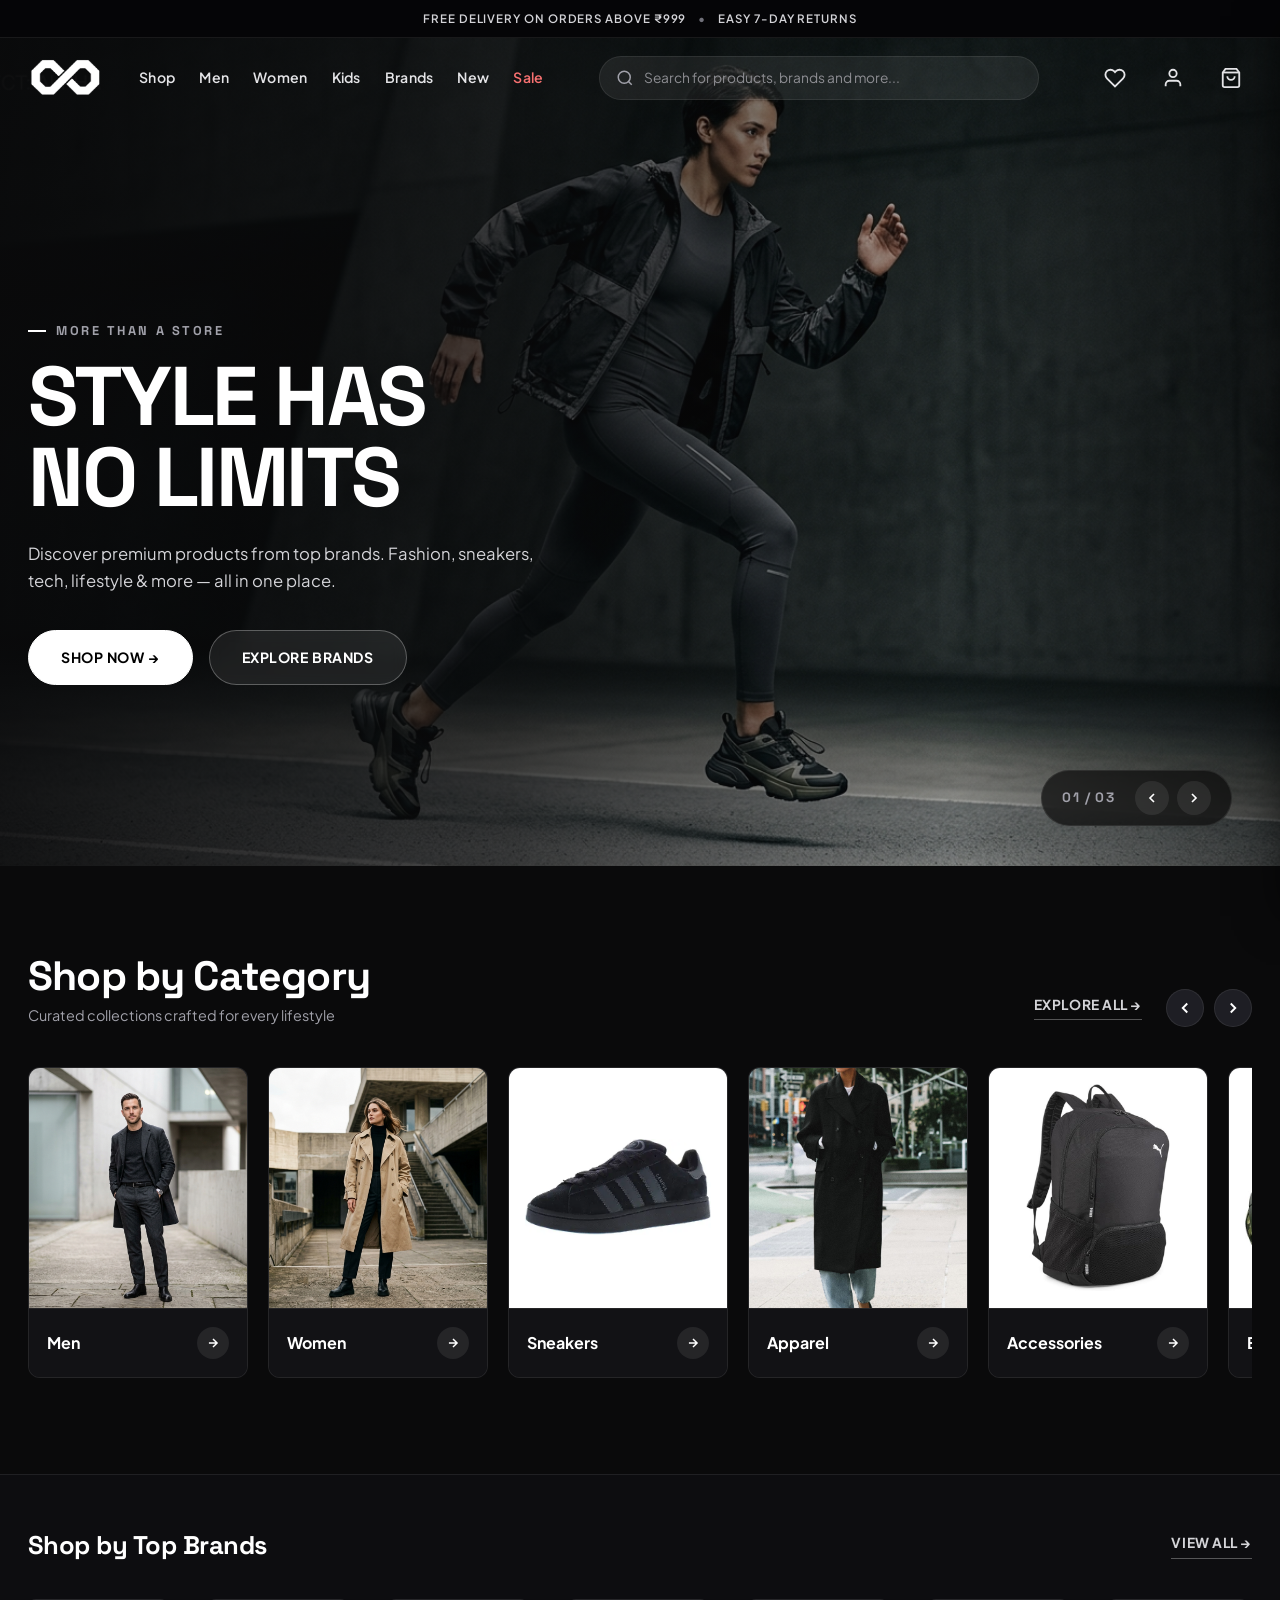
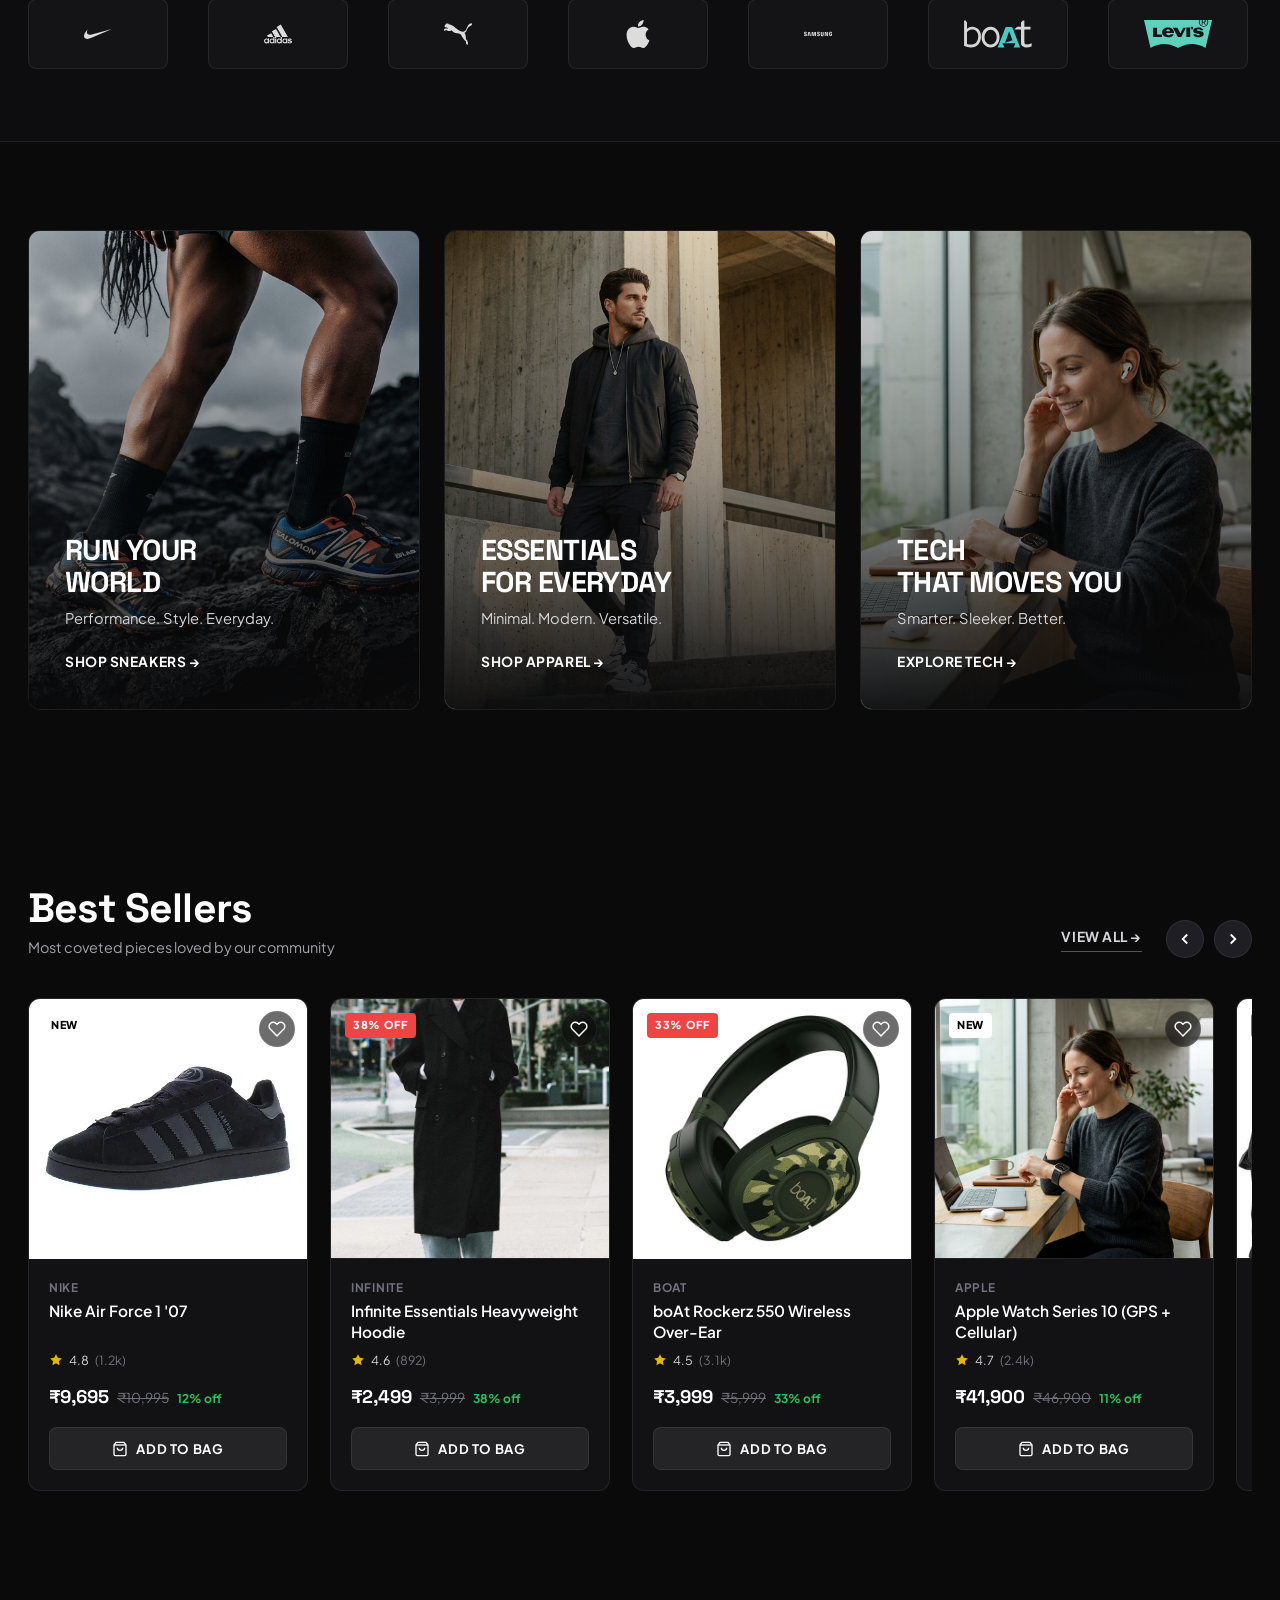
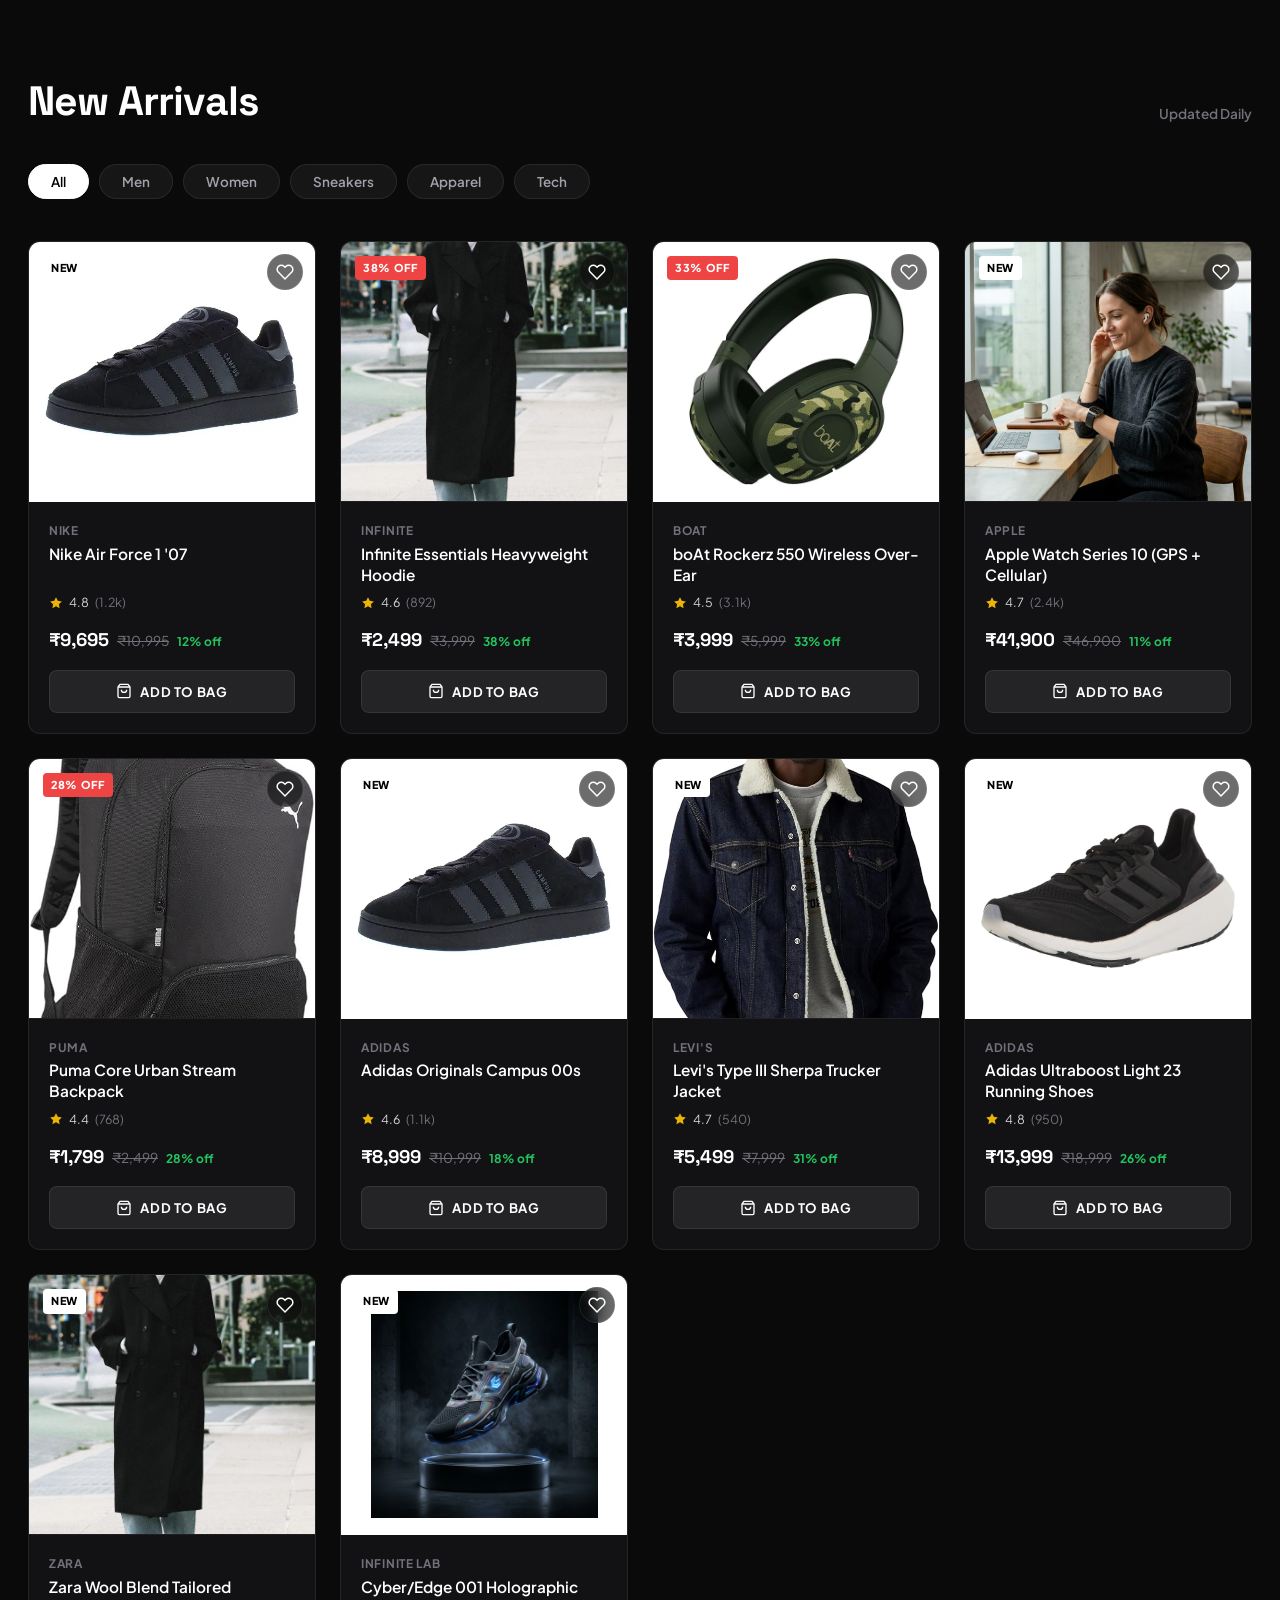
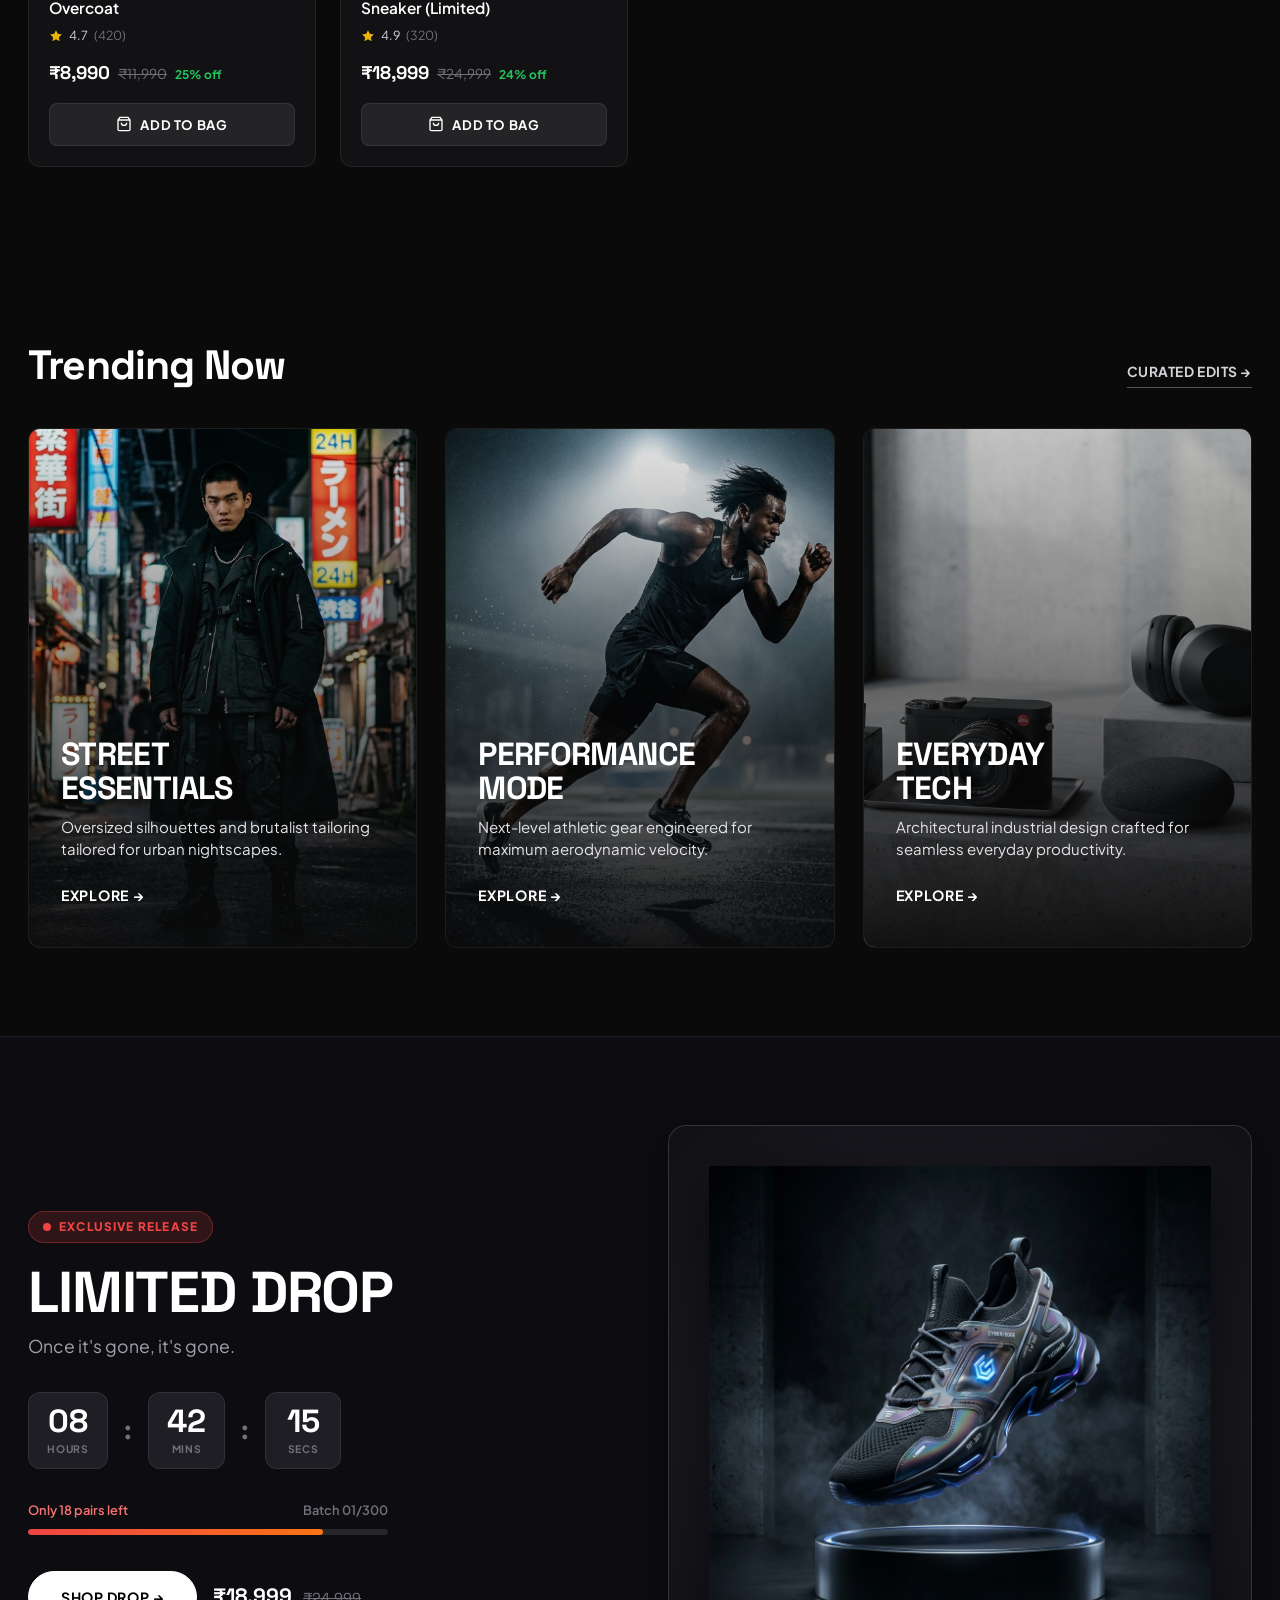
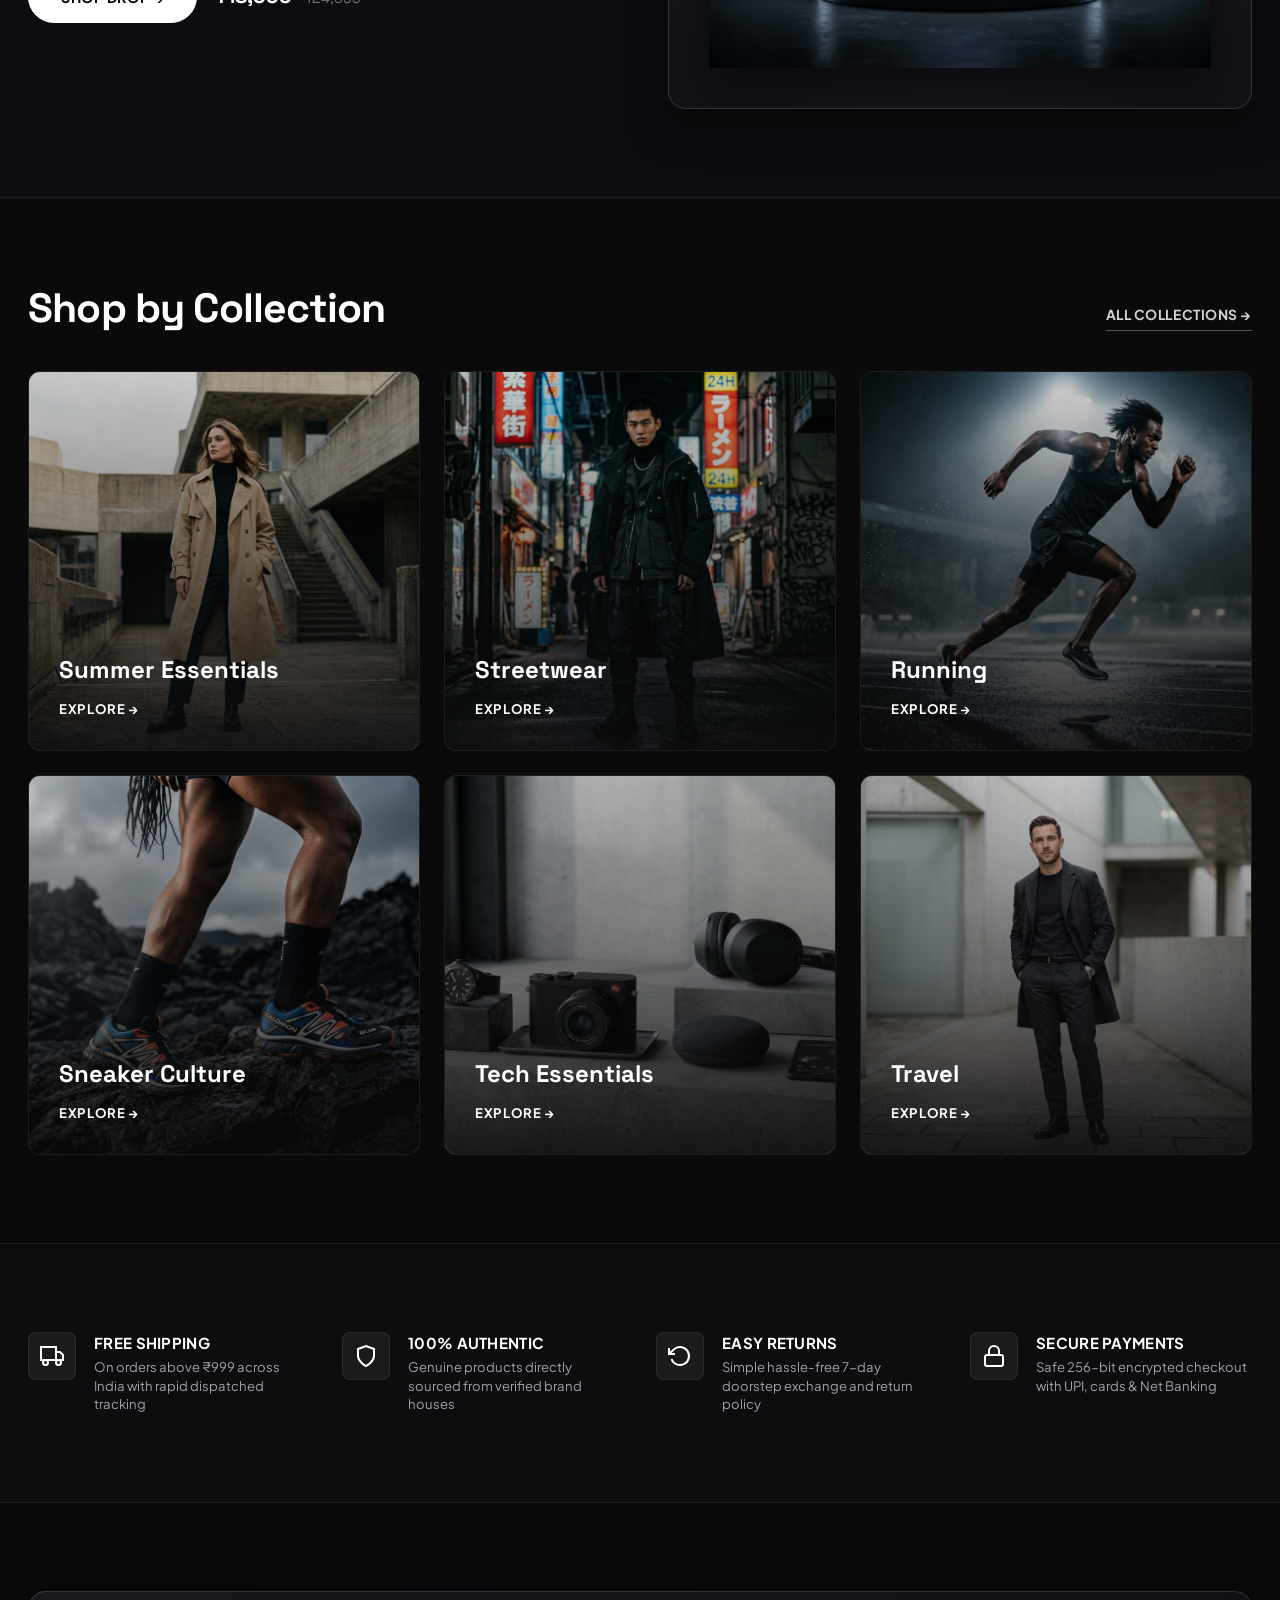
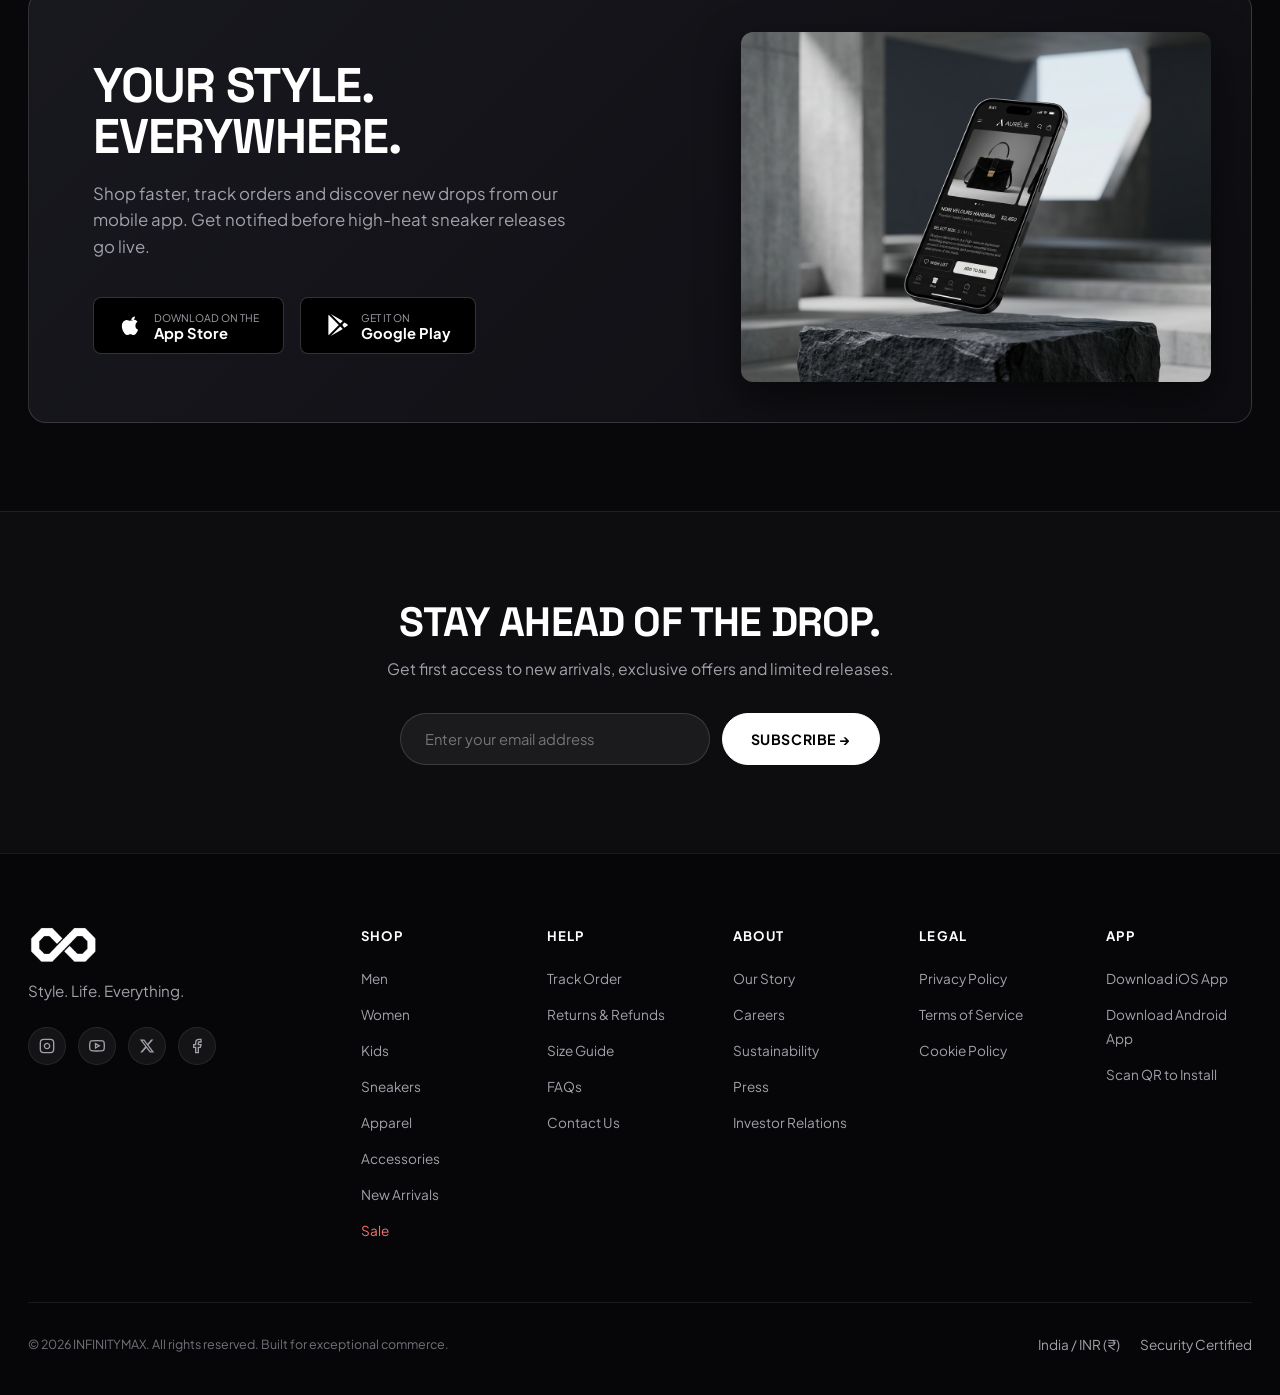
==== index.html @ f2f3ac10 "Move project files to root directory and organize project structure" ====
<!DOCTYPE html>
<html lang="en">
<head>
  <meta charset="UTF-8">
  <meta name="viewport" content="width=device-width, initial-scale=1.0">
  <title>INFINITYMAX — Style Has No Limits | Premium Multi-Brand Marketplace</title>
  <meta name="description" content="Discover premium footwear, designer apparel, wearable tech, and curated lifestyle drops from Nike, Adidas, Apple, Puma, and more at INFINITYMAX.">

  <!-- Favicon / Brand Identity -->
  <link rel="icon" type="image/png" href="assets/logo/logo.png">

  <!-- Google Fonts Preconnect & Inter / Plus Jakarta Sans / Space Grotesk -->
  <link rel="preconnect" href="https://fonts.googleapis.com">
  <link rel="preconnect" href="https://fonts.gstatic.com" crossorigin>
  <link href="https://fonts.googleapis.com/css2?family=Plus+Jakarta+Sans:ital,wght@0,300;0,400;0,500;0,600;0,700;0,800;1,400&family=Space+Grotesk:wght@500;700&display=swap" rel="stylesheet">

  <!-- Production Stylesheet -->
  <link rel="stylesheet" href="css/style.css">
</head>
<body>

  <!-- ======================================================================
       1. ANNOUNCEMENT BAR
       ====================================================================== -->
  <aside class="announcement-bar" role="complementary" aria-label="Announcement">
    <span>FREE DELIVERY ON ORDERS ABOVE ₹999</span>
    <span class="announcement-bullet">•</span>
    <span>EASY 7-DAY RETURNS</span>
  </aside>

  <!-- ======================================================================
       2. STICKY HEADER & NAVIGATION
       ====================================================================== -->
  <header class="site-header" id="siteHeader" role="banner">
    <div class="container header-inner">
      
      <!-- Left: Brand Logo & Desktop Navigation -->
      <div class="header-left">
        <a href="index.html" class="brand-logo" aria-label="INFINITYMAX Home">
          <img src="assets/logo/logo.png" alt="INFINITYMAX Logo">
        </a>

        <nav class="main-nav" role="navigation" aria-label="Primary Navigation">
          <a href="#categories" class="nav-link">Shop</a>
          <a href="#newarrivals" class="nav-link">Men</a>
          <a href="#newarrivals" class="nav-link">Women</a>
          <a href="#categories" class="nav-link">Kids</a>
          <a href="#brands" class="nav-link">Brands</a>
          <a href="#newarrivals" class="nav-link">New</a>
          <a href="#limiteddrop" class="nav-link sale-link">Sale</a>
        </nav>
      </div>

      <!-- Center: Search Input with Auto-Suggestions -->
      <div class="header-search">
        <div class="search-input-wrap">
          <svg class="search-icon" viewBox="0 0 24 24" fill="none" stroke="currentColor" stroke-width="2">
            <circle cx="11" cy="11" r="8"/>
            <line x1="21" y1="21" x2="16.65" y2="16.65"/>
          </svg>
          <input 
            type="text" 
            id="headerSearchInput" 
            class="search-input" 
            placeholder="Search for products, brands and more..." 
            autocomplete="off"
            aria-label="Search catalog"
          >
          <button class="search-clear-btn" id="searchClearBtn" aria-label="Clear search">✕</button>
        </div>

        <!-- Search Dropdown Box -->
        <div class="search-dropdown" id="searchDropdown">
          <div id="searchResultsWrap">
            <div class="search-dropdown-section">
              <div class="dropdown-section-title">Trending Searches</div>
              <div class="search-tags">
                <button class="search-tag">Nike Air Force</button>
                <button class="search-tag">Adidas Campus</button>
                <button class="search-tag">Heavyweight Hoodie</button>
                <button class="search-tag">Apple Watch</button>
                <button class="search-tag">Overcoat</button>
              </div>
            </div>
            <div class="search-dropdown-section">
              <div class="dropdown-section-title">Popular Brands</div>
              <div class="search-tags">
                <button class="search-tag">Nike</button>
                <button class="search-tag">Adidas</button>
                <button class="search-tag">Apple</button>
                <button class="search-tag">Zara</button>
                <button class="search-tag">Puma</button>
              </div>
            </div>
          </div>
        </div>
      </div>

      <!-- Right: User Actions (Wishlist, Account, Cart) -->
      <div class="header-actions">
        <!-- Wishlist -->
        <a href="wishlist.html" class="header-action-btn" id="wishlistHeaderBtn" aria-label="View Wishlist">
          <svg viewBox="0 0 24 24" fill="none" stroke="currentColor" stroke-width="2">
            <path d="M20.84 4.61a5.5 5.5 0 0 0-7.78 0L12 5.67l-1.06-1.06a5.5 5.5 0 0 0-7.78 7.78l1.06 1.06L12 21.23l7.78-7.78 1.06-1.06a5.5 5.5 0 0 0 0-7.78z"/>
          </svg>
          <span class="badge-count wishlist-count-badge" style="display: none;">0</span>
        </a>

        <!-- Account -->
        <a href="account.html" class="header-action-btn" id="accountHeaderBtn" aria-label="User Account">
          <svg viewBox="0 0 24 24" fill="none" stroke="currentColor" stroke-width="2">
            <path d="M20 21v-2a4 4 0 0 0-4-4H8a4 4 0 0 0-4 4v2"/>
            <circle cx="12" cy="7" r="4"/>
          </svg>
        </a>

        <!-- Cart Bag -->
        <button class="header-action-btn open-cart-btn" id="cartHeaderBtn" aria-label="View Shopping Bag">
          <svg viewBox="0 0 24 24" fill="none" stroke="currentColor" stroke-width="2">
            <path d="M6 2L3 6v14a2 2 0 0 0 2 2h14a2 2 0 0 0 2-2V6l-3-4z"/>
            <line x1="3" y1="6" x2="21" y2="6"/>
            <path d="M16 10a4 4 0 0 1-8 0"/>
          </svg>
          <span class="badge-count cart-count-badge" style="display: none;">0</span>
        </button>

        <!-- Mobile Menu Hamburger Trigger -->
        <button class="header-action-btn mobile-menu-btn" id="mobileMenuBtn" aria-label="Open Navigation Menu">
          <svg viewBox="0 0 24 24" fill="none" stroke="currentColor" stroke-width="2">
            <line x1="3" y1="12" x2="21" y2="12"/>
            <line x1="3" y1="6" x2="21" y2="6"/>
            <line x1="3" y1="18" x2="21" y2="18"/>
          </svg>
        </button>
      </div>

    </div>
  </header>

  <!-- ======================================================================
       MOBILE NAVIGATION DRAWER
       ====================================================================== -->
  <div class="mobile-nav-backdrop" id="mobileNavBackdrop"></div>
  <nav class="mobile-nav-drawer" id="mobileNavDrawer" aria-label="Mobile Navigation">
    <div class="mobile-nav-header">
      <img src="assets/logo/logo.png" alt="INFINITYMAX" style="height: 32px;">
      <button class="modal-close-btn" id="mobileNavClose" aria-label="Close Mobile Menu" style="position: static;">
        <svg viewBox="0 0 24 24" fill="none" stroke="currentColor" stroke-width="2.5">
          <line x1="18" y1="6" x2="6" y2="18"/>
          <line x1="6" y1="6" x2="18" y2="18"/>
        </svg>
      </button>
    </div>

    <div class="mobile-nav-list">
      <a href="#categories" class="mobile-nav-link">Shop <span>→</span></a>
      <a href="#newarrivals" class="mobile-nav-link">Men <span>→</span></a>
      <a href="#newarrivals" class="mobile-nav-link">Women <span>→</span></a>
      <a href="#categories" class="mobile-nav-link">Kids <span>→</span></a>
      <a href="#brands" class="mobile-nav-link">Brands <span>→</span></a>
      <a href="#newarrivals" class="mobile-nav-link">New Arrivals <span>→</span></a>
      <a href="#limiteddrop" class="mobile-nav-link" style="color: #f87171;">Sale <span>→</span></a>
    </div>

    <div class="mobile-nav-footer">
      <button class="mobile-nav-account-btn open-cart-btn">
        <svg viewBox="0 0 24 24" width="20" height="20" fill="none" stroke="currentColor" stroke-width="2">
          <path d="M6 2L3 6v14a2 2 0 0 0 2 2h14a2 2 0 0 0 2-2V6l-3-4z"/>
          <line x1="3" y1="6" x2="21" y2="6"/>
          <path d="M16 10a4 4 0 0 1-8 0"/>
        </svg>
        <span>Shopping Bag (<span class="cart-count-badge">0</span>)</span>
      </button>
    </div>
  </nav>

  <!-- ======================================================================
       MAIN CONTENT CONTAINER
       ====================================================================== -->
  <main id="mainContent">

    <!-- ====================================================================
         3. HERO SECTION (Cinematic Carousel)
         ==================================================================== -->
    <section class="hero-section" aria-label="Campaign Highlights">
      <!-- Background Slider Track -->
      <div class="hero-slider" id="heroSliderTrack"></div>

      <!-- Dynamic Hero Content -->
      <div class="container" style="position: relative; z-index: 10; width: 100%;">
        <div class="hero-content" id="heroContent">
          <!-- Populated by JavaScript -->
        </div>
      </div>

      <!-- Carousel Navigation Controls -->
      <div class="hero-controls" aria-label="Hero Carousel Controls">
        <span class="hero-counter" id="heroCounter">01 / 03</span>
        <div class="hero-nav-btns">
          <button class="hero-ctrl-btn" id="heroPrevBtn" aria-label="Previous Slide">
            <svg viewBox="0 0 24 24" fill="none" stroke="currentColor" stroke-width="2.5">
              <path d="M15 18l-6-6 6-6"/>
            </svg>
          </button>
          <button class="hero-ctrl-btn" id="heroNextBtn" aria-label="Next Slide">
            <svg viewBox="0 0 24 24" fill="none" stroke="currentColor" stroke-width="2.5">
              <path d="M9 18l6-6-6-6"/>
            </svg>
          </button>
        </div>
      </div>
    </section>

    <!-- ====================================================================
         4. SHOP BY CATEGORY
         ==================================================================== -->
    <section class="section-pad" id="categories" aria-labelledby="catHeading">
      <div class="container">
        <div class="section-header">
          <div>
            <h2 class="section-title" id="catHeading">Shop by Category</h2>
            <p style="font-size: 0.9rem; color: var(--text-secondary); margin-top: 6px;">Curated collections crafted for every lifestyle</p>
          </div>
          <div style="display: flex; align-items: center; gap: 24px;">
            <a href="#newarrivals" class="section-view-all">Explore All →</a>
            <div class="carousel-nav-arrows">
              <button class="carousel-arrow" id="categoryPrevBtn" aria-label="Previous categories">
                <svg viewBox="0 0 24 24" fill="none" stroke="currentColor" stroke-width="2.5"><path d="M15 18l-6-6 6-6"/></svg>
              </button>
              <button class="carousel-arrow" id="categoryNextBtn" aria-label="Next categories">
                <svg viewBox="0 0 24 24" fill="none" stroke="currentColor" stroke-width="2.5"><path d="M9 18l6-6-6-6"/></svg>
              </button>
            </div>
          </div>
        </div>

        <div class="category-carousel-wrap">
          <div class="category-track" id="categoryTrack" role="region" aria-label="Category Carousel">
            <!-- Dynamically populated -->
          </div>
        </div>
      </div>
    </section>

    <!-- ====================================================================
         5. TOP BRANDS
         ==================================================================== -->
    <section class="brands-section section-pad-sm" id="brands" aria-labelledby="brandsHeading">
      <div class="container">
        <div class="section-header" style="margin-bottom: 24px;">
          <h2 class="section-title" id="brandsHeading" style="font-size: 1.6rem;">Shop by Top Brands</h2>
          <a href="#bestsellers" class="section-view-all">View All →</a>
        </div>

        <div class="brands-carousel-container">
          <div class="brands-track" id="brandsTrack">
            <!-- Dynamically populated from SVG brand files -->
          </div>
        </div>
      </div>
    </section>

    <!-- ====================================================================
         6. PROMOTIONAL CAMPAIGNS (3-Column Editorial Grid)
         ==================================================================== -->
    <section class="section-pad" id="campaigns" aria-label="Featured Promotional Campaigns">
      <div class="container">
        <div class="campaigns-grid">
          
          <!-- Card 1 -->
          <article class="campaign-card">
            <img src="assets/banners/campaign_sneakers_editorial_1789480901823.jpg" class="campaign-bg-img" alt="Run Your World Trail Running Sneakers" loading="lazy">
            <div class="campaign-overlay"></div>
            <div class="campaign-content">
              <h3 class="campaign-title">RUN YOUR<br>WORLD</h3>
              <p class="campaign-desc">Performance. Style. Everyday.</p>
              <a href="#newarrivals" class="campaign-link">Shop Sneakers →</a>
            </div>
          </article>

          <!-- Card 2 -->
          <article class="campaign-card">
            <img src="assets/banners/campaign_apparel_editorial_1789480944172.jpg" class="campaign-bg-img" alt="Essentials For Everyday Minimal Streetwear" loading="lazy">
            <div class="campaign-overlay"></div>
            <div class="campaign-content">
              <h3 class="campaign-title">ESSENTIALS<br>FOR EVERYDAY</h3>
              <p class="campaign-desc">Minimal. Modern. Versatile.</p>
              <a href="#newarrivals" class="campaign-link">Shop Apparel →</a>
            </div>
          </article>

          <!-- Card 3 -->
          <article class="campaign-card">
            <img src="assets/banners/campaign_tech_editorial_1789480985992.jpg" class="campaign-bg-img" alt="Tech That Moves You Smart Devices" loading="lazy">
            <div class="campaign-overlay"></div>
            <div class="campaign-content">
              <h3 class="campaign-title">TECH<br>THAT MOVES YOU</h3>
              <p class="campaign-desc">Smarter. Sleeker. Better.</p>
              <a href="#bestsellers" class="campaign-link">Explore Tech →</a>
            </div>
          </article>

        </div>
      </div>
    </section>

    <!-- ====================================================================
         7. BEST SELLERS CAROUSEL
         ==================================================================== -->
    <section class="section-pad" id="bestsellers" aria-labelledby="bestSellersHeading">
      <div class="container">
        <div class="section-header">
          <div>
            <h2 class="section-title" id="bestSellersHeading">Best Sellers</h2>
            <p style="font-size: 0.9rem; color: var(--text-secondary); margin-top: 6px;">Most coveted pieces loved by our community</p>
          </div>
          <div style="display: flex; align-items: center; gap: 24px;">
            <a href="#newarrivals" class="section-view-all">View All →</a>
            <div class="carousel-nav-arrows">
              <button class="carousel-arrow" id="bestSellersPrev" aria-label="Previous best sellers">
                <svg viewBox="0 0 24 24" fill="none" stroke="currentColor" stroke-width="2.5"><path d="M15 18l-6-6 6-6"/></svg>
              </button>
              <button class="carousel-arrow" id="bestSellersNext" aria-label="Next best sellers">
                <svg viewBox="0 0 24 24" fill="none" stroke="currentColor" stroke-width="2.5"><path d="M9 18l6-6-6-6"/></svg>
              </button>
            </div>
          </div>
        </div>

        <div class="products-carousel-track" id="bestSellersTrack">
          <!-- Injected dynamically via script.js -->
        </div>
      </div>
    </section>

    <!-- ====================================================================
         8. NEW ARRIVALS & CATEGORY FILTERING
         ==================================================================== -->
    <section class="section-pad" id="newarrivals" aria-labelledby="newArrivalsHeading">
      <div class="container">
        <div class="section-header">
          <h2 class="section-title" id="newArrivalsHeading">New Arrivals</h2>
          <span style="font-size: 0.85rem; color: var(--text-tertiary); font-weight: 600;">Updated Daily</span>
        </div>

        <!-- Filter Tab Buttons -->
        <div class="filter-tabs-wrapper" role="tablist" aria-label="Filter New Arrivals">
          <button class="filter-tab active" data-filter="All" role="tab">All</button>
          <button class="filter-tab" data-filter="Men" role="tab">Men</button>
          <button class="filter-tab" data-filter="Women" role="tab">Women</button>
          <button class="filter-tab" data-filter="Sneakers" role="tab">Sneakers</button>
          <button class="filter-tab" data-filter="Apparel" role="tab">Apparel</button>
          <button class="filter-tab" data-filter="Tech" role="tab">Tech</button>
        </div>

        <!-- Filtered Dynamic Products Grid -->
        <div class="products-grid" id="newArrivalsGrid">
          <!-- Injected dynamically via script.js -->
        </div>
      </div>
    </section>

    <!-- ====================================================================
         9. TRENDING NOW (Editorial Cards)
         ==================================================================== -->
    <section class="section-pad" id="trending" aria-labelledby="trendingHeading">
      <div class="container">
        <div class="section-header">
          <h2 class="section-title" id="trendingHeading">Trending Now</h2>
          <a href="#campaigns" class="section-view-all">Curated Edits →</a>
        </div>

        <div class="trending-grid">
          
          <!-- Card 1 -->
          <article class="trending-card">
            <img src="assets/banners/trending_street_essentials_1789481025145.jpg" class="trending-bg" alt="Street Essentials Dark Tokyo Nightwear" loading="lazy">
            <div class="trending-overlay"></div>
            <div class="trending-content">
              <h3 class="trending-title">STREET<br>ESSENTIALS</h3>
              <p class="trending-desc">Oversized silhouettes and brutalist tailoring tailored for urban nightscapes.</p>
              <a href="#newarrivals" class="trending-link">Explore →</a>
            </div>
          </article>

          <!-- Card 2 -->
          <article class="trending-card">
            <img src="assets/banners/trending_performance_mode_1789481073156.jpg" class="trending-bg" alt="Performance Mode Athletic Aerodynamics" loading="lazy">
            <div class="trending-overlay"></div>
            <div class="trending-content">
              <h3 class="trending-title">PERFORMANCE<br>MODE</h3>
              <p class="trending-desc">Next-level athletic gear engineered for maximum aerodynamic velocity.</p>
              <a href="#bestsellers" class="trending-link">Explore →</a>
            </div>
          </article>

          <!-- Card 3 -->
          <article class="trending-card">
            <img src="assets/banners/trending_everyday_tech_1789481118773.jpg" class="trending-bg" alt="Everyday Tech Minimalist Gadgets" loading="lazy">
            <div class="trending-overlay"></div>
            <div class="trending-content">
              <h3 class="trending-title">EVERYDAY<br>TECH</h3>
              <p class="trending-desc">Architectural industrial design crafted for seamless everyday productivity.</p>
              <a href="#limiteddrop" class="trending-link">Explore →</a>
            </div>
          </article>

        </div>
      </div>
    </section>

    <!-- ====================================================================
         10. LIMITED DROP SECTION (Dark Promotional Showcase)
         ==================================================================== -->
    <section class="section-pad limited-drop-section" id="limiteddrop" aria-labelledby="dropHeading">
      <div class="container">
        <div class="limited-drop-wrap">
          
          <!-- Left: Copy & Countdown -->
          <div class="drop-info">
            <div class="drop-badge">
              <span class="pulse-dot"></span>
              <span>EXCLUSIVE RELEASE</span>
            </div>

            <h2 class="drop-title" id="dropHeading">LIMITED DROP</h2>
            <p class="drop-subtitle">Once it's gone, it's gone.</p>

            <!-- Countdown Timer -->
            <div class="countdown-box" aria-label="Drop countdown timer">
              <div class="countdown-unit">
                <span class="countdown-num" id="dropHours">08</span>
                <span class="countdown-label">Hours</span>
              </div>
              <span class="countdown-sep">:</span>
              <div class="countdown-unit">
                <span class="countdown-num" id="dropMins">42</span>
                <span class="countdown-label">Mins</span>
              </div>
              <span class="countdown-sep">:</span>
              <div class="countdown-unit">
                <span class="countdown-num" id="dropSecs">19</span>
                <span class="countdown-label">Secs</span>
              </div>
            </div>

            <!-- Limited Stock Indicator -->
            <div class="stock-indicator">
              <div class="stock-meta">
                <span style="color: #f87171;">Only 18 pairs left</span>
                <span style="color: var(--text-tertiary);">Batch 01/300</span>
              </div>
              <div class="stock-bar-outer">
                <div class="stock-bar-inner"></div>
              </div>
            </div>

            <div style="display: flex; gap: 16px; align-items: center; flex-wrap: wrap;">
              <button class="btn btn-primary" id="shopDropBtn">SHOP DROP →</button>
              <span style="font-family: var(--font-display); font-size: 1.3rem; font-weight: 800; color: #ffffff;">₹18,999 <span style="font-size: 0.9rem; color: var(--text-tertiary); text-decoration: line-through; font-weight: normal; margin-left: 6px;">₹24,999</span></span>
            </div>
          </div>

          <!-- Right: Product Presentation -->
          <div class="drop-img-box">
            <img src="assets/products/limited-drop.jpg" alt="Cyber/Edge 001 Holographic Sneaker Showcase" loading="lazy">
          </div>

        </div>
      </div>
    </section>

    <!-- ====================================================================
         11. SHOP BY COLLECTION
         ==================================================================== -->
    <section class="section-pad" id="collections" aria-labelledby="collectionsHeading">
      <div class="container">
        <div class="section-header">
          <h2 class="section-title" id="collectionsHeading">Shop by Collection</h2>
          <a href="#newarrivals" class="section-view-all">All Collections →</a>
        </div>

        <div class="collections-grid">
          
          <div class="collection-card">
            <img src="assets/banners/cat_women_1789481343031.jpg" class="collection-bg" alt="Summer Essentials" loading="lazy">
            <div class="collection-overlay"></div>
            <div class="collection-content">
              <h3 class="collection-name">Summer Essentials</h3>
              <a href="#newarrivals" class="collection-explore">Explore →</a>
            </div>
          </div>

          <div class="collection-card">
            <img src="assets/banners/trending_street_essentials_1789481025145.jpg" class="collection-bg" alt="Streetwear Collection" loading="lazy">
            <div class="collection-overlay"></div>
            <div class="collection-content">
              <h3 class="collection-name">Streetwear</h3>
              <a href="#newarrivals" class="collection-explore">Explore →</a>
            </div>
          </div>

          <div class="collection-card">
            <img src="assets/banners/trending_performance_mode_1789481073156.jpg" class="collection-bg" alt="Running Collection" loading="lazy">
            <div class="collection-overlay"></div>
            <div class="collection-content">
              <h3 class="collection-name">Running</h3>
              <a href="#bestsellers" class="collection-explore">Explore →</a>
            </div>
          </div>

          <div class="collection-card">
            <img src="assets/banners/campaign_sneakers_editorial_1789480901823.jpg" class="collection-bg" alt="Sneaker Culture Collection" loading="lazy">
            <div class="collection-overlay"></div>
            <div class="collection-content">
              <h3 class="collection-name">Sneaker Culture</h3>
              <a href="#bestsellers" class="collection-explore">Explore →</a>
            </div>
          </div>

          <div class="collection-card">
            <img src="assets/banners/trending_everyday_tech_1789481118773.jpg" class="collection-bg" alt="Tech Essentials Collection" loading="lazy">
            <div class="collection-overlay"></div>
            <div class="collection-content">
              <h3 class="collection-name">Tech Essentials</h3>
              <a href="#bestsellers" class="collection-explore">Explore →</a>
            </div>
          </div>

          <div class="collection-card">
            <img src="assets/banners/cat_men_1789481276968.jpg" class="collection-bg" alt="Travel Minimal Wardrobe" loading="lazy">
            <div class="collection-overlay"></div>
            <div class="collection-content">
              <h3 class="collection-name">Travel</h3>
              <a href="#newarrivals" class="collection-explore">Explore →</a>
            </div>
          </div>

        </div>
      </div>
    </section>

    <!-- ====================================================================
         12. WHY SHOP WITH US (Trust Features with Line SVGs)
         ==================================================================== -->
    <section class="trust-section section-pad" aria-label="Trust and Guarantees">
      <div class="container">
        <div class="trust-grid">
          
          <div class="trust-item">
            <div class="trust-icon-box">
              <svg viewBox="0 0 24 24" fill="none" stroke="currentColor" stroke-width="2">
                <rect x="1" y="3" width="15" height="13"/>
                <polygon points="16 8 20 8 23 11 23 16 16 16 16 8"/>
                <circle cx="5.5" cy="18.5" r="2.5"/>
                <circle cx="18.5" cy="18.5" r="2.5"/>
              </svg>
            </div>
            <div>
              <h3 class="trust-title">FREE SHIPPING</h3>
              <p class="trust-desc">On orders above ₹999 across India with rapid dispatched tracking</p>
            </div>
          </div>

          <div class="trust-item">
            <div class="trust-icon-box">
              <svg viewBox="0 0 24 24" fill="none" stroke="currentColor" stroke-width="2">
                <path d="M12 22s8-4 8-10V5l-8-3-8 3v7c0 6 8 10 8 10z"/>
              </svg>
            </div>
            <div>
              <h3 class="trust-title">100% AUTHENTIC</h3>
              <p class="trust-desc">Genuine products directly sourced from verified brand houses</p>
            </div>
          </div>

          <div class="trust-item">
            <div class="trust-icon-box">
              <svg viewBox="0 0 24 24" fill="none" stroke="currentColor" stroke-width="2">
                <polyline points="1 4 1 10 7 10"/>
                <path d="M3.51 15a9 9 0 1 0 2.13-9.36L1 10"/>
              </svg>
            </div>
            <div>
              <h3 class="trust-title">EASY RETURNS</h3>
              <p class="trust-desc">Simple hassle-free 7-day doorstep exchange and return policy</p>
            </div>
          </div>

          <div class="trust-item">
            <div class="trust-icon-box">
              <svg viewBox="0 0 24 24" fill="none" stroke="currentColor" stroke-width="2">
                <rect x="3" y="11" width="18" height="11" rx="2" ry="2"/>
                <path d="M7 11V7a5 5 0 0 1 10 0v4"/>
              </svg>
            </div>
            <div>
              <h3 class="trust-title">SECURE PAYMENTS</h3>
              <p class="trust-desc">Safe 256-bit encrypted checkout with UPI, cards & Net Banking</p>
            </div>
          </div>

        </div>
      </div>
    </section>

    <!-- ====================================================================
         13. APP PROMOTION
         ==================================================================== -->
    <section class="app-section section-pad" aria-labelledby="appPromoHeading">
      <div class="container">
        <div class="app-banner-card">
          
          <div class="app-content">
            <h2 class="app-headline" id="appPromoHeading">YOUR STYLE.<br>EVERYWHERE.</h2>
            <p class="app-desc">Shop faster, track orders and discover new drops from our mobile app. Get notified before high-heat sneaker releases go live.</p>

            <div class="app-buttons">
              <a href="#" class="store-badge-btn" aria-label="Download on the App Store">
                <svg viewBox="0 0 24 24" fill="currentColor">
                  <path d="M18.71 19.5c-.83 1.24-1.71 2.45-3.05 2.47-1.34.03-1.77-.79-3.29-.79-1.53 0-2 .77-3.27.82-1.31.05-2.3-1.32-3.14-2.53C4.25 17 2.94 12.45 4.7 9.39c.87-1.52 2.43-2.48 4.12-2.51 1.28-.02 2.5.87 3.29.87.78 0 2.26-1.07 3.81-.91.65.03 2.47.26 3.64 1.98-.09.06-2.17 1.28-2.15 3.81.03 3.02 2.65 4.03 2.68 4.04-.03.07-.42 1.44-1.38 2.83M15.97 6.37c.62-.75 1.04-1.8 0.92-2.85-.9.04-2 .6-2.65 1.35-.58.66-1.08 1.73-.95 2.76.99.08 2.05-.51 2.68-1.26z"/>
                </svg>
                <div>
                  <div class="store-text-sub">Download on the</div>
                  <div class="store-text-main">App Store</div>
                </div>
              </a>

              <a href="#" class="store-badge-btn" aria-label="Get it on Google Play">
                <svg viewBox="0 0 24 24" fill="currentColor">
                  <path d="M3.609 1.814L13.793 12 3.61 22.186a1.95 1.95 0 0 1-.22-.924V2.738c0-.337.078-.654.22-.924zM15.207 13.414l2.585 2.586-12.06 6.942 9.475-9.528zm2.585-5.414L15.207 10.586 5.732 1.058l12.06 6.942zm1.414 1.414l2.828 1.631c.96.554.96 1.458 0 2.012l-2.828 1.631-1.828-2.637 1.828-2.637z"/>
                </svg>
                <div>
                  <div class="store-text-sub">GET IT ON</div>
                  <div class="store-text-main">Google Play</div>
                </div>
              </a>
            </div>
          </div>

          <div class="app-mockup-wrap">
            <img src="assets/banners/app_mobile_mockup_1789481224522.jpg" alt="INFINITYMAX Mobile App Mockup on iPhone" loading="lazy">
          </div>

        </div>
      </div>
    </section>

    <!-- ====================================================================
         14. NEWSLETTER
         ==================================================================== -->
    <section class="newsletter-section section-pad" aria-labelledby="newsHeading">
      <div class="container">
        <div class="newsletter-content">
          <h2 class="newsletter-headline" id="newsHeading">STAY AHEAD OF THE DROP.</h2>
          <p class="newsletter-desc">Get first access to new arrivals, exclusive offers and limited releases.</p>

          <form class="newsletter-form" id="newsletterForm" novalidate>
            <input 
              type="email" 
              id="newsletterInput" 
              class="newsletter-input" 
              placeholder="Enter your email address"
              aria-label="Email address for drop updates"
              required
            >
            <button type="submit" class="btn btn-primary" style="padding-left: 28px; padding-right: 28px;">SUBSCRIBE →</button>
          </form>
          <div id="newsletterMsg" class="newsletter-msg" role="alert"></div>
        </div>
      </div>
    </section>

  </main>

  <!-- ======================================================================
       15. LARGE DARK FOOTER
       ====================================================================== -->
  <footer class="site-footer" role="contentinfo">
    <div class="container">
      
      <div class="footer-top">
        <!-- Col 1: Brand Info & Socials -->
        <div class="footer-brand-col">
          <a href="index.html" class="footer-logo">
            <img src="assets/logo/logo.png" alt="INFINITYMAX">
          </a>
          <p class="footer-tagline">Style. Life. Everything.</p>
          <div class="footer-social-links" aria-label="Social media channels">
            <a href="#" class="social-btn" aria-label="Instagram">
              <svg viewBox="0 0 24 24" fill="none" stroke="currentColor" stroke-width="2">
                <rect x="2" y="2" width="20" height="20" rx="5" ry="5"/>
                <path d="M16 11.37A4 4 0 1 1 12.63 8 4 4 0 0 1 16 11.37z"/>
                <line x1="17.5" y1="6.5" x2="17.51" y2="6.5"/>
              </svg>
            </a>
            <a href="#" class="social-btn" aria-label="YouTube">
              <svg viewBox="0 0 24 24" fill="none" stroke="currentColor" stroke-width="2">
                <path d="M22.54 6.42a2.78 2.78 0 0 0-1.94-2C18.88 4 12 4 12 4s-6.88 0-8.6.46a2.78 2.78 0 0 0-1.94 2A29 29 0 0 0 1 11.75a29 29 0 0 0 .46 5.33A2.78 2.78 0 0 0 3.4 19c1.72.46 8.6.46 8.6.46s6.88 0 8.6-.46a2.78 2.78 0 0 0 1.94-2 29 29 0 0 0 .46-5.25 29 29 0 0 0-.46-5.33z"/>
                <polygon points="9.75 15.02 15.5 11.75 9.75 8.48 9.75 15.02"/>
              </svg>
            </a>
            <a href="#" class="social-btn" aria-label="X Twitter">
              <svg viewBox="0 0 24 24" fill="currentColor">
                <path d="M18.244 2.25h3.308l-7.227 8.26 8.502 11.24H16.17l-5.214-6.817L4.99 21.75H1.68l7.73-8.835L1.254 2.25H8.08l4.713 6.231zm-1.161 17.52h1.833L7.084 4.126H5.117z"/>
              </svg>
            </a>
            <a href="#" class="social-btn" aria-label="Facebook">
              <svg viewBox="0 0 24 24" fill="none" stroke="currentColor" stroke-width="2">
                <path d="M18 2h-3a5 5 0 0 0-5 5v3H7v4h3v8h4v-8h3l1-4h-4V7a1 1 0 0 1 1-1h3z"/>
              </svg>
            </a>
          </div>
        </div>

        <!-- Col 2: SHOP -->
        <div>
          <h4 class="footer-col-title">SHOP</h4>
          <ul class="footer-nav-list">
            <li><a href="#newarrivals" class="footer-link">Men</a></li>
            <li><a href="#newarrivals" class="footer-link">Women</a></li>
            <li><a href="#categories" class="footer-link">Kids</a></li>
            <li><a href="#bestsellers" class="footer-link">Sneakers</a></li>
            <li><a href="#newarrivals" class="footer-link">Apparel</a></li>
            <li><a href="#categories" class="footer-link">Accessories</a></li>
            <li><a href="#newarrivals" class="footer-link">New Arrivals</a></li>
            <li><a href="#limiteddrop" class="footer-link" style="color: #f87171;">Sale</a></li>
          </ul>
        </div>

        <!-- Col 3: HELP -->
        <div>
          <h4 class="footer-col-title">HELP</h4>
          <ul class="footer-nav-list">
            <li><a href="#" class="footer-link">Track Order</a></li>
            <li><a href="#" class="footer-link">Returns & Refunds</a></li>
            <li><a href="#" class="footer-link">Size Guide</a></li>
            <li><a href="#" class="footer-link">FAQs</a></li>
            <li><a href="#" class="footer-link">Contact Us</a></li>
          </ul>
        </div>

        <!-- Col 4: ABOUT -->
        <div>
          <h4 class="footer-col-title">ABOUT</h4>
          <ul class="footer-nav-list">
            <li><a href="#" class="footer-link">Our Story</a></li>
            <li><a href="#" class="footer-link">Careers</a></li>
            <li><a href="#" class="footer-link">Sustainability</a></li>
            <li><a href="#" class="footer-link">Press</a></li>
            <li><a href="#" class="footer-link">Investor Relations</a></li>
          </ul>
        </div>

        <!-- Col 5: LEGAL -->
        <div>
          <h4 class="footer-col-title">LEGAL</h4>
          <ul class="footer-nav-list">
            <li><a href="#" class="footer-link">Privacy Policy</a></li>
            <li><a href="#" class="footer-link">Terms of Service</a></li>
            <li><a href="#" class="footer-link">Cookie Policy</a></li>
          </ul>
        </div>

        <!-- Col 6: APP -->
        <div>
          <h4 class="footer-col-title">APP</h4>
          <ul class="footer-nav-list">
            <li><a href="#" class="footer-link">Download iOS App</a></li>
            <li><a href="#" class="footer-link">Download Android App</a></li>
            <li><a href="#" class="footer-link">Scan QR to Install</a></li>
          </ul>
        </div>

      </div>

      <!-- Footer Bottom Bar -->
      <div class="footer-bottom">
        <div>© 2026 INFINITYMAX. All rights reserved. Built for exceptional commerce.</div>
        <div style="display: flex; gap: 20px;">
          <a href="#" class="footer-link">India / INR (₹)</a>
          <a href="#" class="footer-link">Security Certified</a>
        </div>
      </div>

    </div>
  </footer>

  <!-- ======================================================================
       SLIDE-OUT CART DRAWER
       ====================================================================== -->
  <div class="cart-drawer-backdrop" id="cartBackdrop"></div>
  <aside class="cart-drawer" id="cartDrawer" role="dialog" aria-label="Shopping Bag">
    <div class="cart-header">
      <div class="cart-header-title">
        <svg viewBox="0 0 24 24" width="22" height="22" fill="none" stroke="currentColor" stroke-width="2">
          <path d="M6 2L3 6v14a2 2 0 0 0 2 2h14a2 2 0 0 0 2-2V6l-3-4z"/><line x1="3" y1="6" x2="21" y2="6"/><path d="M16 10a4 4 0 0 1-8 0"/>
        </svg>
        <span>Your Bag</span>
      </div>
      <button class="modal-close-btn" id="cartCloseBtn" aria-label="Close Shopping Bag" style="position: static;">
        <svg viewBox="0 0 24 24" fill="none" stroke="currentColor" stroke-width="2.5">
          <line x1="18" y1="6" x2="6" y2="18"/>
          <line x1="6" y1="6" x2="18" y2="18"/>
        </svg>
      </button>
    </div>

    <!-- Scrollable Items List -->
    <div class="cart-items-container" id="cartItemsContainer">
      <!-- Populated via script.js -->
    </div>

    <!-- Summary & Checkout Footer -->
    <div class="cart-footer">
      <div class="cart-calc-row">
        <span>Subtotal</span>
        <span id="cartSubtotal">₹0</span>
      </div>
      <div class="cart-calc-row">
        <span>Estimated Delivery</span>
        <span style="color: var(--accent-green);">FREE</span>
      </div>
      <div class="cart-calc-row total">
        <span>Total</span>
        <span id="cartTotal">₹0</span>
      </div>
      <button class="btn btn-primary btn-checkout" onclick="proceedToCheckout()">
        PROCEED TO CHECKOUT
      </button>
    </div>
  </aside>

  <!-- ======================================================================
       QUICK VIEW MODAL
       ====================================================================== -->
  <div class="modal-backdrop" id="quickViewBackdrop" role="dialog" aria-modal="true" aria-label="Product Quick View">
    <div class="modal-content-wrap">
      <button class="modal-close-btn" id="quickViewClose" aria-label="Close dialog">
        <svg viewBox="0 0 24 24" fill="none" stroke="currentColor" stroke-width="2.5">
          <line x1="18" y1="6" x2="6" y2="18"/>
          <line x1="6" y1="6" x2="18" y2="18"/>
        </svg>
      </button>
      <div id="quickViewContent">
        <!-- Rendered dynamically -->
      </div>
    </div>
  </div>

  <!-- Back to top floating trigger -->
  <button class="back-to-top-btn" id="backToTopBtn" aria-label="Back to top">
    <svg viewBox="0 0 24 24" fill="none" stroke="currentColor" stroke-width="2.5">
      <path d="M18 15l-6-6-6 6"/>
    </svg>
  </button>

  <!-- Vanilla JavaScript Logic -->
  <script src="js/script.js"></script>
</body>
</html>
---- css/style.css ----
/* ==========================================================================
   INFINITYMAX - Premium E-Commerce Design System & Styles
   Nike + Apple + Adidas/Puma + Amazon/Myntra hybrid architecture
   ========================================================================== */

@import url('https://fonts.googleapis.com/css2?family=Plus+Jakarta+Sans:ital,wght@0,300;0,400;0,500;0,600;0,700;0,800;1,400&family=Space+Grotesk:wght@500;700&display=swap');

:root {
  /* Color Palette - Premium Editorial Monochromes & Warm Slate */
  --bg-primary: #0a0a0b;
  --bg-secondary: #121215;
  --bg-tertiary: #18181c;
  --bg-surface: #1e1e24;
  --bg-light: #f7f7f8;
  --bg-white: #ffffff;
  
  --text-primary: #ffffff;
  --text-secondary: #a1a1aa;
  --text-tertiary: #71717a;
  --text-dark: #09090b;
  --text-muted: #52525b;

  --border-light: rgba(255, 255, 255, 0.08);
  --border-subtle: rgba(255, 255, 255, 0.14);
  --border-dark: rgba(0, 0, 0, 0.08);

  --accent-primary: #ffffff;
  --accent-inverse: #000000;
  --accent-orange: #ff5500;
  --accent-red: #ef4444;
  --accent-green: #22c55e;
  --accent-gold: #eab308;

  /* Typography */
  --font-sans: 'Plus Jakarta Sans', -apple-system, BlinkMacSystemFont, 'Segoe UI', Roboto, sans-serif;
  --font-display: 'Space Grotesk', 'Plus Jakarta Sans', sans-serif;

  /* Elevations & Shadows */
  --shadow-sm: 0 2px 8px rgba(0, 0, 0, 0.25);
  --shadow-md: 0 8px 24px rgba(0, 0, 0, 0.35);
  --shadow-lg: 0 16px 40px rgba(0, 0, 0, 0.5);
  --shadow-glow: 0 0 30px rgba(255, 255, 255, 0.08);

  /* Layout & Transitions */
  --max-width: 1440px;
  --header-height: 80px;
  --announcement-height: 38px;
  --radius-xs: 4px;
  --radius-sm: 8px;
  --radius-md: 12px;
  --radius-lg: 18px;
  --radius-full: 9999px;

  --transition-fast: 180ms cubic-bezier(0.16, 1, 0.3, 1);
  --transition-smooth: 320ms cubic-bezier(0.16, 1, 0.3, 1);
  --transition-slow: 600ms cubic-bezier(0.16, 1, 0.3, 1);
}

/* Base Reset */
*, *::before, *::after {
  box-sizing: border-box;
  margin: 0;
  padding: 0;
}

html {
  font-family: var(--font-sans);
  background-color: var(--bg-primary);
  color: var(--text-primary);
  scroll-behavior: smooth;
  -webkit-font-smoothing: antialiased;
  -moz-osx-font-smoothing: grayscale;
}

body {
  min-height: 100vh;
  overflow-x: hidden;
  line-height: 1.5;
  background-color: var(--bg-primary);
}

body.modal-open,
body.cart-open,
body.menu-open {
  overflow: hidden;
}

img, svg {
  display: block;
  max-width: 100%;
}

a {
  color: inherit;
  text-decoration: none;
  transition: color var(--transition-fast);
}

button {
  cursor: pointer;
  font-family: inherit;
  border: none;
  background: none;
  color: inherit;
  outline: none;
}

input, select {
  font-family: inherit;
  color: inherit;
  outline: none;
}

ul, ol {
  list-style: none;
}

/* Container */
.container {
  width: 100%;
  max-width: var(--max-width);
  margin-left: auto;
  margin-right: auto;
  padding-left: 28px;
  padding-right: 28px;
}

@media (max-width: 768px) {
  .container {
    padding-left: 18px;
    padding-right: 18px;
  }
}

/* ==========================================================================
   1. ANNOUNCEMENT BAR
   ========================================================================== */
.announcement-bar {
  height: var(--announcement-height);
  background-color: #050507;
  border-bottom: 1px solid var(--border-light);
  display: flex;
  align-items: center;
  justify-content: center;
  position: relative;
  z-index: 60;
  font-size: 0.72rem;
  letter-spacing: 0.08em;
  font-weight: 600;
  color: #d4d4d8;
  text-transform: uppercase;
  padding: 0 16px;
  text-align: center;
}

.announcement-bullet {
  margin: 0 12px;
  color: #71717a;
}

/* ==========================================================================
   2. HEADER & NAVIGATION
   ========================================================================== */
.site-header {
  position: fixed;
  top: var(--announcement-height);
  left: 0;
  width: 100%;
  height: var(--header-height);
  z-index: 50;
  transition: background-color var(--transition-smooth), border-color var(--transition-smooth), backdrop-filter var(--transition-smooth), transform var(--transition-smooth);
  background-color: transparent;
  border-bottom: 1px solid transparent;
}

.site-header.scrolled {
  background-color: rgba(10, 10, 11, 0.94);
  backdrop-filter: blur(16px);
  -webkit-backdrop-filter: blur(16px);
  border-bottom: 1px solid var(--border-light);
  box-shadow: 0 4px 20px rgba(0, 0, 0, 0.4);
}

.header-inner {
  display: flex;
  align-items: center;
  justify-content: space-between;
  height: 100%;
  gap: 24px;
}

.header-left {
  display: flex;
  align-items: center;
  gap: 36px;
}

.brand-logo {
  display: flex;
  align-items: center;
  position: relative;
}

.brand-logo img {
  height: 40px;
  width: auto;
  object-fit: contain;
  filter: brightness(1.05);
}

.main-nav {
  display: flex;
  align-items: center;
  gap: 24px;
}

.nav-link {
  font-size: 0.88rem;
  font-weight: 600;
  color: #e4e4e7;
  letter-spacing: 0.02em;
  position: relative;
  padding: 8px 0;
  transition: color var(--transition-fast);
}

.nav-link::after {
  content: '';
  position: absolute;
  bottom: 0;
  left: 0;
  width: 0%;
  height: 2px;
  background-color: var(--accent-primary);
  transition: width var(--transition-fast);
}

.nav-link:hover {
  color: #ffffff;
}

.nav-link:hover::after {
  width: 100%;
}

.nav-link.sale-link {
  color: #f87171;
}

/* Header Center: Search Bar */
.header-search {
  flex: 1;
  max-width: 440px;
  position: relative;
}

.search-input-wrap {
  position: relative;
  display: flex;
  align-items: center;
  width: 100%;
  background-color: rgba(255, 255, 255, 0.07);
  border: 1px solid var(--border-light);
  border-radius: var(--radius-full);
  padding: 0 16px;
  height: 44px;
  transition: all var(--transition-fast);
}

.search-input-wrap:focus-within {
  background-color: rgba(255, 255, 255, 0.12);
  border-color: rgba(255, 255, 255, 0.35);
  box-shadow: 0 0 0 3px rgba(255, 255, 255, 0.08);
}

.search-icon {
  width: 18px;
  height: 18px;
  color: var(--text-secondary);
  flex-shrink: 0;
  margin-right: 10px;
}

.search-input {
  background: none;
  border: none;
  width: 100%;
  font-size: 0.86rem;
  color: #ffffff;
}

.search-input::placeholder {
  color: #8e8e93;
}

.search-clear-btn {
  display: none;
  color: var(--text-secondary);
  padding: 4px;
}

.search-clear-btn.active {
  display: block;
}

/* Search Dropdown / Suggestions */
.search-dropdown {
  position: absolute;
  top: calc(100% + 10px);
  left: 0;
  right: 0;
  background-color: #141418;
  border: 1px solid var(--border-subtle);
  border-radius: var(--radius-md);
  box-shadow: var(--shadow-lg);
  padding: 20px;
  z-index: 100;
  opacity: 0;
  pointer-events: none;
  transform: translateY(-8px);
  transition: all var(--transition-smooth);
}

.search-dropdown.open {
  opacity: 1;
  pointer-events: auto;
  transform: translateY(0);
}

.search-dropdown-section {
  margin-bottom: 18px;
}

.search-dropdown-section:last-child {
  margin-bottom: 0;
}

.dropdown-section-title {
  font-size: 0.72rem;
  font-weight: 700;
  text-transform: uppercase;
  letter-spacing: 0.08em;
  color: var(--text-tertiary);
  margin-bottom: 10px;
}

.search-tags {
  display: flex;
  flex-wrap: wrap;
  gap: 8px;
}

.search-tag {
  background-color: rgba(255, 255, 255, 0.06);
  border: 1px solid var(--border-light);
  padding: 6px 14px;
  border-radius: var(--radius-full);
  font-size: 0.78rem;
  color: #d4d4d8;
  transition: all var(--transition-fast);
}

.search-tag:hover {
  background-color: rgba(255, 255, 255, 0.15);
  color: #ffffff;
  border-color: rgba(255, 255, 255, 0.25);
}

.search-live-results {
  max-height: 280px;
  overflow-y: auto;
}

.search-result-item {
  display: flex;
  align-items: center;
  gap: 14px;
  padding: 10px;
  border-radius: var(--radius-sm);
  transition: background-color var(--transition-fast);
  cursor: pointer;
}

.search-result-item:hover {
  background-color: rgba(255, 255, 255, 0.08);
}

.search-result-thumb {
  width: 44px;
  height: 44px;
  border-radius: var(--radius-xs);
  background-color: #27272a;
  object-fit: contain;
  padding: 4px;
}

.search-result-info {
  flex: 1;
}

.search-result-name {
  font-size: 0.84rem;
  font-weight: 600;
  color: #f4f4f5;
}

.search-result-meta {
  font-size: 0.74rem;
  color: var(--text-tertiary);
  display: flex;
  gap: 8px;
}

/* Header Right: Actions */
.header-actions {
  display: flex;
  align-items: center;
  gap: 16px;
}

.header-action-btn {
  position: relative;
  display: flex;
  align-items: center;
  justify-content: center;
  width: 42px;
  height: 42px;
  border-radius: 50%;
  color: #e4e4e7;
  transition: all var(--transition-fast);
  background: transparent;
}

.header-action-btn:hover {
  color: #ffffff;
  background-color: rgba(255, 255, 255, 0.1);
}

.header-action-btn svg {
  width: 22px;
  height: 22px;
}

.badge-count {
  position: absolute;
  top: 4px;
  right: 4px;
  background-color: var(--accent-primary);
  color: var(--text-dark);
  font-size: 0.65rem;
  font-weight: 800;
  min-width: 18px;
  height: 18px;
  border-radius: var(--radius-full);
  display: flex;
  align-items: center;
  justify-content: center;
  padding: 0 4px;
  border: 2px solid var(--bg-primary);
  transition: transform var(--transition-fast);
}

.mobile-search-btn,
.mobile-menu-btn {
  display: none;
}

/* ==========================================================================
   MOBILE NAVIGATION DRAWER
   ========================================================================== */
.mobile-nav-backdrop {
  position: fixed;
  inset: 0;
  background-color: rgba(0, 0, 0, 0.7);
  backdrop-filter: blur(8px);
  z-index: 100;
  opacity: 0;
  pointer-events: none;
  transition: opacity var(--transition-smooth);
}

.mobile-nav-backdrop.active {
  opacity: 1;
  pointer-events: auto;
}

.mobile-nav-drawer {
  position: fixed;
  top: 0;
  right: 0;
  bottom: 0;
  width: 85%;
  max-width: 360px;
  background-color: var(--bg-secondary);
  border-left: 1px solid var(--border-light);
  z-index: 101;
  transform: translateX(100%);
  transition: transform var(--transition-smooth);
  display: flex;
  flex-direction: column;
  padding: 24px;
}

.mobile-nav-drawer.open {
  transform: translateX(0);
}

.mobile-nav-header {
  display: flex;
  align-items: center;
  justify-content: space-between;
  padding-bottom: 20px;
  border-bottom: 1px solid var(--border-light);
  margin-bottom: 24px;
}

.mobile-nav-list {
  display: flex;
  flex-direction: column;
  gap: 18px;
  flex: 1;
}

.mobile-nav-link {
  font-size: 1.2rem;
  font-weight: 700;
  color: #d4d4d8;
  display: flex;
  justify-content: space-between;
  align-items: center;
  transition: color var(--transition-fast);
}

.mobile-nav-link:hover,
.mobile-nav-link:active {
  color: #ffffff;
}

.mobile-nav-footer {
  border-top: 1px solid var(--border-light);
  padding-top: 20px;
  display: flex;
  flex-direction: column;
  gap: 12px;
}

.mobile-nav-account-btn {
  display: flex;
  align-items: center;
  gap: 12px;
  padding: 12px 16px;
  background-color: rgba(255, 255, 255, 0.05);
  border-radius: var(--radius-sm);
  font-size: 0.88rem;
  font-weight: 600;
}

/* ==========================================================================
   3. HERO SECTION (Cinematic Slider)
   ========================================================================== */
.hero-section {
  position: relative;
  min-height: 92vh;
  display: flex;
  align-items: center;
  overflow: hidden;
  padding-top: calc(var(--header-height) + var(--announcement-height));
  background-color: #08080a;
}

.hero-slider {
  position: absolute;
  inset: 0;
  width: 100%;
  height: 100%;
}

.hero-slide {
  position: absolute;
  inset: 0;
  opacity: 0;
  visibility: hidden;
  transition: opacity 800ms cubic-bezier(0.16, 1, 0.3, 1), transform 1200ms cubic-bezier(0.16, 1, 0.3, 1);
  transform: scale(1.04);
}

.hero-slide.active {
  opacity: 1;
  visibility: visible;
  transform: scale(1);
  z-index: 1;
}

.hero-slide-bg {
  position: absolute;
  inset: 0;
  width: 100%;
  height: 100%;
}

.hero-slide-bg img {
  width: 100%;
  height: 100%;
  object-fit: cover;
  object-position: center top;
}

.hero-overlay {
  position: absolute;
  inset: 0;
  background: linear-gradient(
    90deg,
    rgba(10, 10, 11, 0.92) 0%,
    rgba(10, 10, 11, 0.72) 40%,
    rgba(10, 10, 11, 0.3) 75%,
    rgba(10, 10, 11, 0.65) 100%
  );
}

.hero-content {
  position: relative;
  z-index: 10;
  max-width: 680px;
  padding-top: 40px;
  padding-bottom: 60px;
}

.hero-eyebrow {
  display: inline-block;
  font-family: var(--font-display);
  font-size: 0.8rem;
  letter-spacing: 0.2em;
  font-weight: 700;
  text-transform: uppercase;
  color: #a1a1aa;
  margin-bottom: 16px;
  position: relative;
  padding-left: 28px;
}

.hero-eyebrow::before {
  content: '';
  position: absolute;
  left: 0;
  top: 50%;
  width: 18px;
  height: 2px;
  background-color: var(--accent-primary);
}

.hero-headline {
  font-family: var(--font-display);
  font-size: clamp(2.8rem, 6.5vw, 5.2rem);
  font-weight: 800;
  line-height: 0.98;
  letter-spacing: -0.03em;
  text-transform: uppercase;
  color: #ffffff;
  margin-bottom: 22px;
}

.hero-description {
  font-size: clamp(1rem, 1.3vw, 1.15rem);
  color: #d4d4d8;
  line-height: 1.6;
  max-width: 520px;
  margin-bottom: 36px;
  font-weight: 400;
}

.hero-buttons {
  display: flex;
  align-items: center;
  gap: 16px;
  flex-wrap: wrap;
}

/* Button System */
.btn {
  display: inline-flex;
  align-items: center;
  justify-content: center;
  gap: 10px;
  padding: 16px 32px;
  font-size: 0.88rem;
  font-weight: 700;
  letter-spacing: 0.04em;
  text-transform: uppercase;
  border-radius: var(--radius-full);
  transition: all var(--transition-fast);
  white-space: nowrap;
}

.btn-primary {
  background-color: #ffffff;
  color: #000000;
  border: 1px solid #ffffff;
}

.btn-primary:hover {
  background-color: #e4e4e7;
  transform: translateY(-2px);
  box-shadow: 0 8px 24px rgba(255, 255, 255, 0.2);
}

.btn-outline {
  background-color: rgba(255, 255, 255, 0.08);
  color: #ffffff;
  border: 1px solid rgba(255, 255, 255, 0.28);
  backdrop-filter: blur(8px);
}

.btn-outline:hover {
  background-color: rgba(255, 255, 255, 0.18);
  border-color: #ffffff;
  transform: translateY(-2px);
}

.btn-sm {
  padding: 10px 20px;
  font-size: 0.78rem;
}

/* Hero Carousel Controls */
.hero-controls {
  position: absolute;
  bottom: 40px;
  right: 48px;
  z-index: 20;
  display: flex;
  align-items: center;
  gap: 20px;
  background-color: rgba(10, 10, 11, 0.7);
  padding: 10px 20px;
  border-radius: var(--radius-full);
  backdrop-filter: blur(12px);
  border: 1px solid var(--border-light);
}

.hero-counter {
  font-family: var(--font-display);
  font-size: 0.85rem;
  font-weight: 700;
  letter-spacing: 0.1em;
  color: #a1a1aa;
}

.hero-nav-btns {
  display: flex;
  gap: 8px;
}

.hero-ctrl-btn {
  width: 34px;
  height: 34px;
  border-radius: 50%;
  background-color: rgba(255, 255, 255, 0.08);
  display: flex;
  align-items: center;
  justify-content: center;
  color: #ffffff;
  transition: all var(--transition-fast);
}

.hero-ctrl-btn:hover {
  background-color: rgba(255, 255, 255, 0.25);
}

.hero-ctrl-btn svg {
  width: 16px;
  height: 16px;
}

/* ==========================================================================
   SECTION COMMON STYLES
   ========================================================================== */
.section-pad {
  padding-top: 88px;
  padding-bottom: 88px;
}

.section-pad-sm {
  padding-top: 56px;
  padding-bottom: 56px;
}

.section-header {
  display: flex;
  align-items: flex-end;
  justify-content: space-between;
  margin-bottom: 40px;
  gap: 20px;
}

.section-title {
  font-family: var(--font-display);
  font-size: clamp(1.8rem, 3.2vw, 2.6rem);
  font-weight: 700;
  letter-spacing: -0.02em;
  color: #ffffff;
  line-height: 1.1;
}

.section-view-all {
  display: inline-flex;
  align-items: center;
  gap: 8px;
  font-size: 0.86rem;
  font-weight: 700;
  letter-spacing: 0.04em;
  text-transform: uppercase;
  color: #d4d4d8;
  padding-bottom: 4px;
  border-bottom: 1px solid rgba(255, 255, 255, 0.3);
  transition: all var(--transition-fast);
  white-space: nowrap;
}

.section-view-all:hover {
  color: #ffffff;
  border-bottom-color: #ffffff;
  gap: 12px;
}

/* ==========================================================================
   4. SHOP BY CATEGORY
   ========================================================================== */
.category-carousel-wrap {
  position: relative;
}

.category-track {
  display: flex;
  gap: 20px;
  overflow-x: auto;
  scroll-snap-type: x mandatory;
  scrollbar-width: none;
  -webkit-overflow-scrolling: touch;
  padding-bottom: 8px;
}

.category-track::-webkit-scrollbar {
  display: none;
}

.category-card {
  flex: 0 0 220px;
  scroll-snap-align: start;
  background-color: var(--bg-secondary);
  border: 1px solid var(--border-light);
  border-radius: var(--radius-md);
  overflow: hidden;
  display: flex;
  flex-direction: column;
  position: relative;
  transition: all var(--transition-smooth);
}

.category-card:hover {
  transform: translateY(-6px);
  border-color: rgba(255, 255, 255, 0.25);
  box-shadow: var(--shadow-md);
}

.category-img-container {
  height: 240px;
  width: 100%;
  overflow: hidden;
  position: relative;
  display: flex;
  align-items: center;
  justify-content: center;
}

.category-img-container.is-lifestyle {
  background-color: #0d0d10;
  padding: 0;
}

.category-img-container.is-lifestyle img {
  width: 100%;
  height: 100%;
  max-width: none;
  max-height: none;
  object-fit: cover;
  object-position: center;
  transition: transform var(--transition-smooth);
}

.category-img-container.is-product {
  background-color: #ffffff;
  padding: 16px;
  border-bottom: 1px solid var(--border-light);
}

.category-img-container.is-product img {
  max-width: 100%;
  max-height: 100%;
  width: auto;
  height: auto;
  object-fit: contain;
  mix-blend-mode: multiply;
  transition: transform var(--transition-smooth);
}

.category-card:hover .category-img-container img {
  transform: scale(1.08);
}

.category-info {
  padding: 18px;
  display: flex;
  align-items: center;
  justify-content: space-between;
  border-top: 1px solid var(--border-light);
  background-color: var(--bg-secondary);
}

.category-name {
  font-size: 1rem;
  font-weight: 700;
  color: #ffffff;
}

.category-arrow-btn {
  width: 32px;
  height: 32px;
  border-radius: 50%;
  background-color: rgba(255, 255, 255, 0.08);
  display: flex;
  align-items: center;
  justify-content: center;
  color: #ffffff;
  transition: all var(--transition-fast);
}

.category-card:hover .category-arrow-btn {
  background-color: #ffffff;
  color: #000000;
  transform: translateX(3px);
}

.category-arrow-btn svg {
  width: 14px;
  height: 14px;
}

/* ==========================================================================
   5. TOP BRANDS CAROUSEL
   ========================================================================== */
.brands-section {
  border-top: 1px solid var(--border-light);
  border-bottom: 1px solid var(--border-light);
  background-color: #0d0d10;
}

.brands-carousel-container {
  position: relative;
  overflow: hidden;
}

.brands-track {
  display: flex;
  gap: 40px;
  align-items: center;
  overflow-x: auto;
  scrollbar-width: none;
  padding: 16px 0;
}

.brands-track::-webkit-scrollbar {
  display: none;
}

.brand-card {
  flex: 0 0 140px;
  height: 70px;
  display: flex;
  align-items: center;
  justify-content: center;
  background-color: rgba(255, 255, 255, 0.03);
  border: 1px solid var(--border-light);
  border-radius: var(--radius-sm);
  padding: 14px 20px;
  transition: all var(--transition-fast);
  cursor: pointer;
}

.brand-card:hover {
  background-color: rgba(255, 255, 255, 0.08);
  border-color: rgba(255, 255, 255, 0.3);
  transform: translateY(-2px);
}

.brand-card img {
  max-height: 28px;
  max-width: 100%;
  object-fit: contain;
  filter: brightness(0.75) invert(1);
  opacity: 0.85;
  transition: all var(--transition-fast);
}

.brand-card:hover img {
  filter: brightness(1) invert(1);
  opacity: 1;
}

/* ==========================================================================
   6. PROMOTIONAL CAMPAIGNS (3-Column Editorial Grid)
   ========================================================================== */
.campaigns-grid {
  display: grid;
  grid-template-columns: repeat(3, 1fr);
  gap: 24px;
}

.campaign-card {
  position: relative;
  height: 480px;
  border-radius: var(--radius-md);
  overflow: hidden;
  border: 1px solid var(--border-light);
  display: flex;
  flex-direction: column;
  justify-content: flex-end;
  padding: 36px;
  transition: transform var(--transition-smooth), border-color var(--transition-smooth);
}

.campaign-card:hover {
  transform: translateY(-6px);
  border-color: rgba(255, 255, 255, 0.35);
}

.campaign-bg-img {
  position: absolute;
  inset: 0;
  width: 100%;
  height: 100%;
  object-fit: cover;
  transition: transform 700ms cubic-bezier(0.16, 1, 0.3, 1);
  z-index: 0;
}

.campaign-card:hover .campaign-bg-img {
  transform: scale(1.05);
}

.campaign-overlay {
  position: absolute;
  inset: 0;
  background: linear-gradient(
    180deg,
    rgba(10, 10, 11, 0.15) 0%,
    rgba(10, 10, 11, 0.4) 50%,
    rgba(10, 10, 11, 0.95) 100%
  );
  z-index: 1;
}

.campaign-content {
  position: relative;
  z-index: 2;
}

.campaign-title {
  font-family: var(--font-display);
  font-size: 1.8rem;
  font-weight: 800;
  letter-spacing: -0.02em;
  color: #ffffff;
  line-height: 1.1;
  margin-bottom: 8px;
  text-transform: uppercase;
}

.campaign-desc {
  font-size: 0.92rem;
  color: #d4d4d8;
  margin-bottom: 20px;
}

.campaign-link {
  display: inline-flex;
  align-items: center;
  gap: 8px;
  font-size: 0.86rem;
  font-weight: 700;
  letter-spacing: 0.04em;
  text-transform: uppercase;
  color: #ffffff;
  transition: gap var(--transition-fast);
}

.campaign-card:hover .campaign-link {
  gap: 12px;
}

/* ==========================================================================
   7. BEST SELLERS & DYNAMIC PRODUCT CARDS SYSTEM
   ========================================================================== */
.carousel-nav-arrows {
  display: flex;
  gap: 10px;
}

.carousel-arrow {
  width: 38px;
  height: 38px;
  border-radius: 50%;
  background-color: var(--bg-surface);
  border: 1px solid var(--border-light);
  display: flex;
  align-items: center;
  justify-content: center;
  color: #ffffff;
  transition: all var(--transition-fast);
}

.carousel-arrow:hover {
  background-color: #ffffff;
  color: #000000;
}

.carousel-arrow svg {
  width: 18px;
  height: 18px;
}

.products-carousel-track {
  display: flex;
  gap: 22px;
  overflow-x: auto;
  scroll-snap-type: x mandatory;
  scrollbar-width: none;
  padding-bottom: 12px;
}

.products-carousel-track::-webkit-scrollbar {
  display: none;
}

/* Recommended Products & New Arrivals Grid */
.new-arrivals-grid {
  display: grid;
  grid-template-columns: repeat(4, 1fr);
  gap: 24px;
  width: 100%;
}

@media (max-width: 1100px) {
  .new-arrivals-grid {
    grid-template-columns: repeat(3, 1fr);
  }
}

@media (max-width: 840px) {
  .new-arrivals-grid {
    grid-template-columns: repeat(2, 1fr);
  }
}

@media (max-width: 520px) {
  .new-arrivals-grid {
    grid-template-columns: 1fr;
  }
}

.new-arrivals-grid .product-card {
  flex: 1 1 100%;
  width: 100%;
}

/* Modern Product Card */
.product-card {
  flex: 0 0 280px;
  scroll-snap-align: start;
  background-color: var(--bg-secondary);
  border: 1px solid var(--border-light);
  border-radius: var(--radius-md);
  overflow: hidden;
  display: flex;
  flex-direction: column;
  position: relative;
  transition: all var(--transition-smooth);
}

.product-card:hover {
  transform: translateY(-6px);
  border-color: rgba(255, 255, 255, 0.28);
  box-shadow: var(--shadow-md);
}

.product-image-box {
  height: 260px;
  width: 100%;
  position: relative;
  display: flex;
  align-items: center;
  justify-content: center;
  overflow: hidden;
  border-bottom: 1px solid var(--border-light);
}

/* Studio Product Shots (Sneakers, Tech, Bags, Accessories) */
.product-image-box.is-studio-product,
.product-image-box:not(.is-lifestyle-photo) {
  background-color: #ffffff;
  padding: 16px;
}

.product-image-box.is-studio-product img,
.product-image-box:not(.is-lifestyle-photo) img {
  max-width: 100%;
  max-height: 100%;
  width: auto;
  height: auto;
  object-fit: contain;
  mix-blend-mode: multiply;
  transition: transform var(--transition-smooth);
}

/* Lifestyle Editorial Photos (Apparel, Outdoor Campaigns, Watch Editorial) */
.product-image-box.is-lifestyle-photo {
  background-color: #0d0d10;
  padding: 0;
}

.product-image-box.is-lifestyle-photo img {
  width: 100%;
  height: 100%;
  max-width: none;
  max-height: none;
  object-fit: cover;
  object-position: center;
  mix-blend-mode: normal;
  transition: transform var(--transition-smooth);
}

.product-card:hover .product-image-box img {
  transform: scale(1.06);
}

.badge-tag {
  position: absolute;
  top: 14px;
  left: 14px;
  font-size: 0.68rem;
  font-weight: 800;
  letter-spacing: 0.06em;
  text-transform: uppercase;
  padding: 4px 8px;
  border-radius: var(--radius-xs);
  z-index: 2;
}

.badge-new {
  background-color: #ffffff;
  color: #000000;
}

.badge-discount {
  background-color: var(--accent-red);
  color: #ffffff;
}

.btn-wishlist-toggle {
  position: absolute;
  top: 12px;
  right: 12px;
  width: 36px;
  height: 36px;
  border-radius: 50%;
  background-color: rgba(10, 10, 11, 0.6);
  backdrop-filter: blur(8px);
  border: 1px solid var(--border-light);
  display: flex;
  align-items: center;
  justify-content: center;
  color: #ffffff;
  transition: all var(--transition-fast);
  z-index: 3;
}

.btn-wishlist-toggle:hover {
  background-color: #ffffff;
  color: #000000;
}

.btn-wishlist-toggle.active {
  color: var(--accent-red);
  background-color: rgba(239, 68, 68, 0.15);
  border-color: rgba(239, 68, 68, 0.4);
}

.btn-wishlist-toggle.active svg {
  fill: var(--accent-red);
}

.btn-wishlist-toggle svg {
  width: 18px;
  height: 18px;
}

/* Quick Action Hover Bar */
.quick-view-overlay {
  position: absolute;
  bottom: 0;
  left: 0;
  right: 0;
  padding: 12px;
  background: linear-gradient(0deg, rgba(10, 10, 11, 0.8) 0%, transparent 100%);
  opacity: 0;
  transform: translateY(8px);
  transition: all var(--transition-fast);
  display: flex;
  justify-content: center;
}

.product-card:hover .quick-view-overlay {
  opacity: 1;
  transform: translateY(0);
}

.btn-quick-view {
  background-color: rgba(255, 255, 255, 0.95);
  color: #000000;
  font-size: 0.76rem;
  font-weight: 700;
  letter-spacing: 0.05em;
  text-transform: uppercase;
  padding: 8px 18px;
  border-radius: var(--radius-full);
  box-shadow: var(--shadow-sm);
  transition: all var(--transition-fast);
}

.btn-quick-view:hover {
  background-color: #ffffff;
  transform: scale(1.03);
}

.product-info-box {
  padding: 20px;
  display: flex;
  flex-direction: column;
  flex: 1;
}

.product-brand {
  font-size: 0.74rem;
  font-weight: 700;
  text-transform: uppercase;
  letter-spacing: 0.06em;
  color: var(--text-tertiary);
  margin-bottom: 4px;
}

.product-title {
  font-size: 0.96rem;
  font-weight: 600;
  color: #ffffff;
  line-height: 1.35;
  margin-bottom: 8px;
  display: -webkit-box;
  -webkit-line-clamp: 2;
  -webkit-box-orient: vertical;
  overflow: hidden;
  height: 2.7em;
}

.product-rating {
  display: flex;
  align-items: center;
  gap: 6px;
  font-size: 0.78rem;
  color: #d4d4d8;
  margin-bottom: 14px;
}

.star-icon {
  width: 14px;
  height: 14px;
  fill: var(--accent-gold);
  color: var(--accent-gold);
}

.review-count {
  color: var(--text-tertiary);
}

.product-pricing-box {
  display: flex;
  align-items: baseline;
  gap: 8px;
  margin-bottom: 16px;
  margin-top: auto;
}

.current-price {
  font-family: var(--font-display);
  font-size: 1.15rem;
  font-weight: 700;
  color: #ffffff;
}

.original-price {
  font-size: 0.85rem;
  color: var(--text-tertiary);
  text-decoration: line-through;
}

.discount-tag {
  font-size: 0.75rem;
  font-weight: 700;
  color: var(--accent-green);
}

.btn-add-bag {
  width: 100%;
  background-color: rgba(255, 255, 255, 0.08);
  border: 1px solid var(--border-light);
  color: #ffffff;
  padding: 12px;
  font-size: 0.82rem;
  font-weight: 700;
  letter-spacing: 0.05em;
  text-transform: uppercase;
  border-radius: var(--radius-sm);
  display: flex;
  align-items: center;
  justify-content: center;
  gap: 8px;
  transition: all var(--transition-fast);
}

.btn-add-bag:hover {
  background-color: #ffffff;
  color: #000000;
  border-color: #ffffff;
}

.btn-add-bag svg {
  width: 16px;
  height: 16px;
}

/* ==========================================================================
   8. NEW ARRIVALS & FILTER TABS
   ========================================================================== */
.filter-tabs-wrapper {
  display: flex;
  align-items: center;
  gap: 10px;
  overflow-x: auto;
  scrollbar-width: none;
  margin-bottom: 36px;
  padding-bottom: 6px;
}

.filter-tabs-wrapper::-webkit-scrollbar {
  display: none;
}

.filter-tab {
  padding: 8px 22px;
  background-color: rgba(255, 255, 255, 0.05);
  border: 1px solid var(--border-light);
  border-radius: var(--radius-full);
  font-size: 0.84rem;
  font-weight: 600;
  color: #a1a1aa;
  transition: all var(--transition-fast);
  white-space: nowrap;
}

.filter-tab:hover {
  color: #ffffff;
  border-color: rgba(255, 255, 255, 0.25);
}

.filter-tab.active {
  background-color: #ffffff;
  color: #000000;
  border-color: #ffffff;
}

.products-grid {
  display: grid;
  grid-template-columns: repeat(auto-fill, minmax(260px, 1fr));
  gap: 24px;
}

/* ==========================================================================
   9. TRENDING NOW (Cinematic Editorial Grid)
   ========================================================================== */
.trending-grid {
  display: grid;
  grid-template-columns: repeat(3, 1fr);
  gap: 28px;
}

.trending-card {
  position: relative;
  height: 520px;
  border-radius: var(--radius-md);
  overflow: hidden;
  border: 1px solid var(--border-light);
  display: flex;
  flex-direction: column;
  justify-content: flex-end;
  padding: 40px 32px;
  transition: all var(--transition-smooth);
}

.trending-card:hover {
  transform: translateY(-8px);
  border-color: rgba(255, 255, 255, 0.35);
  box-shadow: var(--shadow-lg);
}

.trending-bg {
  position: absolute;
  inset: 0;
  width: 100%;
  height: 100%;
  object-fit: cover;
  transition: transform 800ms cubic-bezier(0.16, 1, 0.3, 1);
  z-index: 0;
}

.trending-card:hover .trending-bg {
  transform: scale(1.06);
}

.trending-overlay {
  position: absolute;
  inset: 0;
  background: linear-gradient(
    180deg,
    rgba(10, 10, 11, 0.1) 0%,
    rgba(10, 10, 11, 0.4) 40%,
    rgba(10, 10, 11, 0.95) 100%
  );
  z-index: 1;
}

.trending-content {
  position: relative;
  z-index: 2;
}

.trending-title {
  font-family: var(--font-display);
  font-size: 2rem;
  font-weight: 800;
  letter-spacing: -0.02em;
  color: #ffffff;
  line-height: 1.08;
  margin-bottom: 10px;
  text-transform: uppercase;
}

.trending-desc {
  font-size: 0.94rem;
  color: #e4e4e7;
  margin-bottom: 22px;
  line-height: 1.5;
}

.trending-link {
  display: inline-flex;
  align-items: center;
  gap: 8px;
  font-size: 0.88rem;
  font-weight: 700;
  letter-spacing: 0.05em;
  text-transform: uppercase;
  color: #ffffff;
  transition: gap var(--transition-fast);
}

.trending-card:hover .trending-link {
  gap: 12px;
}

/* ==========================================================================
   10. LIMITED DROP SECTION (Dark Promotional Showcase)
   ========================================================================== */
.limited-drop-section {
  background-color: #0d0d11;
  border-top: 1px solid var(--border-light);
  border-bottom: 1px solid var(--border-light);
  position: relative;
  overflow: hidden;
}

.limited-drop-wrap {
  display: grid;
  grid-template-columns: 1fr 1fr;
  gap: 56px;
  align-items: center;
}

.drop-badge {
  display: inline-flex;
  align-items: center;
  gap: 8px;
  padding: 6px 14px;
  background-color: rgba(239, 68, 68, 0.15);
  border: 1px solid rgba(239, 68, 68, 0.35);
  border-radius: var(--radius-full);
  font-size: 0.74rem;
  font-weight: 800;
  letter-spacing: 0.1em;
  text-transform: uppercase;
  color: var(--accent-red);
  margin-bottom: 20px;
}

.pulse-dot {
  width: 8px;
  height: 8px;
  border-radius: 50%;
  background-color: var(--accent-red);
  animation: pulse 1.6s infinite;
}

@keyframes pulse {
  0% { transform: scale(0.95); opacity: 0.8; }
  50% { transform: scale(1.3); opacity: 1; }
  100% { transform: scale(0.95); opacity: 0.8; }
}

.drop-title {
  font-family: var(--font-display);
  font-size: clamp(2.4rem, 4.5vw, 3.8rem);
  font-weight: 800;
  line-height: 1.02;
  letter-spacing: -0.02em;
  color: #ffffff;
  margin-bottom: 12px;
}

.drop-subtitle {
  font-size: 1.1rem;
  color: #a1a1aa;
  margin-bottom: 32px;
}

/* Countdown Timer */
.countdown-box {
  display: flex;
  align-items: center;
  gap: 16px;
  margin-bottom: 32px;
}

.countdown-unit {
  display: flex;
  flex-direction: column;
  align-items: center;
  background-color: var(--bg-surface);
  border: 1px solid var(--border-light);
  border-radius: var(--radius-md);
  padding: 12px 18px;
  min-width: 76px;
}

.countdown-num {
  font-family: var(--font-display);
  font-size: 2rem;
  font-weight: 800;
  color: #ffffff;
  line-height: 1;
}

.countdown-label {
  font-size: 0.65rem;
  font-weight: 700;
  letter-spacing: 0.08em;
  text-transform: uppercase;
  color: var(--text-tertiary);
  margin-top: 4px;
}

.countdown-sep {
  font-family: var(--font-display);
  font-size: 1.6rem;
  font-weight: 800;
  color: var(--text-tertiary);
}

/* Stock Indicator */
.stock-indicator {
  margin-bottom: 36px;
  max-width: 360px;
}

.stock-meta {
  display: flex;
  justify-content: space-between;
  font-size: 0.8rem;
  font-weight: 600;
  margin-bottom: 8px;
}

.stock-bar-outer {
  height: 6px;
  background-color: rgba(255, 255, 255, 0.1);
  border-radius: var(--radius-full);
  overflow: hidden;
}

.stock-bar-inner {
  height: 100%;
  width: 82%;
  background: linear-gradient(90deg, #ef4444 0%, #f97316 100%);
  border-radius: var(--radius-full);
}

.drop-img-box {
  position: relative;
  border-radius: var(--radius-lg);
  overflow: hidden;
  border: 1px solid var(--border-subtle);
  background: radial-gradient(circle at center, #24242c 0%, #111116 100%);
  display: flex;
  align-items: center;
  justify-content: center;
  padding: 40px;
  box-shadow: var(--shadow-lg);
}

.drop-img-box img {
  max-width: 100%;
  height: auto;
  object-fit: contain;
  filter: drop-shadow(0 20px 30px rgba(0, 0, 0, 0.6));
  transition: transform var(--transition-smooth);
}

.drop-img-box:hover img {
  transform: scale(1.04) rotate(-1deg);
}

/* ==========================================================================
   11. SHOP BY COLLECTION
   ========================================================================== */
.collections-grid {
  display: grid;
  grid-template-columns: repeat(3, 1fr);
  gap: 24px;
}

.collection-card {
  position: relative;
  height: 380px;
  border-radius: var(--radius-md);
  overflow: hidden;
  border: 1px solid var(--border-light);
  display: flex;
  flex-direction: column;
  justify-content: flex-end;
  padding: 30px;
  transition: all var(--transition-smooth);
}

.collection-card:hover {
  transform: translateY(-5px);
  border-color: rgba(255, 255, 255, 0.35);
}

.collection-bg {
  position: absolute;
  inset: 0;
  width: 100%;
  height: 100%;
  object-fit: cover;
  transition: transform 700ms cubic-bezier(0.16, 1, 0.3, 1);
  z-index: 0;
}

.collection-card:hover .collection-bg {
  transform: scale(1.06);
}

.collection-overlay {
  position: absolute;
  inset: 0;
  background: linear-gradient(
    180deg,
    rgba(10, 10, 11, 0.2) 0%,
    rgba(10, 10, 11, 0.5) 50%,
    rgba(10, 10, 11, 0.9) 100%
  );
  z-index: 1;
}

.collection-content {
  position: relative;
  z-index: 2;
}

.collection-name {
  font-family: var(--font-display);
  font-size: 1.5rem;
  font-weight: 800;
  color: #ffffff;
  margin-bottom: 8px;
}

.collection-explore {
  display: inline-flex;
  align-items: center;
  gap: 8px;
  font-size: 0.82rem;
  font-weight: 700;
  letter-spacing: 0.05em;
  text-transform: uppercase;
  color: #ffffff;
  transition: gap var(--transition-fast);
}

.collection-card:hover .collection-explore {
  gap: 12px;
}

/* ==========================================================================
   12. WHY SHOP WITH US (Trust Badges)
   ========================================================================== */
.trust-section {
  border-top: 1px solid var(--border-light);
  border-bottom: 1px solid var(--border-light);
  background-color: #0d0d10;
}

.trust-grid {
  display: grid;
  grid-template-columns: repeat(4, 1fr);
  gap: 32px;
}

.trust-item {
  display: flex;
  align-items: flex-start;
  gap: 18px;
}

.trust-icon-box {
  width: 48px;
  height: 48px;
  border-radius: var(--radius-sm);
  background-color: rgba(255, 255, 255, 0.06);
  border: 1px solid var(--border-light);
  display: flex;
  align-items: center;
  justify-content: center;
  color: #ffffff;
  flex-shrink: 0;
}

.trust-icon-box svg {
  width: 24px;
  height: 24px;
}

.trust-title {
  font-size: 0.94rem;
  font-weight: 700;
  color: #ffffff;
  letter-spacing: 0.02em;
  margin-bottom: 4px;
  text-transform: uppercase;
}

.trust-desc {
  font-size: 0.82rem;
  color: #a1a1aa;
  line-height: 1.4;
}

/* ==========================================================================
   13. APP PROMOTION
   ========================================================================== */
.app-section {
  background-color: #08080a;
}

.app-banner-card {
  border: 1px solid var(--border-subtle);
  border-radius: var(--radius-lg);
  background: linear-gradient(135deg, #18181f 0%, #0d0d11 100%);
  overflow: hidden;
  display: grid;
  grid-template-columns: 1.1fr 0.9fr;
  align-items: center;
}

.app-content {
  padding: 64px;
}

.app-headline {
  font-family: var(--font-display);
  font-size: clamp(2.2rem, 3.8vw, 3.4rem);
  font-weight: 800;
  line-height: 1.05;
  color: #ffffff;
  letter-spacing: -0.02em;
  margin-bottom: 18px;
}

.app-desc {
  font-size: 1.05rem;
  color: #a1a1aa;
  line-height: 1.6;
  margin-bottom: 36px;
  max-width: 480px;
}

.app-buttons {
  display: flex;
  gap: 16px;
  flex-wrap: wrap;
}

.store-badge-btn {
  display: inline-flex;
  align-items: center;
  gap: 12px;
  padding: 12px 24px;
  border-radius: var(--radius-sm);
  background-color: #000000;
  border: 1px solid rgba(255, 255, 255, 0.2);
  color: #ffffff;
  transition: all var(--transition-fast);
}

.store-badge-btn:hover {
  background-color: #1a1a1f;
  border-color: #ffffff;
  transform: translateY(-2px);
}

.store-badge-btn svg {
  width: 24px;
  height: 24px;
}

.store-text-sub {
  font-size: 0.65rem;
  text-transform: uppercase;
  color: #a1a1aa;
}

.store-text-main {
  font-size: 0.92rem;
  font-weight: 700;
  line-height: 1;
}

.app-mockup-wrap {
  height: 100%;
  display: flex;
  align-items: center;
  justify-content: center;
  padding: 40px;
}

.app-mockup-wrap img {
  max-height: 460px;
  width: auto;
  object-fit: contain;
  border-radius: var(--radius-md);
  box-shadow: var(--shadow-lg);
}

/* ==========================================================================
   14. NEWSLETTER
   ========================================================================== */
.newsletter-section {
  border-top: 1px solid var(--border-light);
  background-color: #0d0d10;
  text-align: center;
}

.newsletter-content {
  max-width: 600px;
  margin: 0 auto;
}

.newsletter-headline {
  font-family: var(--font-display);
  font-size: clamp(2rem, 3.2vw, 2.8rem);
  font-weight: 800;
  letter-spacing: -0.02em;
  color: #ffffff;
  line-height: 1.1;
  margin-bottom: 12px;
}

.newsletter-desc {
  font-size: 0.98rem;
  color: #a1a1aa;
  margin-bottom: 32px;
}

.newsletter-form {
  position: relative;
  display: flex;
  gap: 12px;
  max-width: 480px;
  margin: 0 auto;
}

.newsletter-input {
  flex: 1;
  background-color: rgba(255, 255, 255, 0.06);
  border: 1px solid var(--border-subtle);
  border-radius: var(--radius-full);
  padding: 16px 24px;
  font-size: 0.92rem;
  color: #ffffff;
  transition: all var(--transition-fast);
}

.newsletter-input:focus {
  background-color: rgba(255, 255, 255, 0.12);
  border-color: #ffffff;
}

.newsletter-msg {
  margin-top: 14px;
  font-size: 0.85rem;
  font-weight: 600;
  display: none;
}

.newsletter-msg.success {
  display: block;
  color: var(--accent-green);
}

.newsletter-msg.error {
  display: block;
  color: var(--accent-red);
}

/* ==========================================================================
   15. FOOTER
   ========================================================================== */
.site-footer {
  background-color: #060608;
  border-top: 1px solid var(--border-light);
  padding-top: 72px;
  padding-bottom: 40px;
}

.footer-top {
  display: grid;
  grid-template-columns: 2fr repeat(5, 1fr);
  gap: 40px;
  margin-bottom: 60px;
}

.footer-brand-col {
  padding-right: 20px;
}

.footer-logo img {
  height: 38px;
  width: auto;
  object-fit: contain;
  margin-bottom: 16px;
}

.footer-tagline {
  font-size: 0.95rem;
  color: #a1a1aa;
  margin-bottom: 24px;
}

.footer-social-links {
  display: flex;
  gap: 12px;
}

.social-btn {
  width: 38px;
  height: 38px;
  border-radius: 50%;
  background-color: rgba(255, 255, 255, 0.06);
  border: 1px solid var(--border-light);
  display: flex;
  align-items: center;
  justify-content: center;
  color: #a1a1aa;
  transition: all var(--transition-fast);
}

.social-btn:hover {
  background-color: #ffffff;
  color: #000000;
}

.social-btn svg {
  width: 16px;
  height: 16px;
}

.footer-col-title {
  font-size: 0.82rem;
  font-weight: 700;
  letter-spacing: 0.08em;
  text-transform: uppercase;
  color: #ffffff;
  margin-bottom: 20px;
}

.footer-nav-list {
  display: flex;
  flex-direction: column;
  gap: 12px;
}

.footer-link {
  font-size: 0.85rem;
  color: #a1a1aa;
  transition: color var(--transition-fast);
}

.footer-link:hover {
  color: #ffffff;
}

.footer-bottom {
  border-top: 1px solid var(--border-light);
  padding-top: 32px;
  display: flex;
  align-items: center;
  justify-content: space-between;
  font-size: 0.78rem;
  color: #71717a;
}

/* ==========================================================================
   SLIDE-OUT CART DRAWER
   ========================================================================== */
.cart-drawer-backdrop {
  position: fixed;
  inset: 0;
  background-color: rgba(0, 0, 0, 0.7);
  backdrop-filter: blur(8px);
  z-index: 120;
  opacity: 0;
  pointer-events: none;
  transition: opacity var(--transition-smooth);
}

.cart-drawer-backdrop.active {
  opacity: 1;
  pointer-events: auto;
}

.cart-drawer {
  position: fixed;
  top: 0;
  right: 0;
  bottom: 0;
  width: 100%;
  max-width: 440px;
  background-color: var(--bg-secondary);
  border-left: 1px solid var(--border-subtle);
  z-index: 121;
  transform: translateX(100%);
  transition: transform var(--transition-smooth);
  display: flex;
  flex-direction: column;
  box-shadow: var(--shadow-lg);
}

.cart-drawer.open {
  transform: translateX(0);
}

.cart-header {
  display: flex;
  align-items: center;
  justify-content: space-between;
  padding: 22px 24px;
  border-bottom: 1px solid var(--border-light);
}

.cart-header-title {
  font-family: var(--font-display);
  font-size: 1.25rem;
  font-weight: 700;
  color: #ffffff;
  display: flex;
  align-items: center;
  gap: 8px;
}

.cart-items-container {
  flex: 1;
  overflow-y: auto;
  padding: 24px;
  display: flex;
  flex-direction: column;
  gap: 18px;
}

.cart-empty-state {
  display: flex;
  flex-direction: column;
  align-items: center;
  justify-content: center;
  height: 100%;
  text-align: center;
  color: var(--text-tertiary);
}

.cart-empty-state svg {
  width: 54px;
  height: 54px;
  margin-bottom: 16px;
  color: var(--text-muted);
}

.cart-item {
  display: flex;
  gap: 16px;
  padding-bottom: 18px;
  border-bottom: 1px solid var(--border-light);
}

.cart-item-thumb {
  width: 78px;
  height: 78px;
  border-radius: var(--radius-sm);
  background-color: #1a1a1f;
  padding: 6px;
  display: flex;
  align-items: center;
  justify-content: center;
  flex-shrink: 0;
}

.cart-item-thumb img {
  max-width: 100%;
  max-height: 100%;
  object-fit: contain;
}

.cart-item-details {
  flex: 1;
  display: flex;
  flex-direction: column;
}

.cart-item-brand {
  font-size: 0.7rem;
  font-weight: 700;
  text-transform: uppercase;
  color: var(--text-tertiary);
}

.cart-item-name {
  font-size: 0.88rem;
  font-weight: 600;
  color: #ffffff;
  line-height: 1.3;
  margin-bottom: 6px;
}

.cart-item-price {
  font-family: var(--font-display);
  font-size: 0.95rem;
  font-weight: 700;
  color: #ffffff;
}

.cart-item-ctrls {
  display: flex;
  align-items: center;
  justify-content: space-between;
  margin-top: 10px;
}

.cart-qty-picker {
  display: flex;
  align-items: center;
  border: 1px solid var(--border-light);
  border-radius: var(--radius-xs);
  background-color: rgba(255, 255, 255, 0.04);
}

.qty-btn {
  width: 28px;
  height: 28px;
  display: flex;
  align-items: center;
  justify-content: center;
  font-size: 0.9rem;
  color: #ffffff;
  transition: background var(--transition-fast);
}

.qty-btn:hover {
  background-color: rgba(255, 255, 255, 0.15);
}

.qty-val {
  padding: 0 8px;
  font-size: 0.8rem;
  font-weight: 600;
}

.cart-remove-btn {
  font-size: 0.75rem;
  color: var(--text-tertiary);
  transition: color var(--transition-fast);
}

.cart-remove-btn:hover {
  color: var(--accent-red);
}

.cart-footer {
  padding: 24px;
  border-top: 1px solid var(--border-light);
  background-color: var(--bg-surface);
}

.cart-calc-row {
  display: flex;
  justify-content: space-between;
  font-size: 0.86rem;
  color: #a1a1aa;
  margin-bottom: 10px;
}

.cart-calc-row.total {
  font-size: 1.1rem;
  font-weight: 700;
  color: #ffffff;
  margin-top: 14px;
  padding-top: 14px;
  border-top: 1px solid var(--border-light);
}

.btn-checkout {
  width: 100%;
  margin-top: 18px;
}

/* ==========================================================================
   QUICK VIEW MODAL
   ========================================================================== */
.modal-backdrop {
  position: fixed;
  inset: 0;
  background-color: rgba(0, 0, 0, 0.8);
  backdrop-filter: blur(10px);
  z-index: 130;
  opacity: 0;
  pointer-events: none;
  transition: opacity var(--transition-smooth);
  display: flex;
  align-items: center;
  justify-content: center;
  padding: 20px;
}

.modal-backdrop.active {
  opacity: 1;
  pointer-events: auto;
}

.modal-content-wrap {
  width: 100%;
  max-width: 860px;
  background-color: var(--bg-secondary);
  border: 1px solid var(--border-subtle);
  border-radius: var(--radius-lg);
  overflow: hidden;
  box-shadow: var(--shadow-lg);
  position: relative;
  transform: scale(0.95);
  transition: transform var(--transition-smooth);
}

.modal-backdrop.active .modal-content-wrap {
  transform: scale(1);
}

.modal-close-btn {
  position: absolute;
  top: 18px;
  right: 18px;
  width: 38px;
  height: 38px;
  border-radius: 50%;
  background-color: rgba(255, 255, 255, 0.08);
  border: 1px solid var(--border-light);
  display: flex;
  align-items: center;
  justify-content: center;
  color: #ffffff;
  z-index: 10;
  transition: all var(--transition-fast);
}

.modal-close-btn:hover {
  background-color: #ffffff;
  color: #000000;
}

.modal-close-btn svg {
  width: 18px;
  height: 18px;
}

.quickview-grid {
  display: grid;
  grid-template-columns: 1fr 1fr;
}

.quickview-gallery {
  background-color: #1a1a20;
  padding: 40px;
  display: flex;
  align-items: center;
  justify-content: center;
}

.quickview-gallery img {
  max-height: 380px;
  max-width: 100%;
  object-fit: contain;
}

.quickview-details {
  padding: 40px;
  display: flex;
  flex-direction: column;
}

.qv-brand {
  font-size: 0.78rem;
  font-weight: 700;
  text-transform: uppercase;
  letter-spacing: 0.08em;
  color: var(--text-tertiary);
  margin-bottom: 6px;
}

.qv-title {
  font-family: var(--font-display);
  font-size: 1.6rem;
  font-weight: 700;
  color: #ffffff;
  line-height: 1.2;
  margin-bottom: 12px;
}

.qv-rating {
  display: flex;
  align-items: center;
  gap: 6px;
  font-size: 0.85rem;
  color: #d4d4d8;
  margin-bottom: 18px;
}

.qv-prices {
  display: flex;
  align-items: baseline;
  gap: 12px;
  margin-bottom: 24px;
}

.qv-price {
  font-family: var(--font-display);
  font-size: 1.6rem;
  font-weight: 800;
  color: #ffffff;
}

.qv-original {
  font-size: 1rem;
  color: var(--text-tertiary);
  text-decoration: line-through;
}

.qv-option-label {
  font-size: 0.78rem;
  font-weight: 700;
  text-transform: uppercase;
  letter-spacing: 0.06em;
  color: #a1a1aa;
  margin-bottom: 10px;
}

.qv-sizes-row {
  display: flex;
  gap: 8px;
  margin-bottom: 24px;
}

.size-pill {
  padding: 8px 14px;
  border: 1px solid var(--border-light);
  border-radius: var(--radius-xs);
  font-size: 0.8rem;
  font-weight: 600;
  color: #e4e4e7;
  cursor: pointer;
  transition: all var(--transition-fast);
}

.size-pill:hover {
  border-color: #ffffff;
}

.size-pill.selected {
  background-color: #ffffff;
  color: #000000;
  border-color: #ffffff;
}

.qv-action-btns {
  display: flex;
  gap: 12px;
  margin-top: auto;
}

/* ==========================================================================
   BACK TO TOP & TOAST SYSTEM
   ========================================================================== */
.back-to-top-btn {
  position: fixed;
  bottom: 28px;
  right: 28px;
  width: 44px;
  height: 44px;
  border-radius: 50%;
  background-color: var(--bg-surface);
  border: 1px solid var(--border-subtle);
  color: #ffffff;
  display: flex;
  align-items: center;
  justify-content: center;
  box-shadow: var(--shadow-md);
  z-index: 45;
  opacity: 0;
  pointer-events: none;
  transform: translateY(12px);
  transition: all var(--transition-smooth);
}

.back-to-top-btn.visible {
  opacity: 1;
  pointer-events: auto;
  transform: translateY(0);
}

.back-to-top-btn:hover {
  background-color: #ffffff;
  color: #000000;
}

.back-to-top-btn svg {
  width: 18px;
  height: 18px;
}

.toast-container {
  position: fixed;
  bottom: 30px;
  left: 50%;
  transform: translateX(-50%);
  z-index: 150;
  display: flex;
  flex-direction: column;
  gap: 10px;
  pointer-events: none;
}

.toast {
  background-color: #1a1a20;
  border: 1px solid var(--border-subtle);
  color: #ffffff;
  padding: 12px 24px;
  border-radius: var(--radius-full);
  box-shadow: var(--shadow-lg);
  font-size: 0.85rem;
  font-weight: 600;
  display: flex;
  align-items: center;
  gap: 10px;
  animation: toastFadeIn 250ms ease forwards;
}

@keyframes toastFadeIn {
  from { opacity: 0; transform: translateY(16px); }
  to { opacity: 1; transform: translateY(0); }
}

/* ==========================================================================
   RESPONSIVE DESIGN BREAKPOINTS
   ========================================================================== */
@media (max-width: 1200px) {
  .footer-top {
    grid-template-columns: 2fr repeat(3, 1fr);
  }
  .app-banner-card {
    grid-template-columns: 1fr;
  }
  .app-mockup-wrap {
    display: none;
  }
}

@media (max-width: 1024px) {
  .main-nav {
    display: none;
  }
  .header-search {
    max-width: 320px;
  }
  .campaigns-grid {
    grid-template-columns: repeat(2, 1fr);
  }
  .trending-grid {
    grid-template-columns: repeat(2, 1fr);
  }
  .collections-grid {
    grid-template-columns: repeat(2, 1fr);
  }
  .trust-grid {
    grid-template-columns: repeat(2, 1fr);
  }
  .limited-drop-wrap {
    grid-template-columns: 1fr;
    gap: 36px;
  }
}

@media (max-width: 768px) {
  :root {
    --header-height: 68px;
    --announcement-height: 32px;
  }

  .site-header {
    top: var(--announcement-height);
  }

  .header-search {
    display: none;
  }

  .mobile-search-btn,
  .mobile-menu-btn {
    display: flex;
  }

  .announcement-bar {
    font-size: 0.64rem;
  }

  .hero-section {
    min-height: 84vh;
  }

  .hero-headline {
    font-size: 2.5rem;
  }

  .hero-description {
    font-size: 0.95rem;
  }

  .hero-controls {
    bottom: 24px;
    right: 20px;
  }

  .campaigns-grid {
    display: flex;
    overflow-x: auto;
    scroll-snap-type: x mandatory;
    scrollbar-width: none;
    gap: 16px;
  }

  .campaigns-grid::-webkit-scrollbar {
    display: none;
  }

  .campaign-card {
    flex: 0 0 85%;
    scroll-snap-align: start;
    height: 420px;
  }

  .trending-grid {
    display: flex;
    overflow-x: auto;
    scroll-snap-type: x mandatory;
    scrollbar-width: none;
    gap: 16px;
  }

  .trending-grid::-webkit-scrollbar {
    display: none;
  }

  .trending-card {
    flex: 0 0 85%;
    scroll-snap-align: start;
    height: 440px;
  }

  .collections-grid {
    display: flex;
    overflow-x: auto;
    scroll-snap-type: x mandatory;
    scrollbar-width: none;
    gap: 16px;
  }

  .collections-grid::-webkit-scrollbar {
    display: none;
  }

  .collection-card {
    flex: 0 0 80%;
    scroll-snap-align: start;
    height: 320px;
  }

  .quickview-grid {
    grid-template-columns: 1fr;
  }

  .quickview-gallery {
    padding: 24px;
  }

  .quickview-gallery img {
    max-height: 240px;
  }

  .quickview-details {
    padding: 24px;
  }

  .footer-top {
    grid-template-columns: 1fr;
    gap: 32px;
  }

  .footer-bottom {
    flex-direction: column;
    gap: 14px;
    text-align: center;
  }
}

@media (prefers-reduced-motion: reduce) {
  *, *::before, *::after {
    animation-duration: 0.01ms !important;
    animation-iteration-count: 1 !important;
    transition-duration: 0.01ms !important;
    scroll-behavior: auto !important;
  }
}

/* ==========================================================================
   ORDER SUCCESS & ORDER TRACKING PAGE STYLES
   ========================================================================== */

/* 1. DEMO STATE SWITCHER TOOLBAR */
.demo-switcher-wrap {
  background: rgba(18, 18, 21, 0.95);
  backdrop-filter: blur(12px);
  -webkit-backdrop-filter: blur(12px);
  border-bottom: 1px solid var(--border-subtle);
  padding: 10px 16px;
  position: sticky;
  top: var(--header-height);
  z-index: 45;
  box-shadow: 0 4px 16px rgba(0, 0, 0, 0.4);
}

.demo-switcher-inner {
  display: flex;
  align-items: center;
  justify-content: space-between;
  gap: 12px;
  flex-wrap: wrap;
}

.demo-switcher-label {
  font-size: 0.75rem;
  font-weight: 700;
  letter-spacing: 0.08em;
  text-transform: uppercase;
  color: #a1a1aa;
  display: flex;
  align-items: center;
  gap: 8px;
}

.demo-switcher-label::before {
  content: '';
  display: inline-block;
  width: 8px;
  height: 8px;
  border-radius: 50%;
  background-color: var(--accent-green);
  box-shadow: 0 0 8px var(--accent-green);
}

.demo-btns-group {
  display: flex;
  align-items: center;
  gap: 6px;
  flex-wrap: wrap;
}

.demo-btn {
  padding: 4px 10px;
  border-radius: var(--radius-xs);
  font-size: 0.7rem;
  font-weight: 600;
  letter-spacing: 0.04em;
  background: var(--bg-tertiary);
  color: var(--text-secondary);
  border: 1px solid var(--border-light);
  transition: all var(--transition-fast);
}

.demo-btn:hover {
  background: var(--bg-surface);
  color: var(--text-primary);
  border-color: var(--border-subtle);
}

.demo-btn.active {
  background: #ffffff;
  color: #000000;
  border-color: #ffffff;
  font-weight: 700;
}

.demo-btn.demo-btn-cancelled.active {
  background: var(--accent-red);
  color: #ffffff;
  border-color: var(--accent-red);
}

.demo-btn.demo-btn-returned.active {
  background: var(--accent-orange);
  color: #ffffff;
  border-color: var(--accent-orange);
}

/* 2. ORDER PAGE MAIN LAYOUT */
.order-page-wrapper {
  padding-top: 36px;
  padding-bottom: 80px;
}

/* 3. ORDER SUCCESS HERO */
.order-success-hero {
  background: radial-gradient(circle at 50% 30%, rgba(255, 255, 255, 0.05) 0%, transparent 70%), var(--bg-secondary);
  border: 1px solid var(--border-light);
  border-radius: var(--radius-lg);
  padding: 48px 32px;
  text-align: center;
  margin-bottom: 32px;
  position: relative;
  overflow: hidden;
  box-shadow: var(--shadow-md);
}

.order-success-hero::after {
  content: '';
  position: absolute;
  top: 0;
  left: 0;
  right: 0;
  height: 2px;
  background: linear-gradient(90deg, transparent, rgba(255, 255, 255, 0.3), transparent);
}

.success-icon-wrap {
  width: 76px;
  height: 76px;
  margin: 0 auto 24px auto;
  border-radius: 50%;
  background: rgba(34, 197, 94, 0.12);
  border: 1.5px solid rgba(34, 197, 94, 0.3);
  display: flex;
  align-items: center;
  justify-content: center;
  color: var(--accent-green);
  animation: heroIconPop 500ms cubic-bezier(0.16, 1, 0.3, 1) forwards;
}

@keyframes heroIconPop {
  0% { transform: scale(0.6); opacity: 0; }
  70% { transform: scale(1.1); }
  100% { transform: scale(1); opacity: 1; }
}

.checkmark-svg {
  width: 40px;
  height: 40px;
  stroke-dasharray: 100;
  stroke-dashoffset: 100;
  animation: checkmarkDraw 700ms ease forwards 200ms;
}

@keyframes checkmarkDraw {
  to { stroke-dashoffset: 0; }
}

.hero-status-tag {
  display: inline-flex;
  align-items: center;
  gap: 6px;
  padding: 4px 14px;
  border-radius: var(--radius-full);
  background: rgba(255, 255, 255, 0.06);
  border: 1px solid var(--border-subtle);
  font-size: 0.72rem;
  font-weight: 700;
  letter-spacing: 0.12em;
  text-transform: uppercase;
  color: var(--text-secondary);
  margin-bottom: 16px;
}

.order-hero-title {
  font-family: var(--font-display);
  font-size: clamp(2rem, 4vw, 2.75rem);
  font-weight: 700;
  letter-spacing: -0.02em;
  color: var(--text-primary);
  margin-bottom: 12px;
}

.order-hero-subhead {
  font-size: 1.05rem;
  color: var(--text-secondary);
  max-width: 580px;
  margin: 0 auto 28px auto;
  line-height: 1.6;
}

.hero-order-meta {
  display: flex;
  align-items: center;
  justify-content: center;
  gap: 24px;
  flex-wrap: wrap;
  padding: 16px 24px;
  background: rgba(255, 255, 255, 0.03);
  border: 1px solid var(--border-light);
  border-radius: var(--radius-md);
  max-width: 640px;
  margin: 0 auto 32px auto;
}

.meta-item {
  display: flex;
  flex-direction: column;
  gap: 2px;
  text-align: center;
}

.meta-label {
  font-size: 0.7rem;
  font-weight: 600;
  letter-spacing: 0.08em;
  text-transform: uppercase;
  color: var(--text-tertiary);
}

.meta-value {
  font-size: 0.95rem;
  font-weight: 700;
  color: var(--text-primary);
}

.meta-divider {
  width: 1px;
  height: 28px;
  background: var(--border-light);
}

.hero-cta-group {
  display: flex;
  align-items: center;
  justify-content: center;
  gap: 16px;
  flex-wrap: wrap;
}

.btn-hero-primary {
  padding: 14px 32px;
  font-size: 0.88rem;
  font-weight: 700;
  letter-spacing: 0.06em;
  border-radius: var(--radius-full);
  background: var(--accent-primary);
  color: var(--accent-inverse);
  transition: all var(--transition-fast);
  display: inline-flex;
  align-items: center;
  gap: 8px;
  box-shadow: 0 4px 16px rgba(255, 255, 255, 0.15);
}

.btn-hero-primary:hover {
  transform: translateY(-2px);
  box-shadow: 0 8px 24px rgba(255, 255, 255, 0.25);
  background: #ffffff;
}

.btn-hero-secondary {
  padding: 14px 32px;
  font-size: 0.88rem;
  font-weight: 600;
  letter-spacing: 0.06em;
  border-radius: var(--radius-full);
  background: transparent;
  color: var(--text-primary);
  border: 1px solid var(--border-subtle);
  transition: all var(--transition-fast);
}

.btn-hero-secondary:hover {
  background: rgba(255, 255, 255, 0.08);
  border-color: #ffffff;
}

/* 4. COMPACT STATUS SUMMARY CARD */
.status-summary-card {
  background: var(--bg-secondary);
  border: 1px solid var(--border-light);
  border-radius: var(--radius-md);
  padding: 20px 24px;
  margin-bottom: 32px;
  display: flex;
  align-items: center;
  justify-content: space-between;
  gap: 20px;
  flex-wrap: wrap;
}

.summary-card-left {
  display: flex;
  align-items: center;
  gap: 16px;
}

.summary-card-icon {
  width: 44px;
  height: 44px;
  border-radius: var(--radius-sm);
  background: var(--bg-surface);
  border: 1px solid var(--border-light);
  display: flex;
  align-items: center;
  justify-content: center;
  color: var(--text-primary);
}

.summary-card-info h2 {
  font-size: 1rem;
  font-weight: 700;
  color: var(--text-primary);
  margin-bottom: 2px;
}

.summary-card-info p {
  font-size: 0.82rem;
  color: var(--text-tertiary);
}

.status-pill {
  padding: 6px 14px;
  border-radius: var(--radius-full);
  font-size: 0.75rem;
  font-weight: 700;
  letter-spacing: 0.06em;
  text-transform: uppercase;
  display: inline-flex;
  align-items: center;
  gap: 6px;
}

.status-pill::before {
  content: '';
  width: 6px;
  height: 6px;
  border-radius: 50%;
  background: currentColor;
}

.status-pill-placed { background: rgba(161, 161, 170, 0.15); color: #a1a1aa; border: 1px solid rgba(161, 161, 170, 0.3); }
.status-pill-confirmed { background: rgba(59, 130, 246, 0.15); color: #60a5fa; border: 1px solid rgba(59, 130, 246, 0.3); }
.status-pill-packed { background: rgba(234, 179, 8, 0.15); color: #facc15; border: 1px solid rgba(234, 179, 8, 0.3); }
.status-pill-shipped { background: rgba(168, 85, 247, 0.15); color: #c084fc; border: 1px solid rgba(168, 85, 247, 0.3); }
.status-pill-out_for_delivery { background: rgba(249, 115, 22, 0.15); color: #fb923c; border: 1px solid rgba(249, 115, 22, 0.3); }
.status-pill-delivered { background: rgba(34, 197, 94, 0.15); color: #4ade80; border: 1px solid rgba(34, 197, 94, 0.3); }
.status-pill-cancelled { background: rgba(239, 68, 68, 0.15); color: #f87171; border: 1px solid rgba(239, 68, 68, 0.3); }
.status-pill-returned { background: rgba(234, 88, 12, 0.15); color: #fb923c; border: 1px solid rgba(234, 88, 12, 0.3); }

/* 5. DESKTOP HORIZONTAL TIMELINE */
.timeline-card {
  background: var(--bg-secondary);
  border: 1px solid var(--border-light);
  border-radius: var(--radius-lg);
  padding: 32px 28px;
  margin-bottom: 36px;
  box-shadow: var(--shadow-sm);
}

.timeline-card-header {
  display: flex;
  align-items: center;
  justify-content: space-between;
  margin-bottom: 32px;
  gap: 16px;
  flex-wrap: wrap;
}

.timeline-title {
  font-family: var(--font-display);
  font-size: 1.2rem;
  font-weight: 700;
  letter-spacing: -0.01em;
  color: var(--text-primary);
  display: flex;
  align-items: center;
  gap: 10px;
}

.timeline-horizontal {
  display: flex;
  align-items: flex-start;
  justify-content: space-between;
  position: relative;
  padding: 0 10px;
}

.timeline-track-line {
  position: absolute;
  top: 20px;
  left: 40px;
  right: 40px;
  height: 2px;
  background: var(--bg-surface);
  z-index: 1;
}

.timeline-progress-fill {
  position: absolute;
  top: 0;
  left: 0;
  height: 100%;
  background: #ffffff;
  transition: width 600ms cubic-bezier(0.16, 1, 0.3, 1);
}

.timeline-step {
  position: relative;
  z-index: 2;
  display: flex;
  flex-direction: column;
  align-items: center;
  text-align: center;
  width: 130px;
}

.step-node {
  width: 42px;
  height: 42px;
  border-radius: 50%;
  background: var(--bg-primary);
  border: 2px solid var(--border-subtle);
  display: flex;
  align-items: center;
  justify-content: center;
  color: var(--text-tertiary);
  margin-bottom: 14px;
  transition: all var(--transition-smooth);
}

.timeline-step.completed .step-node {
  background: #ffffff;
  border-color: #ffffff;
  color: #000000;
}

.timeline-step.current .step-node {
  background: #ffffff;
  border-color: #ffffff;
  color: #000000;
  box-shadow: 0 0 0 6px rgba(255, 255, 255, 0.18);
  animation: pulseNode 2s infinite;
}

@keyframes pulseNode {
  0% { box-shadow: 0 0 0 0 rgba(255, 255, 255, 0.4); }
  70% { box-shadow: 0 0 0 10px rgba(255, 255, 255, 0); }
  100% { box-shadow: 0 0 0 0 rgba(255, 255, 255, 0); }
}

.timeline-step.upcoming .step-node {
  background: var(--bg-tertiary);
  border-color: var(--border-light);
  color: var(--text-muted);
}

.step-name {
  font-size: 0.78rem;
  font-weight: 700;
  letter-spacing: 0.04em;
  text-transform: uppercase;
  color: var(--text-tertiary);
  margin-bottom: 4px;
  line-height: 1.2;
}

.timeline-step.completed .step-name,
.timeline-step.current .step-name {
  color: var(--text-primary);
}

.step-date {
  font-size: 0.72rem;
  color: var(--text-tertiary);
}

.timeline-step.current .step-date {
  color: var(--accent-green);
  font-weight: 600;
}

/* 6. MOBILE VERTICAL TIMELINE */
.timeline-vertical {
  display: none;
  flex-direction: column;
  gap: 0;
  position: relative;
  padding-left: 28px;
}

.timeline-vertical::before {
  content: '';
  position: absolute;
  top: 14px;
  bottom: 14px;
  left: 10px;
  width: 2px;
  background: var(--border-light);
}

.v-step {
  position: relative;
  padding-bottom: 24px;
}

.v-step:last-child {
  padding-bottom: 0;
}

.v-node {
  position: absolute;
  left: -28px;
  top: 2px;
  width: 22px;
  height: 22px;
  border-radius: 50%;
  background: var(--bg-primary);
  border: 2px solid var(--border-subtle);
  display: flex;
  align-items: center;
  justify-content: center;
  font-size: 0.65rem;
  color: var(--text-tertiary);
  z-index: 2;
}

.v-step.completed .v-node {
  background: #ffffff;
  border-color: #ffffff;
  color: #000000;
}

.v-step.current .v-node {
  background: #ffffff;
  border-color: #ffffff;
  color: #000000;
  box-shadow: 0 0 0 4px rgba(255, 255, 255, 0.2);
}

.v-step.upcoming .v-node {
  background: var(--bg-tertiary);
  border-color: var(--border-light);
}

.v-step-title {
  font-size: 0.88rem;
  font-weight: 700;
  color: var(--text-primary);
  margin-bottom: 2px;
}

.v-step-meta {
  font-size: 0.78rem;
  color: var(--text-tertiary);
}

.v-step-desc {
  font-size: 0.8rem;
  color: var(--text-secondary);
  margin-top: 4px;
  line-height: 1.4;
}

/* 7. DETAILED TRACKING LOG VIEW */
.tracking-log-card {
  background: var(--bg-secondary);
  border: 1px solid var(--border-light);
  border-radius: var(--radius-lg);
  padding: 28px;
  margin-bottom: 32px;
}

.log-event-list {
  display: flex;
  flex-direction: column;
  gap: 20px;
  position: relative;
  padding-left: 24px;
}

.log-event-list::before {
  content: '';
  position: absolute;
  top: 10px;
  bottom: 10px;
  left: 7px;
  width: 2px;
  background: var(--border-light);
}

.log-event-item {
  position: relative;
}

.log-event-dot {
  position: absolute;
  left: -24px;
  top: 4px;
  width: 14px;
  height: 14px;
  border-radius: 50%;
  background: var(--bg-tertiary);
  border: 2px solid var(--border-subtle);
}

.log-event-item.active .log-event-dot {
  background: #ffffff;
  border-color: #ffffff;
  box-shadow: 0 0 8px rgba(255, 255, 255, 0.5);
}

.log-header-row {
  display: flex;
  align-items: center;
  justify-content: space-between;
  gap: 12px;
  margin-bottom: 4px;
}

.log-status-title {
  font-size: 0.9rem;
  font-weight: 700;
  color: var(--text-primary);
}

.log-timestamp {
  font-size: 0.75rem;
  color: var(--text-tertiary);
  font-weight: 500;
}

.log-location-text {
  font-size: 0.8rem;
  color: var(--accent-orange);
  font-weight: 600;
  margin-bottom: 4px;
}

.log-desc-text {
  font-size: 0.84rem;
  color: var(--text-secondary);
  line-height: 1.45;
}

/* 8. 2-COLUMN GRID LAYOUT */
.order-grid-layout {
  display: grid;
  grid-template-columns: 1fr 420px;
  gap: 32px;
  align-items: start;
}

.order-col-main {
  display: flex;
  flex-direction: column;
  gap: 32px;
}

.order-col-sidebar {
  display: flex;
  flex-direction: column;
  gap: 32px;
}

/* 9. ORDER ITEMS COMPACT CARD */
.order-card-box {
  background: var(--bg-secondary);
  border: 1px solid var(--border-light);
  border-radius: var(--radius-lg);
  padding: 28px;
}

.card-title-head {
  font-family: var(--font-display);
  font-size: 1.15rem;
  font-weight: 700;
  color: var(--text-primary);
  margin-bottom: 20px;
  display: flex;
  align-items: center;
  justify-content: space-between;
  gap: 12px;
}

.order-items-list {
  display: flex;
  flex-direction: column;
  gap: 20px;
}

.order-item-row {
  display: flex;
  align-items: center;
  gap: 18px;
  padding-bottom: 20px;
  border-bottom: 1px solid var(--border-light);
}

.order-item-row:last-child {
  padding-bottom: 0;
  border-bottom: none;
}

/* PRODUCT IMAGE CONTAINMENT RULE - PRESERVES NATURAL ASPECT RATIO */
.order-item-img-wrap {
  width: 88px;
  height: 88px;
  min-width: 88px;
  background: #ffffff;
  border: 1px solid var(--border-light);
  border-radius: var(--radius-sm);
  padding: 6px;
  display: flex;
  align-items: center;
  justify-content: center;
  overflow: hidden;
}

.order-item-img-wrap img {
  max-width: 100%;
  max-height: 100%;
  width: auto;
  height: auto;
  object-fit: contain;
  mix-blend-mode: multiply;
  transition: transform var(--transition-fast);
}

.order-item-img-wrap:hover img {
  transform: scale(1.05);
}

.order-item-details {
  flex: 1;
  min-width: 0;
}

.order-item-brand {
  font-size: 0.72rem;
  font-weight: 700;
  letter-spacing: 0.08em;
  text-transform: uppercase;
  color: var(--text-tertiary);
  margin-bottom: 2px;
}

.order-item-name {
  font-size: 0.95rem;
  font-weight: 700;
  color: var(--text-primary);
  white-space: nowrap;
  overflow: hidden;
  text-overflow: ellipsis;
  margin-bottom: 6px;
}

.order-item-specs {
  display: flex;
  align-items: center;
  gap: 12px;
  font-size: 0.78rem;
  color: var(--text-secondary);
  flex-wrap: wrap;
}

.spec-chip {
  background: rgba(255, 255, 255, 0.05);
  padding: 2px 8px;
  border-radius: var(--radius-xs);
  border: 1px solid var(--border-light);
}

.order-item-price-wrap {
  text-align: right;
  min-width: 90px;
}

.order-item-price {
  font-size: 1.05rem;
  font-weight: 700;
  color: var(--text-primary);
}

.order-item-qty {
  font-size: 0.75rem;
  color: var(--text-tertiary);
  margin-top: 2px;
}

/* 10. CARDS: ADDRESS, PAYMENT, DELIVERY INFO */
.info-row-grid {
  display: grid;
  grid-template-columns: repeat(auto-fit, minmax(260px, 1fr));
  gap: 20px;
}

.card-label-small {
  font-size: 0.72rem;
  font-weight: 700;
  letter-spacing: 0.08em;
  text-transform: uppercase;
  color: var(--text-tertiary);
  margin-bottom: 6px;
}

.card-text-body {
  font-size: 0.9rem;
  color: var(--text-primary);
  line-height: 1.6;
}

.address-locked-badge {
  display: inline-flex;
  align-items: center;
  gap: 6px;
  font-size: 0.72rem;
  font-weight: 600;
  color: var(--accent-orange);
  background: rgba(255, 85, 0, 0.1);
  padding: 4px 10px;
  border-radius: var(--radius-xs);
  border: 1px solid rgba(255, 85, 0, 0.2);
  margin-top: 8px;
}

/* 11. PRICE SUMMARY BOX */
.summary-line-item {
  display: flex;
  align-items: center;
  justify-content: space-between;
  padding: 8px 0;
  font-size: 0.88rem;
  color: var(--text-secondary);
}

.summary-line-item.total-line {
  padding-top: 16px;
  margin-top: 8px;
  border-top: 1px solid var(--border-subtle);
  font-size: 1.15rem;
  font-weight: 800;
  color: var(--text-primary);
}

.discount-text {
  color: var(--accent-green);
  font-weight: 600;
}

.payment-method-pill {
  display: inline-flex;
  align-items: center;
  gap: 8px;
  padding: 6px 12px;
  border-radius: var(--radius-sm);
  background: var(--bg-surface);
  border: 1px solid var(--border-light);
  font-size: 0.82rem;
  font-weight: 600;
  color: var(--text-primary);
  margin-top: 12px;
}

/* 12. ORDER ACTIONS */
.action-buttons-stack {
  display: flex;
  flex-direction: column;
  gap: 12px;
}

.btn-action {
  width: 100%;
  padding: 13px;
  border-radius: var(--radius-md);
  font-size: 0.85rem;
  font-weight: 700;
  letter-spacing: 0.04em;
  display: flex;
  align-items: center;
  justify-content: center;
  gap: 8px;
  transition: all var(--transition-fast);
}

.btn-action-primary {
  background: #ffffff;
  color: #000000;
}

.btn-action-primary:hover {
  background: #e4e4e7;
  transform: translateY(-1px);
}

.btn-action-outline {
  background: transparent;
  color: var(--text-primary);
  border: 1px solid var(--border-subtle);
}

.btn-action-outline:hover {
  background: rgba(255, 255, 255, 0.08);
  border-color: #ffffff;
}

.btn-action-danger {
  background: rgba(239, 68, 68, 0.1);
  color: var(--accent-red);
  border: 1px solid rgba(239, 68, 68, 0.25);
}

.btn-action-danger:hover {
  background: rgba(239, 68, 68, 0.2);
  border-color: var(--accent-red);
}

/* 13. NEED HELP SECTION */
.support-card {
  background: linear-gradient(135deg, var(--bg-secondary) 0%, var(--bg-tertiary) 100%);
  border: 1px solid var(--border-light);
  border-radius: var(--radius-lg);
  padding: 24px;
}

.support-head {
  font-size: 0.95rem;
  font-weight: 700;
  color: var(--text-primary);
  margin-bottom: 6px;
  display: flex;
  align-items: center;
  gap: 8px;
}

.support-sub {
  font-size: 0.82rem;
  color: var(--text-tertiary);
  margin-bottom: 16px;
  line-height: 1.5;
}

.support-links-group {
  display: flex;
  gap: 12px;
  flex-wrap: wrap;
}

/* 14. MOBILE ACCORDIONS */
.order-accordion-item {
  border: 1px solid var(--border-light);
  border-radius: var(--radius-md);
  background: var(--bg-secondary);
  overflow: hidden;
  margin-bottom: 14px;
}

.accordion-trigger {
  width: 100%;
  padding: 16px 20px;
  display: flex;
  align-items: center;
  justify-content: space-between;
  font-size: 0.95rem;
  font-weight: 700;
  color: var(--text-primary);
  background: none;
  border: none;
  text-align: left;
}

.accordion-chevron {
  width: 18px;
  height: 18px;
  transition: transform var(--transition-fast);
  color: var(--text-tertiary);
}

.order-accordion-item.expanded .accordion-chevron {
  transform: rotate(180deg);
  color: var(--text-primary);
}

.accordion-panel {
  padding: 0 20px 20px 20px;
  display: none;
  border-top: 1px solid var(--border-light);
  padding-top: 16px;
}

.order-accordion-item.expanded .accordion-panel {
  display: block;
}

/* 15. CANCELLED & RETURNED BANNERS */
.special-state-banner {
  border-radius: var(--radius-lg);
  padding: 28px;
  margin-bottom: 32px;
  border: 1px solid transparent;
}

.banner-cancelled {
  background: rgba(239, 68, 68, 0.08);
  border-color: rgba(239, 68, 68, 0.3);
}

.banner-returned {
  background: rgba(234, 88, 12, 0.08);
  border-color: rgba(234, 88, 12, 0.3);
}

.banner-title {
  font-family: var(--font-display);
  font-size: 1.4rem;
  font-weight: 700;
  margin-bottom: 8px;
  display: flex;
  align-items: center;
  gap: 10px;
}

.banner-cancelled .banner-title { color: var(--accent-red); }
.banner-returned .banner-title { color: var(--accent-orange); }

.banner-desc {
  font-size: 0.92rem;
  color: var(--text-secondary);
  margin-bottom: 20px;
  line-height: 1.6;
}

.refund-info-box {
  background: rgba(0, 0, 0, 0.3);
  border-radius: var(--radius-md);
  padding: 16px 20px;
  border: 1px solid var(--border-light);
  display: flex;
  align-items: center;
  justify-content: space-between;
  gap: 16px;
  flex-wrap: wrap;
}

/* 16. LOADING SKELETON ANIMATION */
.skeleton-box {
  background: linear-gradient(90deg, var(--bg-secondary) 25%, var(--bg-surface) 50%, var(--bg-secondary) 75%);
  background-size: 200% 100%;
  animation: skeletonShimmer 1.5s infinite;
  border-radius: var(--radius-xs);
}

@keyframes skeletonShimmer {
  0% { background-position: 200% 0; }
  100% { background-position: -200% 0; }
}

.skeleton-hero {
  height: 280px;
  border-radius: var(--radius-lg);
  margin-bottom: 32px;
}

.skeleton-line {
  height: 20px;
  margin-bottom: 12px;
  border-radius: 4px;
}

/* 17. ERROR & EMPTY STATES */
.empty-state-card {
  background: var(--bg-secondary);
  border: 1px solid var(--border-light);
  border-radius: var(--radius-lg);
  padding: 60px 24px;
  text-align: center;
  max-width: 560px;
  margin: 40px auto;
}

.empty-state-icon {
  width: 64px;
  height: 64px;
  margin: 0 auto 20px auto;
  border-radius: 50%;
  background: rgba(255, 255, 255, 0.05);
  display: flex;
  align-items: center;
  justify-content: center;
  color: var(--text-tertiary);
}

.empty-state-title {
  font-family: var(--font-display);
  font-size: 1.5rem;
  font-weight: 700;
  color: var(--text-primary);
  margin-bottom: 10px;
}

.empty-state-desc {
  font-size: 0.95rem;
  color: var(--text-secondary);
  margin-bottom: 24px;
  line-height: 1.6;
}

/* 18. TRACK ANOTHER ORDER SEARCH CARD */
.order-search-section {
  background: var(--bg-secondary);
  border: 1px solid var(--border-light);
  border-radius: var(--radius-lg);
  padding: 32px;
  margin-top: 48px;
}

.search-form-row {
  display: flex;
  gap: 12px;
  margin-top: 16px;
  flex-wrap: wrap;
}

.search-input-field {
  flex: 1;
  min-width: 240px;
  background: var(--bg-primary);
  border: 1px solid var(--border-subtle);
  border-radius: var(--radius-md);
  padding: 14px 18px;
  font-size: 0.9rem;
  color: var(--text-primary);
  transition: border-color var(--transition-fast);
}

.search-input-field:focus {
  border-color: #ffffff;
}

/* 18.5 VISUAL LOGISTICS ROUTE MAP GRAPHIC */
.route-map-card {
  background: radial-gradient(circle at 70% 30%, rgba(34, 197, 94, 0.04) 0%, transparent 60%), var(--bg-secondary);
  border: 1px solid var(--border-light);
  border-radius: var(--radius-lg);
  padding: 24px;
  margin-bottom: 24px;
  position: relative;
  overflow: hidden;
}

.map-header-row {
  display: flex;
  align-items: center;
  justify-content: space-between;
  margin-bottom: 20px;
}

.map-header-title {
  font-size: 0.95rem;
  font-weight: 700;
  color: var(--text-primary);
  display: flex;
  align-items: center;
  gap: 8px;
}

.map-live-pulse {
  display: flex;
  align-items: center;
  gap: 6px;
  font-size: 0.75rem;
  font-weight: 700;
  color: var(--accent-green);
  text-transform: uppercase;
  letter-spacing: 0.06em;
}

.map-live-pulse::before {
  content: '';
  width: 8px;
  height: 8px;
  border-radius: 50%;
  background: var(--accent-green);
  box-shadow: 0 0 10px var(--accent-green);
  animation: pulseDot 1.5s infinite;
}

@keyframes pulseDot {
  0% { transform: scale(0.9); opacity: 0.7; }
  50% { transform: scale(1.3); opacity: 1; }
  100% { transform: scale(0.9); opacity: 0.7; }
}

.map-graphic-wrap {
  position: relative;
  height: 120px;
  background: rgba(10, 10, 11, 0.6);
  border: 1px solid var(--border-light);
  border-radius: var(--radius-md);
  display: flex;
  align-items: center;
  justify-content: space-between;
  padding: 0 40px;
  overflow: hidden;
}

.map-bg-grid {
  position: absolute;
  inset: 0;
  background-image: radial-gradient(rgba(255, 255, 255, 0.08) 1px, transparent 1px);
  background-size: 16px 16px;
  opacity: 0.6;
}

.map-route-line-back {
  position: absolute;
  left: 60px;
  right: 60px;
  top: 50%;
  height: 3px;
  background: var(--bg-surface);
  transform: translateY(-50%);
  z-index: 1;
}

.map-route-line-progress {
  position: absolute;
  left: 60px;
  top: 50%;
  height: 3px;
  background: linear-gradient(90deg, #3b82f6, #22c55e);
  transform: translateY(-50%);
  z-index: 2;
  transition: width 600ms cubic-bezier(0.16, 1, 0.3, 1);
}

.map-node-point {
  position: relative;
  z-index: 3;
  display: flex;
  flex-direction: column;
  align-items: center;
  gap: 6px;
}

.map-node-dot {
  width: 28px;
  height: 28px;
  border-radius: 50%;
  background: var(--bg-secondary);
  border: 2px solid var(--border-subtle);
  display: flex;
  align-items: center;
  justify-content: center;
  color: var(--text-tertiary);
  font-size: 0.7rem;
}

.map-node-point.active .map-node-dot {
  background: #ffffff;
  border-color: #ffffff;
  color: #000000;
  box-shadow: 0 0 12px rgba(255, 255, 255, 0.5);
}

.map-node-label {
  font-size: 0.72rem;
  font-weight: 700;
  color: var(--text-tertiary);
  text-transform: uppercase;
  letter-spacing: 0.04em;
}

.map-node-point.active .map-node-label {
  color: var(--text-primary);
}

.copy-trk-btn {
  display: inline-flex;
  align-items: center;
  gap: 6px;
  background: var(--bg-surface);
  border: 1px solid var(--border-light);
  color: var(--text-primary);
  padding: 4px 10px;
  border-radius: var(--radius-xs);
  font-family: monospace;
  font-size: 0.82rem;
  cursor: pointer;
  transition: all var(--transition-fast);
}

.copy-trk-btn:hover {
  background: var(--bg-tertiary);
  border-color: #ffffff;
}

/* 18.8 TRUST GUARANTEE SEAL & REFINEMENT STYLES */
.trust-seal-card {
  background: var(--bg-secondary);
  border: 1px solid var(--border-light);
  border-radius: var(--radius-lg);
  padding: 20px 24px;
  margin-bottom: 32px;
}

.seal-grid {
  display: grid;
  grid-template-columns: repeat(3, 1fr);
  gap: 20px;
}

.seal-item {
  display: flex;
  align-items: center;
  gap: 12px;
}

.seal-icon-box {
  width: 38px;
  height: 38px;
  min-width: 38px;
  border-radius: 50%;
  background: rgba(255, 255, 255, 0.05);
  border: 1px solid var(--border-light);
  display: flex;
  align-items: center;
  justify-content: center;
  color: var(--accent-green);
}

.seal-title {
  font-size: 0.82rem;
  font-weight: 700;
  color: var(--text-primary);
  margin-bottom: 2px;
}

.seal-sub {
  font-size: 0.74rem;
  color: var(--text-tertiary);
}

.dispatch-ticker-pill {
  display: inline-flex;
  align-items: center;
  gap: 6px;
  padding: 4px 12px;
  border-radius: var(--radius-full);
  background: rgba(234, 179, 8, 0.12);
  border: 1px solid rgba(234, 179, 8, 0.3);
  font-size: 0.72rem;
  font-weight: 700;
  color: #facc15;
  margin-bottom: 14px;
}

.btn-utility-sm {
  display: inline-flex;
  align-items: center;
  gap: 6px;
  padding: 4px 10px;
  border-radius: var(--radius-xs);
  background: var(--bg-surface);
  border: 1px solid var(--border-light);
  font-size: 0.75rem;
  font-weight: 600;
  color: var(--text-secondary);
  cursor: pointer;
  transition: all var(--transition-fast);
}

.btn-utility-sm:hover {
  background: rgba(255, 255, 255, 0.1);
  color: var(--text-primary);
  border-color: #ffffff;
}

.savings-highlight-box {
  background: rgba(34, 197, 94, 0.08);
  border: 1px solid rgba(34, 197, 94, 0.25);
  border-radius: var(--radius-sm);
  padding: 10px 14px;
  font-size: 0.82rem;
  font-weight: 700;
  color: var(--accent-green);
  display: flex;
  align-items: center;
  gap: 8px;
  margin-bottom: 16px;
}

@media (max-width: 768px) {
  .seal-grid {
    grid-template-columns: 1fr;
    gap: 16px;
  }
}

/* 19. PRINTABLE INVOICE STYLING */
@media print {
  body * {
    visibility: hidden;
  }
  .invoice-printable-area, .invoice-printable-area * {
    visibility: visible;
  }
  .invoice-printable-area {
    position: absolute;
    left: 0;
    top: 0;
    width: 100%;
    color: #000000 !important;
    background: #ffffff !important;
    padding: 40px;
  }
}

/* ==========================================================================
   WISHLIST PAGE STYLES
   ========================================================================== */
.wishlist-page-wrapper {
  padding-top: 40px;
  padding-bottom: 80px;
}

.wishlist-header-banner {
  background: radial-gradient(circle at 50% 0%, rgba(255, 255, 255, 0.06) 0%, transparent 70%), var(--bg-secondary);
  border: 1px solid var(--border-light);
  border-radius: var(--radius-lg);
  padding: 40px 32px;
  margin-bottom: 32px;
  display: flex;
  align-items: center;
  justify-content: space-between;
  gap: 20px;
  flex-wrap: wrap;
}

.wishlist-title-wrap h1 {
  font-family: var(--font-display);
  font-size: clamp(1.8rem, 3.5vw, 2.5rem);
  font-weight: 800;
  letter-spacing: -0.02em;
  color: var(--text-primary);
  margin-bottom: 6px;
  display: flex;
  align-items: center;
  gap: 12px;
}

.wishlist-title-wrap p {
  font-size: 0.95rem;
  color: var(--text-secondary);
}

.wishlist-batch-actions {
  display: flex;
  align-items: center;
  gap: 12px;
  flex-wrap: wrap;
}

.btn-batch-primary {
  padding: 12px 24px;
  border-radius: var(--radius-full);
  font-size: 0.82rem;
  font-weight: 700;
  letter-spacing: 0.06em;
  background: #ffffff;
  color: #000000;
  display: inline-flex;
  align-items: center;
  gap: 8px;
  transition: all var(--transition-fast);
}

.btn-batch-primary:hover {
  transform: translateY(-2px);
  box-shadow: 0 4px 16px rgba(255, 255, 255, 0.2);
}

.btn-batch-secondary {
  padding: 12px 20px;
  border-radius: var(--radius-full);
  font-size: 0.82rem;
  font-weight: 600;
  letter-spacing: 0.04em;
  background: transparent;
  color: var(--text-secondary);
  border: 1px solid var(--border-subtle);
  transition: all var(--transition-fast);
}

.btn-batch-secondary:hover {
  background: rgba(255, 255, 255, 0.08);
  color: var(--text-primary);
  border-color: #ffffff;
}

.wishlist-sort-bar {
  display: flex;
  align-items: center;
  justify-content: space-between;
  margin-bottom: 24px;
  padding-bottom: 16px;
  border-bottom: 1px solid var(--border-light);
  gap: 16px;
  flex-wrap: wrap;
}

.wishlist-sort-select {
  background: var(--bg-secondary);
  border: 1px solid var(--border-subtle);
  border-radius: var(--radius-md);
  padding: 8px 14px;
  font-size: 0.82rem;
  font-weight: 600;
  color: var(--text-primary);
  cursor: pointer;
  outline: none;
}

.wishlist-empty-box {
  background: var(--bg-secondary);
  border: 1px solid var(--border-light);
  border-radius: var(--radius-lg);
  padding: 72px 24px;
  text-align: center;
  max-width: 560px;
  margin: 40px auto;
}

.wishlist-empty-icon {
  width: 72px;
  height: 72px;
  margin: 0 auto 24px auto;
  border-radius: 50%;
  background: rgba(255, 255, 255, 0.04);
  border: 1px solid var(--border-light);
  display: flex;
  align-items: center;
  justify-content: center;
  color: var(--text-tertiary);
}

/* ==========================================================================
   ACCOUNT PAGE STYLES
   ========================================================================== */
.account-page-wrapper {
  padding-top: 40px;
  padding-bottom: 80px;
}

.account-profile-card {
  background: radial-gradient(circle at 0% 0%, rgba(255, 85, 0, 0.08) 0%, transparent 60%), var(--bg-secondary);
  border: 1px solid var(--border-light);
  border-radius: var(--radius-lg);
  padding: 36px 32px;
  margin-bottom: 32px;
  display: flex;
  align-items: center;
  justify-content: space-between;
  gap: 24px;
  flex-wrap: wrap;
  box-shadow: var(--shadow-sm);
}

.account-profile-left {
  display: flex;
  align-items: center;
  gap: 24px;
}

.account-avatar-ring {
  width: 84px;
  height: 84px;
  min-width: 84px;
  border-radius: 50%;
  background: linear-gradient(135deg, #ffffff 0%, #a1a1aa 100%);
  color: #000000;
  display: flex;
  align-items: center;
  justify-content: center;
  font-family: var(--font-display);
  font-size: 1.8rem;
  font-weight: 800;
  box-shadow: 0 0 24px rgba(255, 255, 255, 0.2);
  border: 3px solid var(--bg-primary);
}

.account-user-meta h1 {
  font-family: var(--font-display);
  font-size: 1.75rem;
  font-weight: 800;
  letter-spacing: -0.02em;
  color: var(--text-primary);
  margin-bottom: 4px;
  display: flex;
  align-items: center;
  gap: 12px;
}

.vip-badge-pill {
  font-size: 0.7rem;
  font-weight: 800;
  letter-spacing: 0.08em;
  text-transform: uppercase;
  padding: 3px 10px;
  border-radius: var(--radius-full);
  background: linear-gradient(90deg, #ff5500, #eab308);
  color: #ffffff;
  box-shadow: 0 2px 10px rgba(255, 85, 0, 0.3);
}

.account-user-email {
  font-size: 0.92rem;
  color: var(--text-secondary);
}

.account-stats-row {
  display: grid;
  grid-template-columns: repeat(4, 1fr);
  gap: 16px;
  margin-bottom: 32px;
}

.account-stat-card {
  background: var(--bg-secondary);
  border: 1px solid var(--border-light);
  border-radius: var(--radius-md);
  padding: 20px;
  text-align: center;
  transition: all var(--transition-fast);
}

.account-stat-card:hover {
  border-color: rgba(255, 255, 255, 0.25);
  transform: translateY(-2px);
}

.stat-value {
  font-family: var(--font-display);
  font-size: 1.6rem;
  font-weight: 800;
  color: var(--text-primary);
  margin-bottom: 2px;
}

.stat-label {
  font-size: 0.75rem;
  font-weight: 600;
  letter-spacing: 0.06em;
  text-transform: uppercase;
  color: var(--text-tertiary);
}

.account-nav-tabs {
  display: flex;
  align-items: center;
  gap: 8px;
  border-bottom: 1px solid var(--border-light);
  margin-bottom: 32px;
  overflow-x: auto;
  scrollbar-width: none;
}

.account-nav-tabs::-webkit-scrollbar {
  display: none;
}

.account-tab-btn {
  padding: 12px 20px;
  font-size: 0.88rem;
  font-weight: 700;
  letter-spacing: 0.04em;
  color: var(--text-tertiary);
  border-bottom: 2px solid transparent;
  background: none;
  border: none;
  cursor: pointer;
  white-space: nowrap;
  transition: all var(--transition-fast);
}

.account-tab-btn:hover {
  color: var(--text-primary);
}

.account-tab-btn.active {
  color: var(--text-primary);
  border-bottom: 2px solid #ffffff;
}

.history-order-item {
  background: var(--bg-secondary);
  border: 1px solid var(--border-light);
  border-radius: var(--radius-md);
  padding: 24px;
  margin-bottom: 20px;
}

.history-order-header {
  display: flex;
  align-items: center;
  justify-content: space-between;
  margin-bottom: 16px;
  padding-bottom: 14px;
  border-bottom: 1px solid var(--border-light);
  flex-wrap: wrap;
  gap: 12px;
}

/* 20. RESPONSIVE BREAKPOINTS */
@media (max-width: 1024px) {
  .order-grid-layout {
    grid-template-columns: 1fr;
  }
  .hero-order-meta {
    flex-direction: column;
    gap: 12px;
  }
  .meta-divider {
    display: none;
  }
}

@media (max-width: 768px) {
  .timeline-horizontal {
    display: none;
  }
  .timeline-vertical {
    display: flex;
  }
  .order-success-hero {
    padding: 32px 18px;
  }
  .hero-cta-group {
    flex-direction: column;
    width: 100%;
  }
  .btn-hero-primary, .btn-hero-secondary {
    width: 100%;
    justify-content: center;
  }
  .status-summary-card {
    flex-direction: column;
    align-items: flex-start;
  }
  .search-form-row {
    flex-direction: column;
  }
  .wishlist-header-banner {
    flex-direction: column;
    align-items: flex-start;
  }
  .wishlist-batch-actions {
    width: 100%;
  }
  .btn-batch-primary, .btn-batch-secondary {
    flex: 1;
    justify-content: center;
  }
  .account-stats-row {
    grid-template-columns: repeat(2, 1fr);
  }
}

@media (max-width: 480px) {
  .order-item-row {
    flex-direction: column;
    align-items: flex-start;
  }
  .order-item-price-wrap {
    text-align: left;
    margin-top: 6px;
  }
}
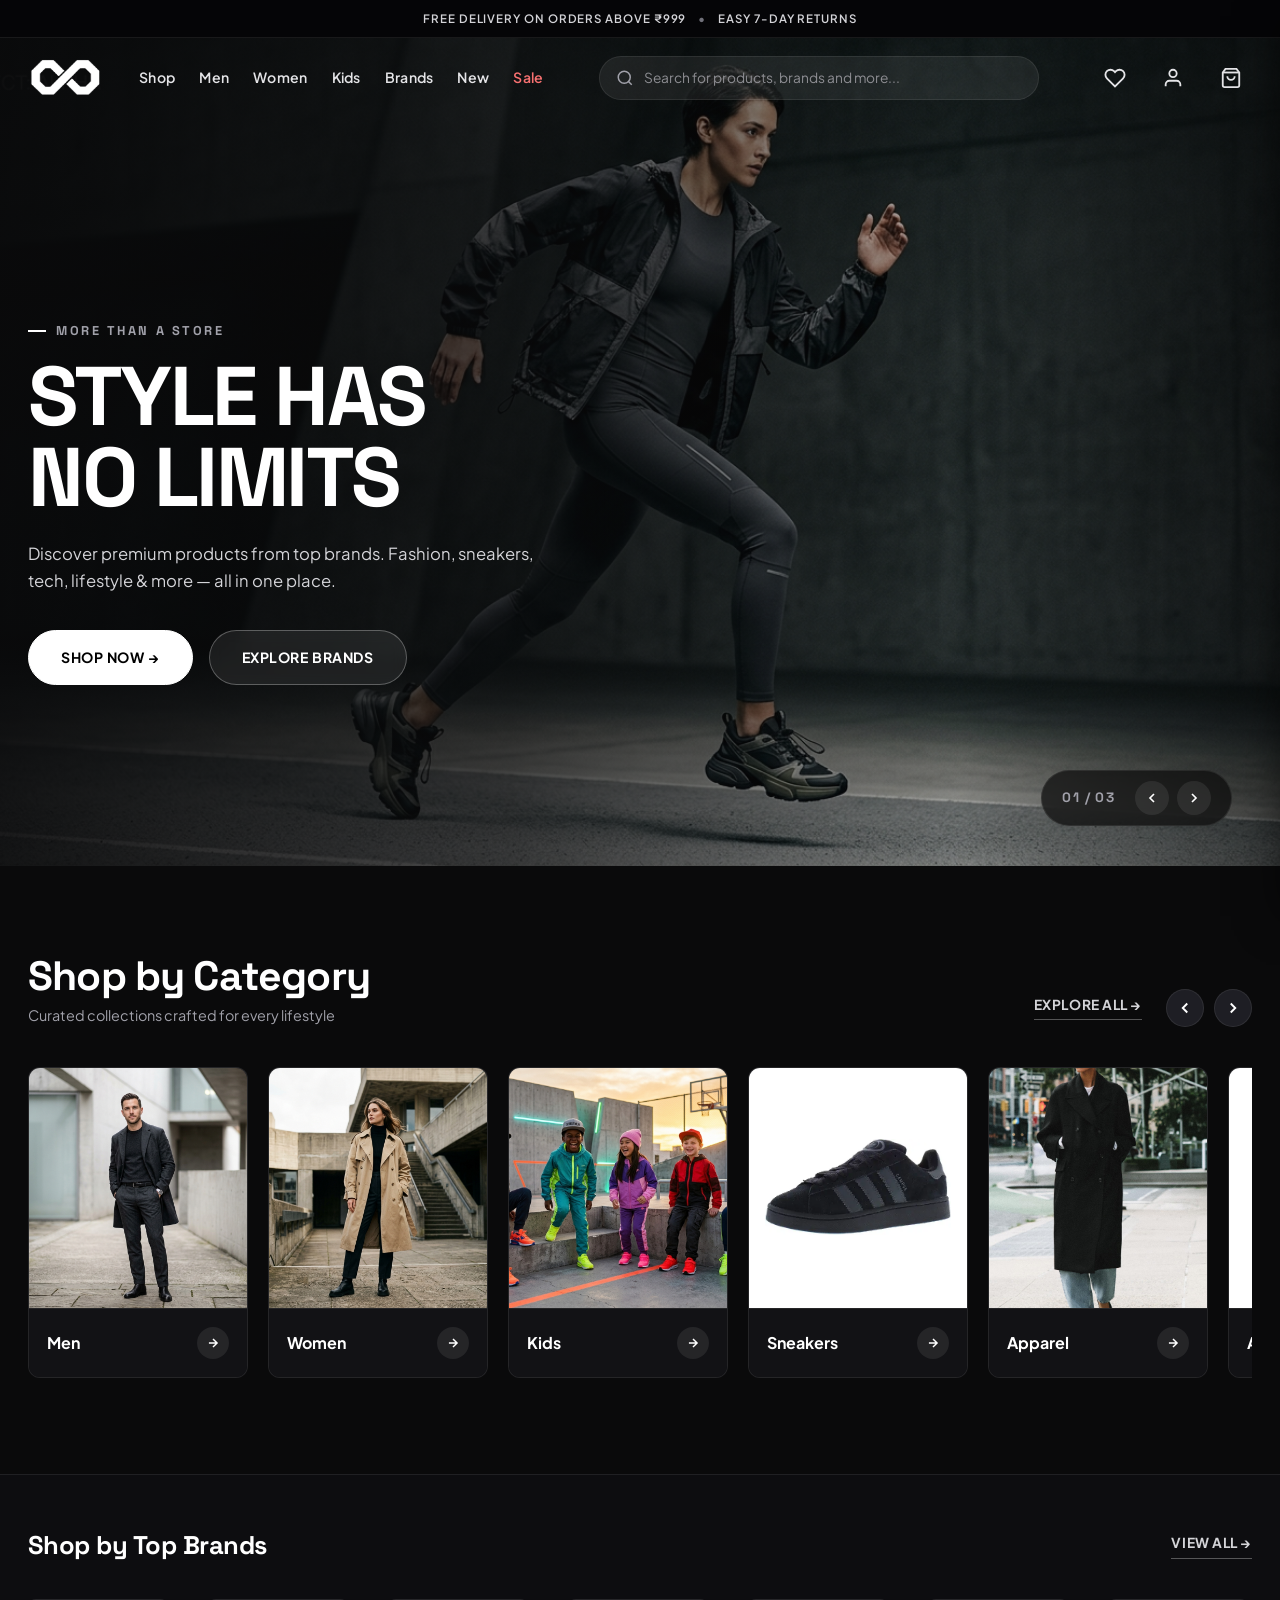
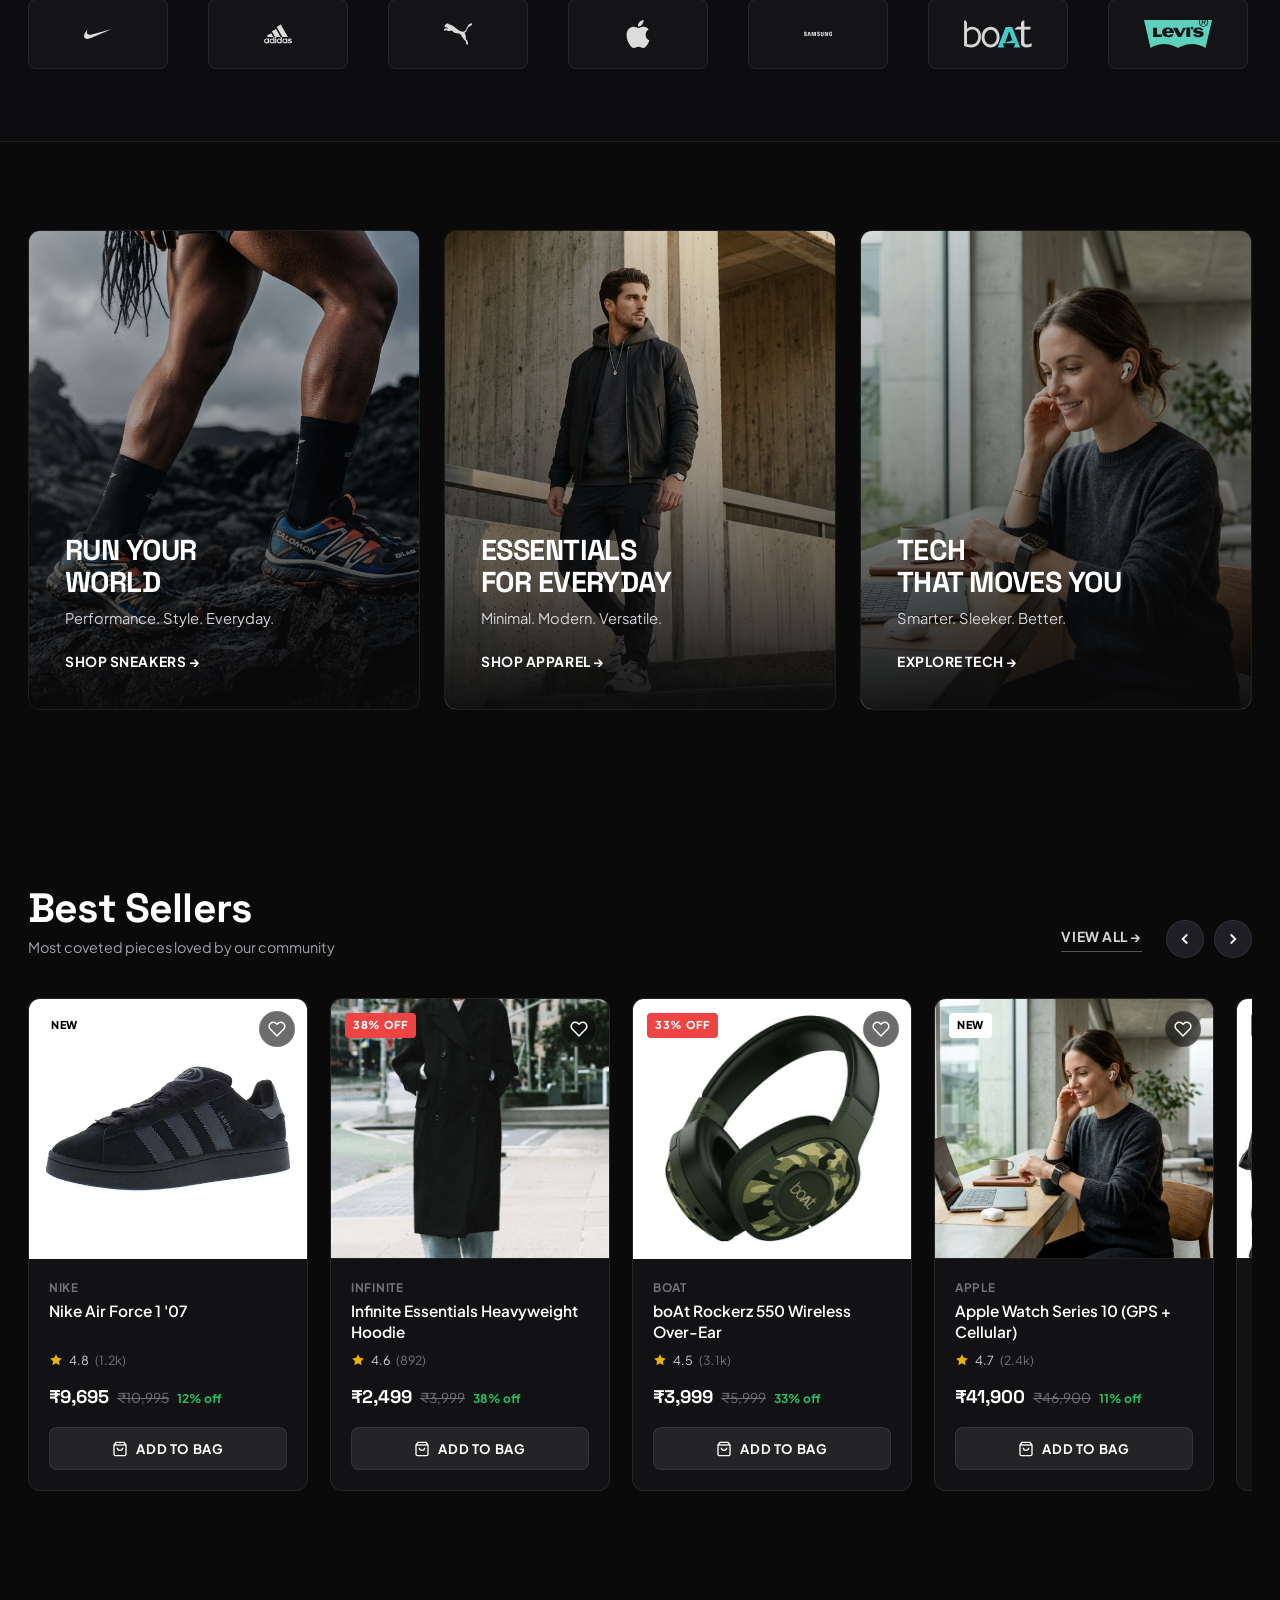
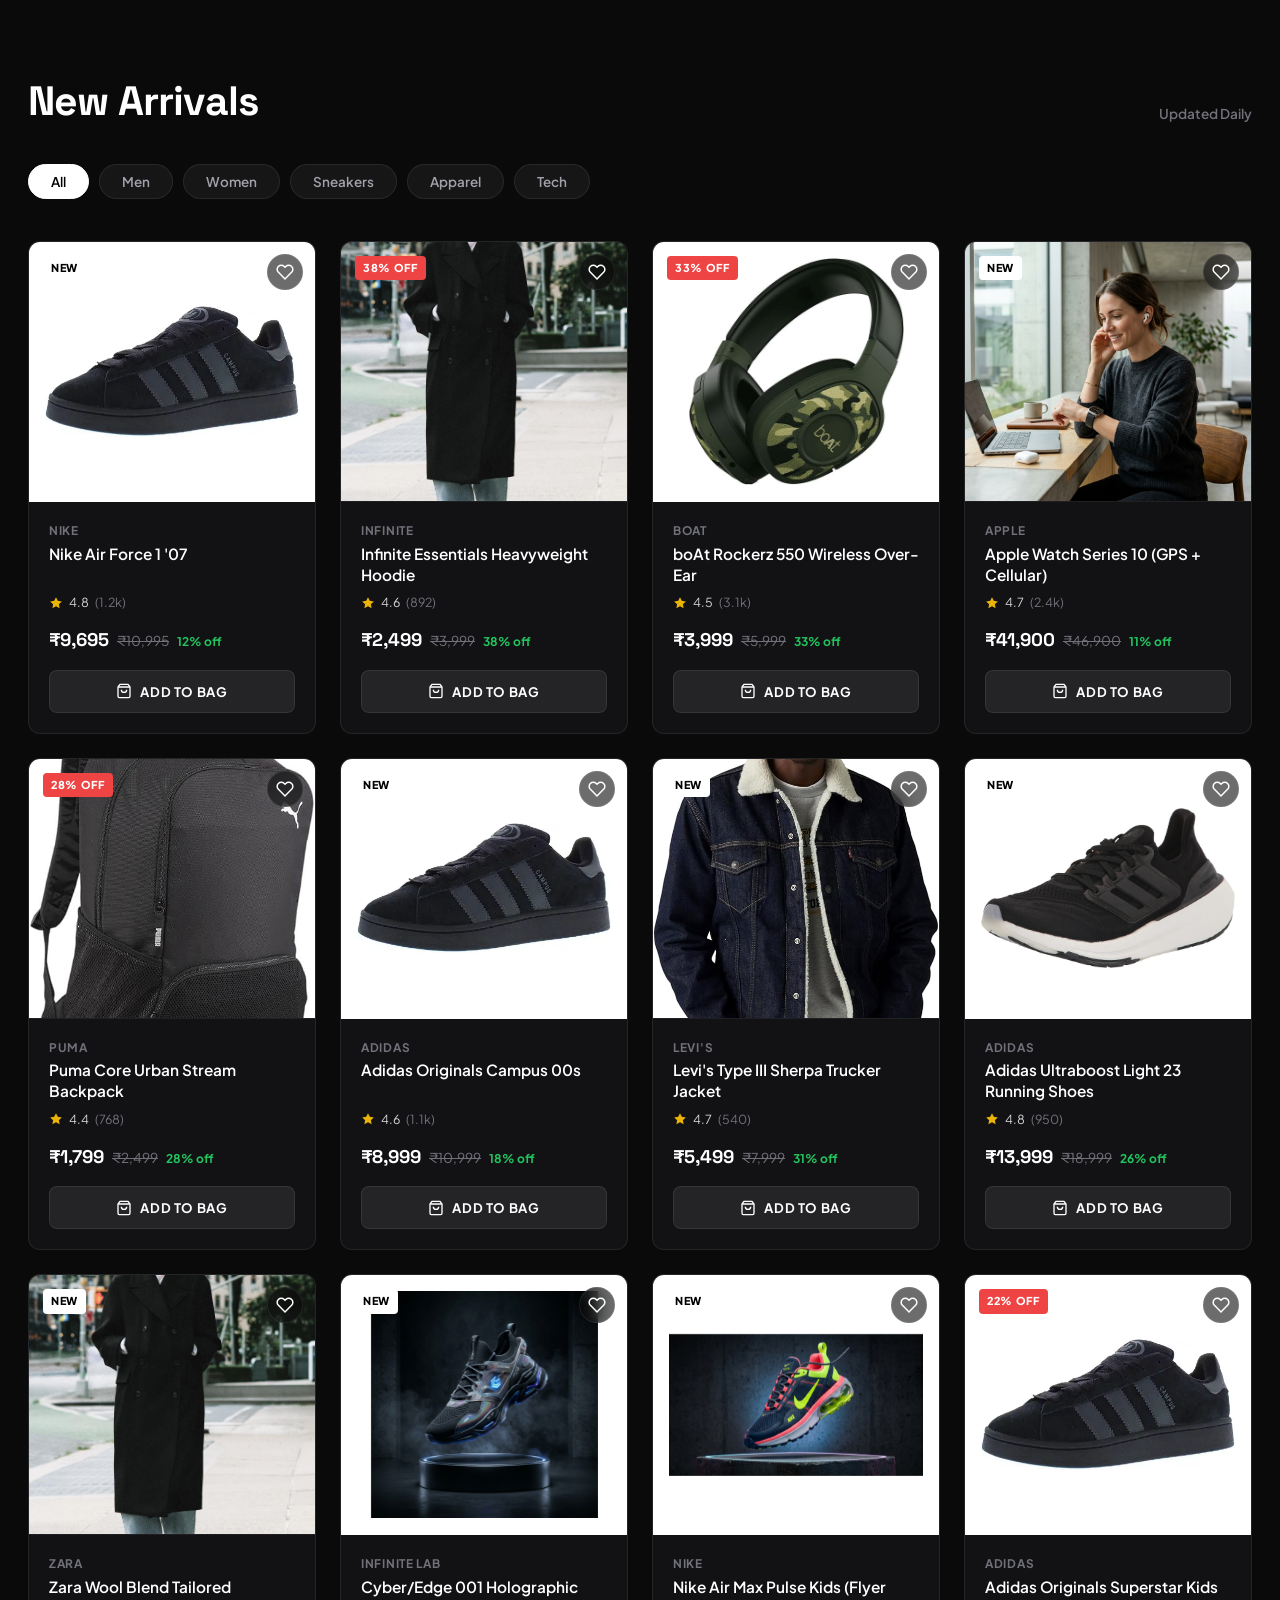
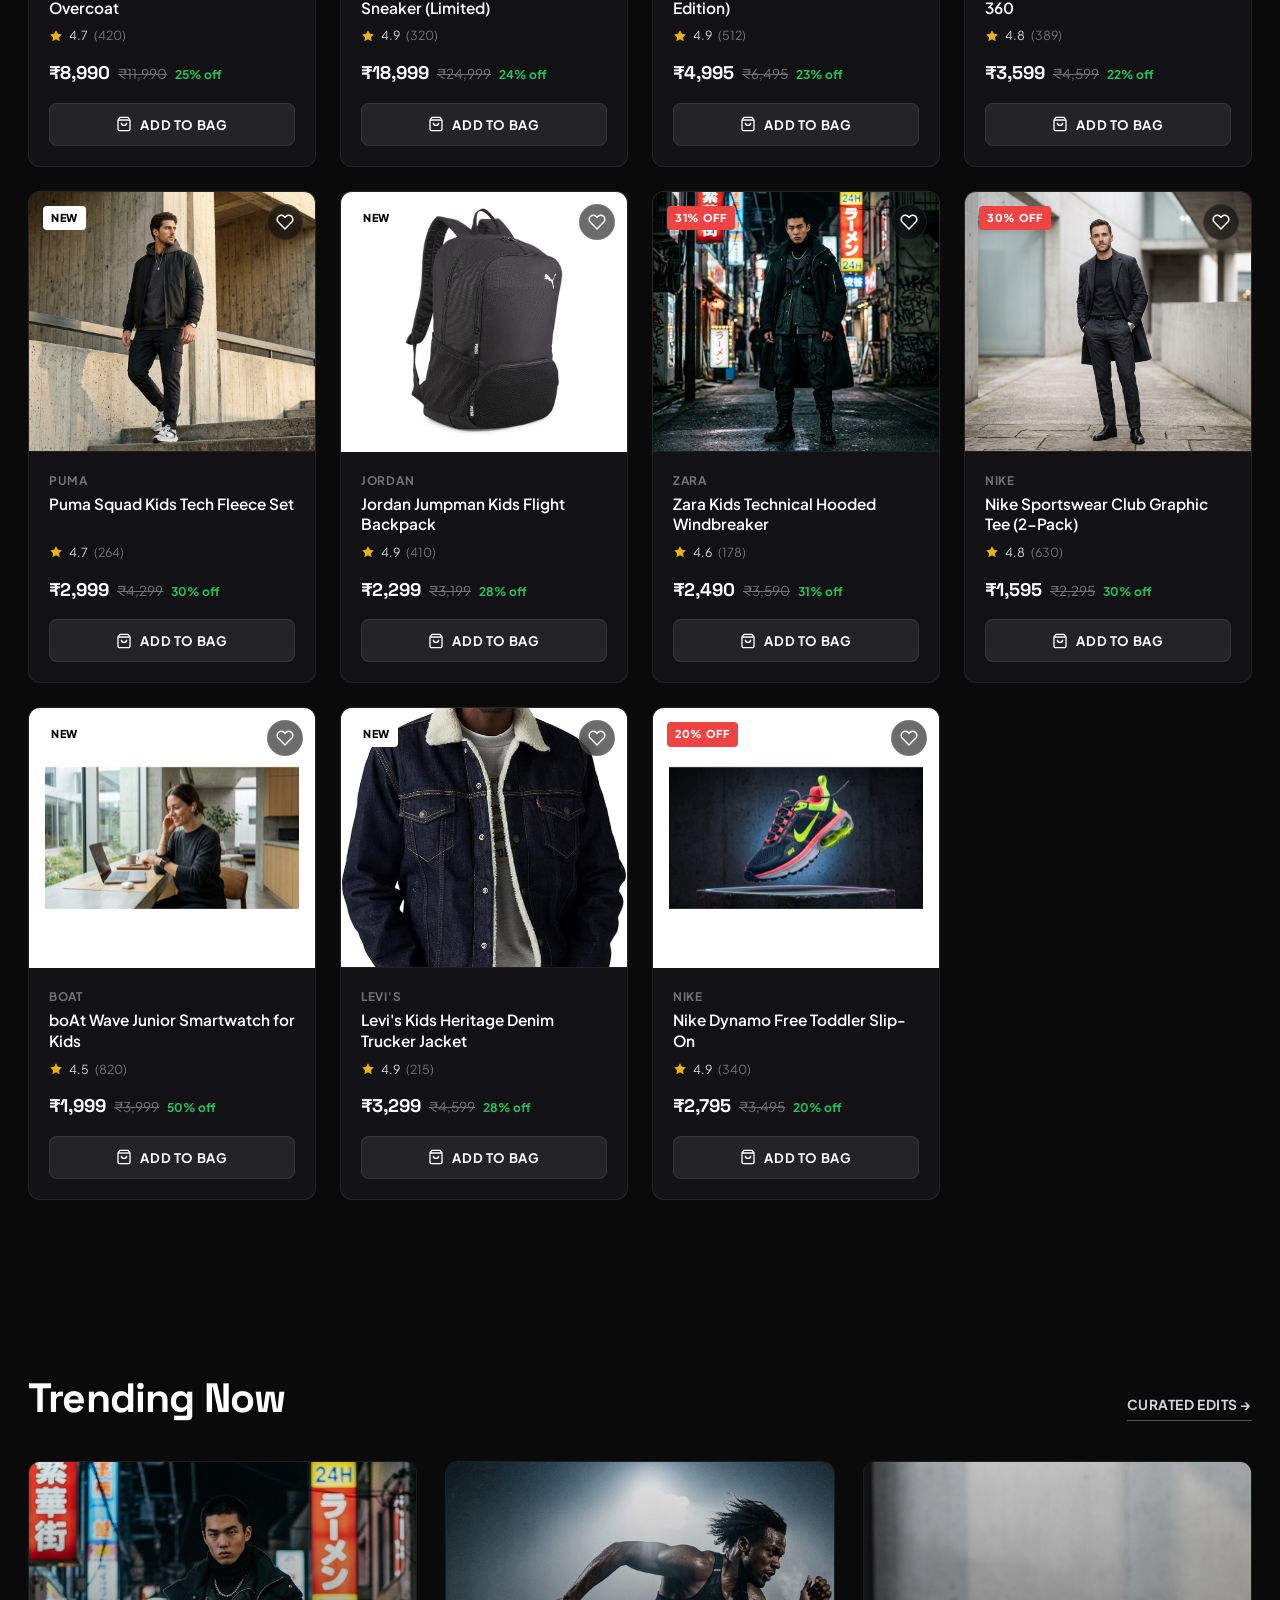
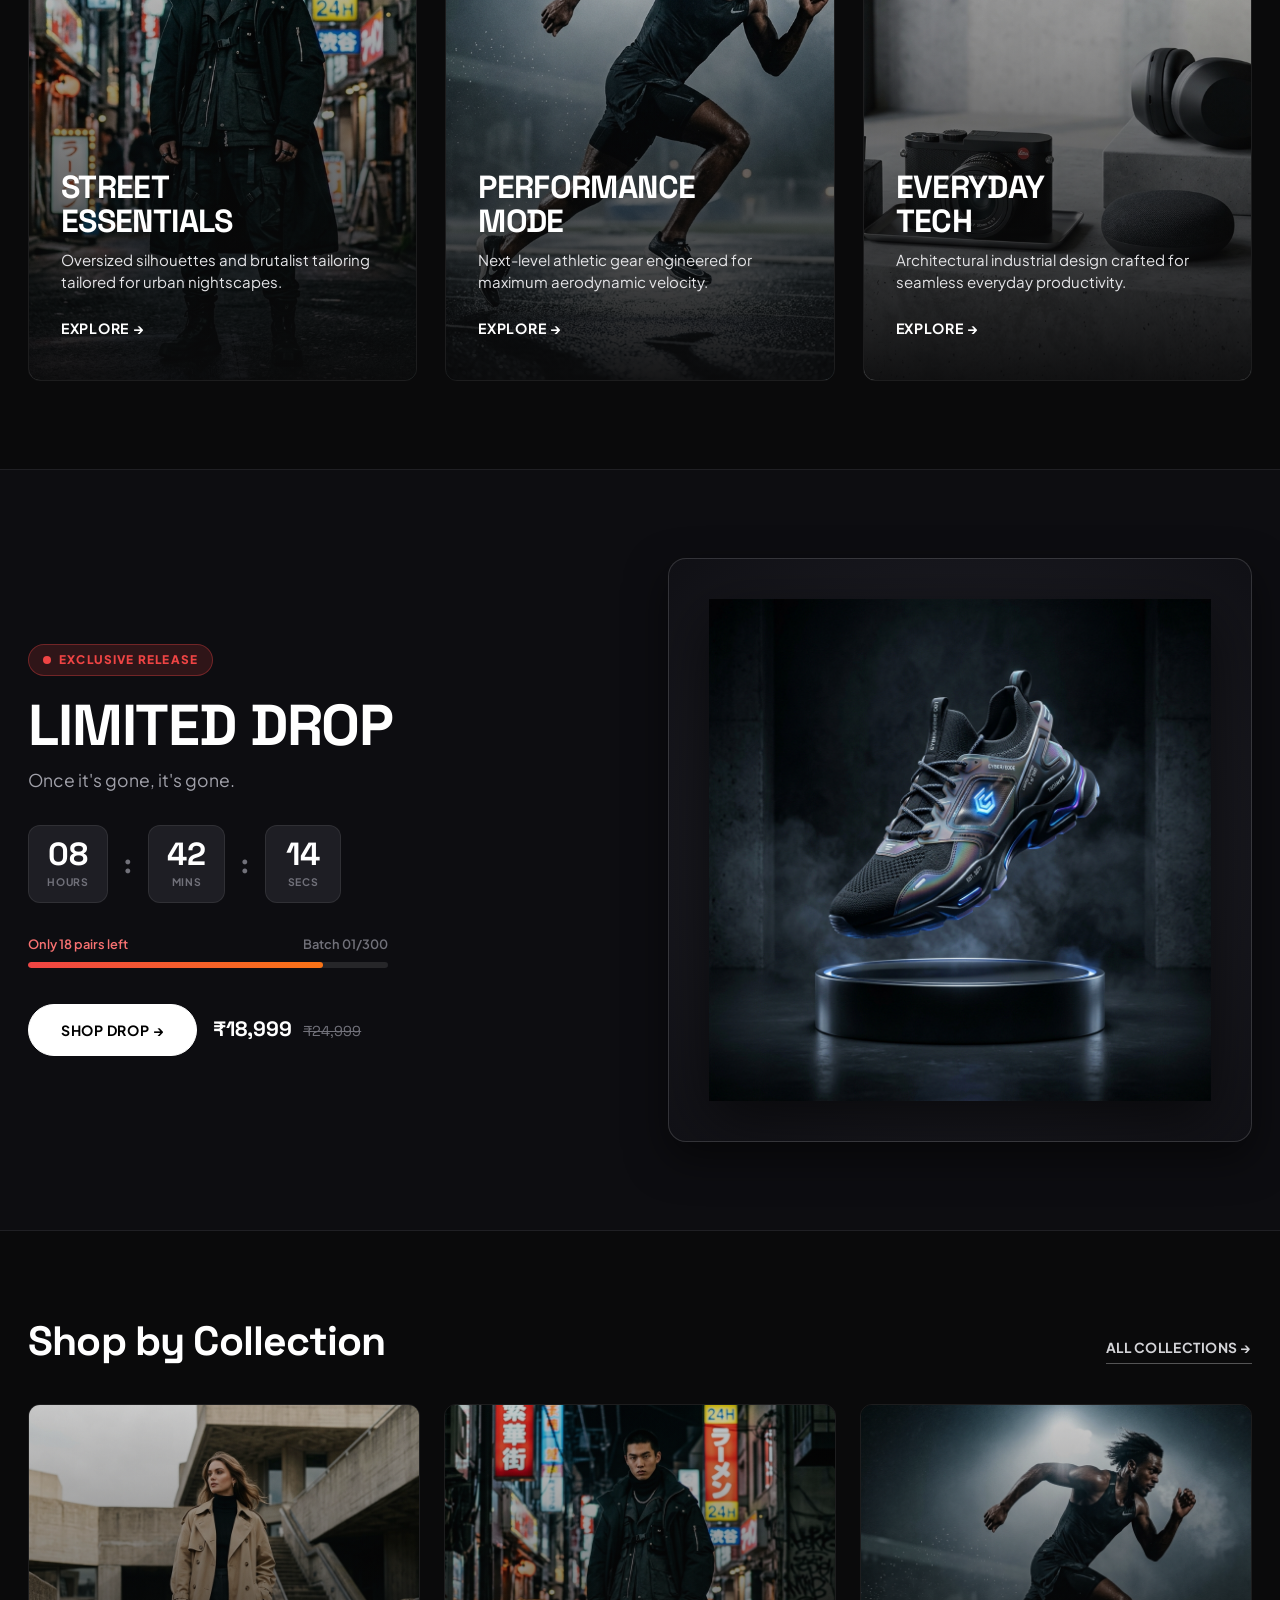
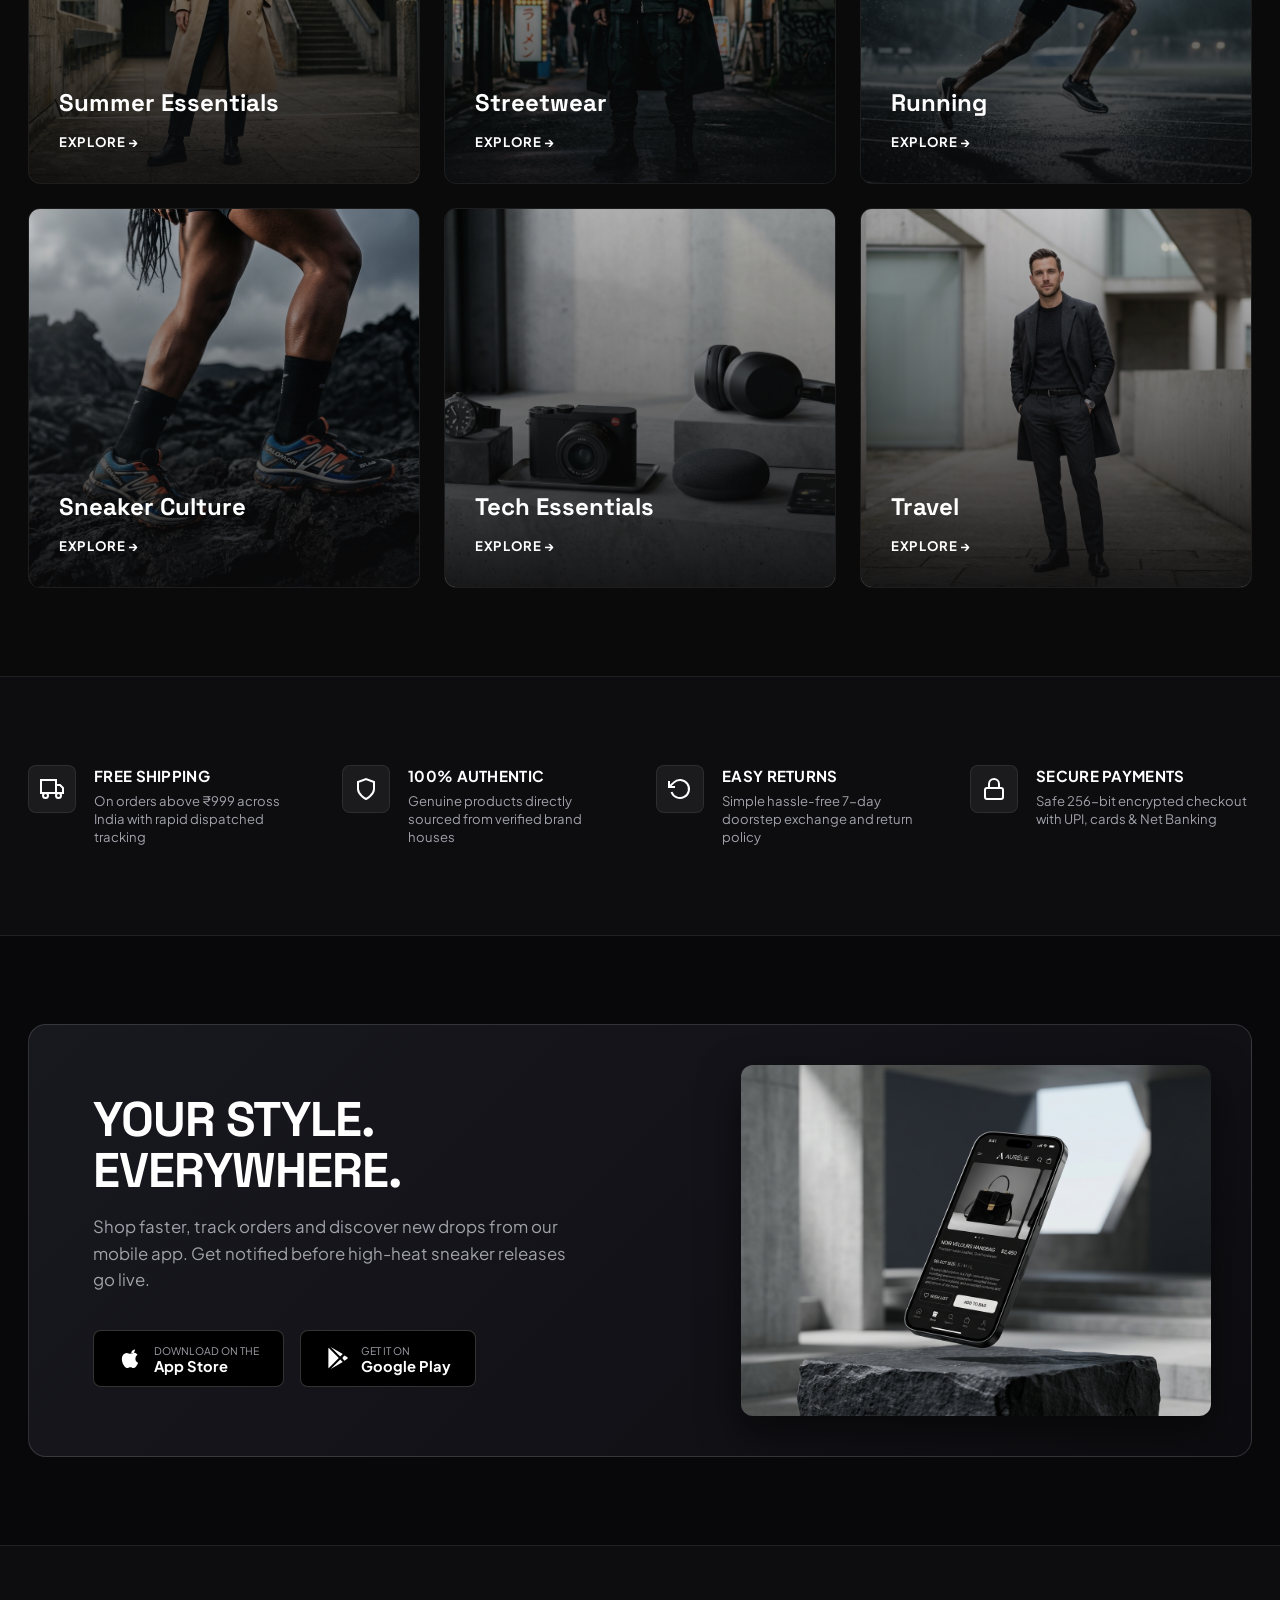
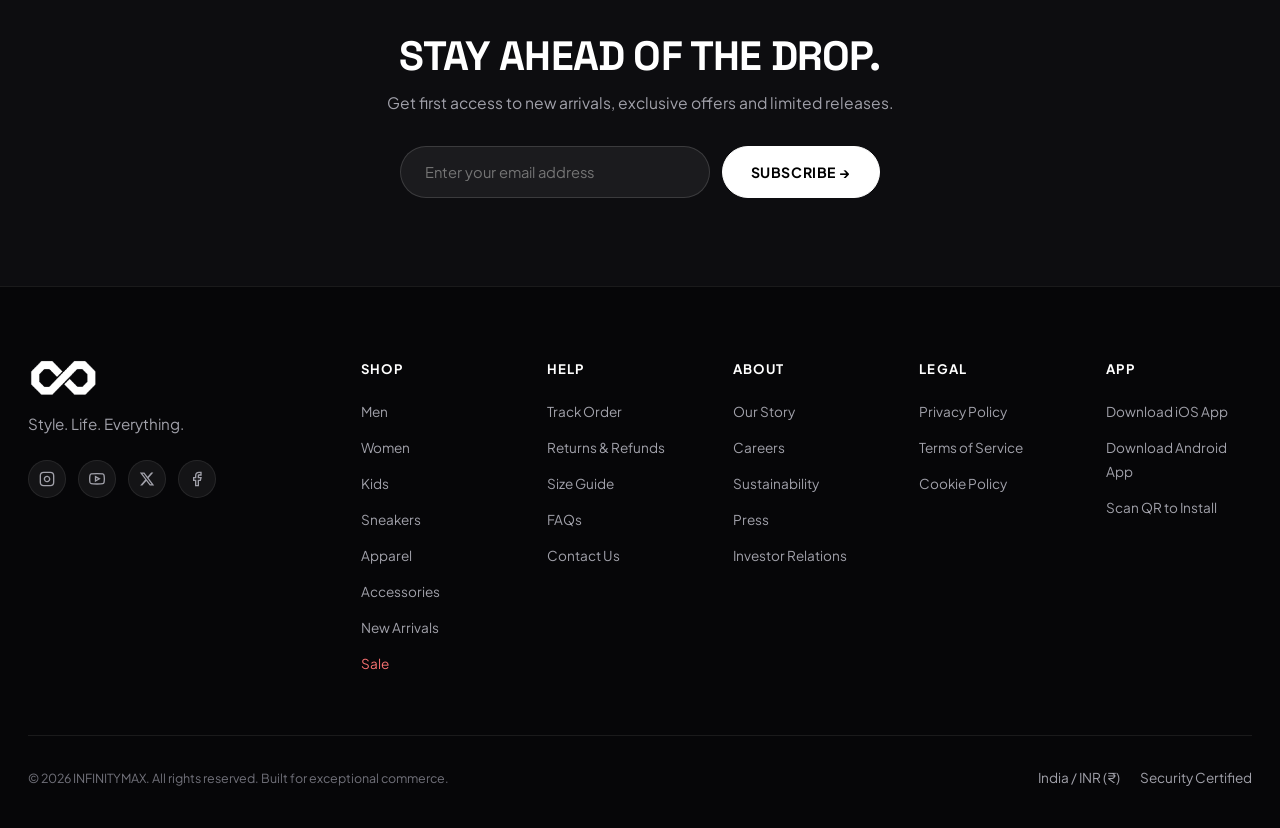
==== commit 57c48a3d: "Create dedicated INFINITY KIDS experience page with custom youth athletic theme" ====
--- a/index.html
+++ b/index.html
@@ -44,7 +44,7 @@
           <a href="#categories" class="nav-link">Shop</a>
           <a href="#newarrivals" class="nav-link">Men</a>
           <a href="#newarrivals" class="nav-link">Women</a>
-          <a href="#categories" class="nav-link">Kids</a>
+          <a href="kids.html" class="nav-link">Kids</a>
           <a href="#brands" class="nav-link">Brands</a>
           <a href="#newarrivals" class="nav-link">New</a>
           <a href="#limiteddrop" class="nav-link sale-link">Sale</a>
@@ -156,7 +156,7 @@
       <a href="#categories" class="mobile-nav-link">Shop <span>→</span></a>
       <a href="#newarrivals" class="mobile-nav-link">Men <span>→</span></a>
       <a href="#newarrivals" class="mobile-nav-link">Women <span>→</span></a>
-      <a href="#categories" class="mobile-nav-link">Kids <span>→</span></a>
+      <a href="kids.html" class="mobile-nav-link">Kids <span>→</span></a>
       <a href="#brands" class="mobile-nav-link">Brands <span>→</span></a>
       <a href="#newarrivals" class="mobile-nav-link">New Arrivals <span>→</span></a>
       <a href="#limiteddrop" class="mobile-nav-link" style="color: #f87171;">Sale <span>→</span></a>
